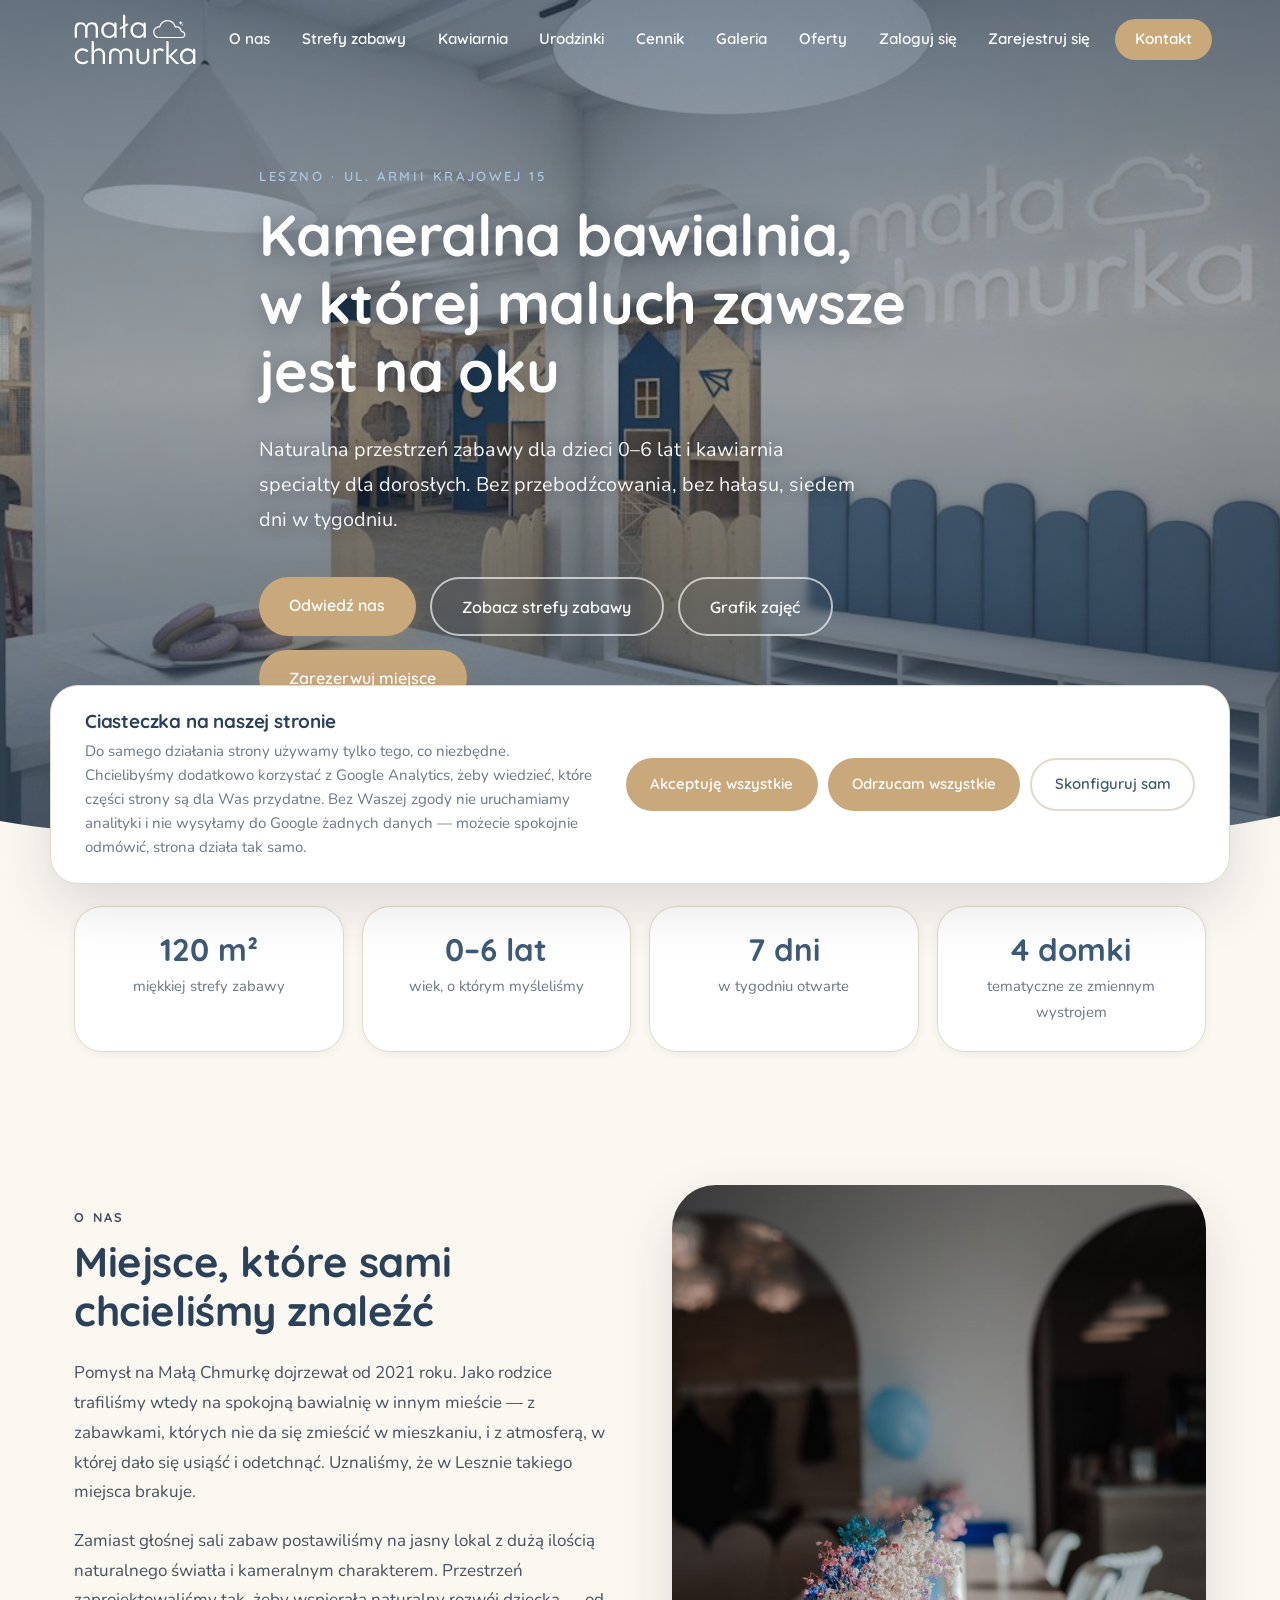
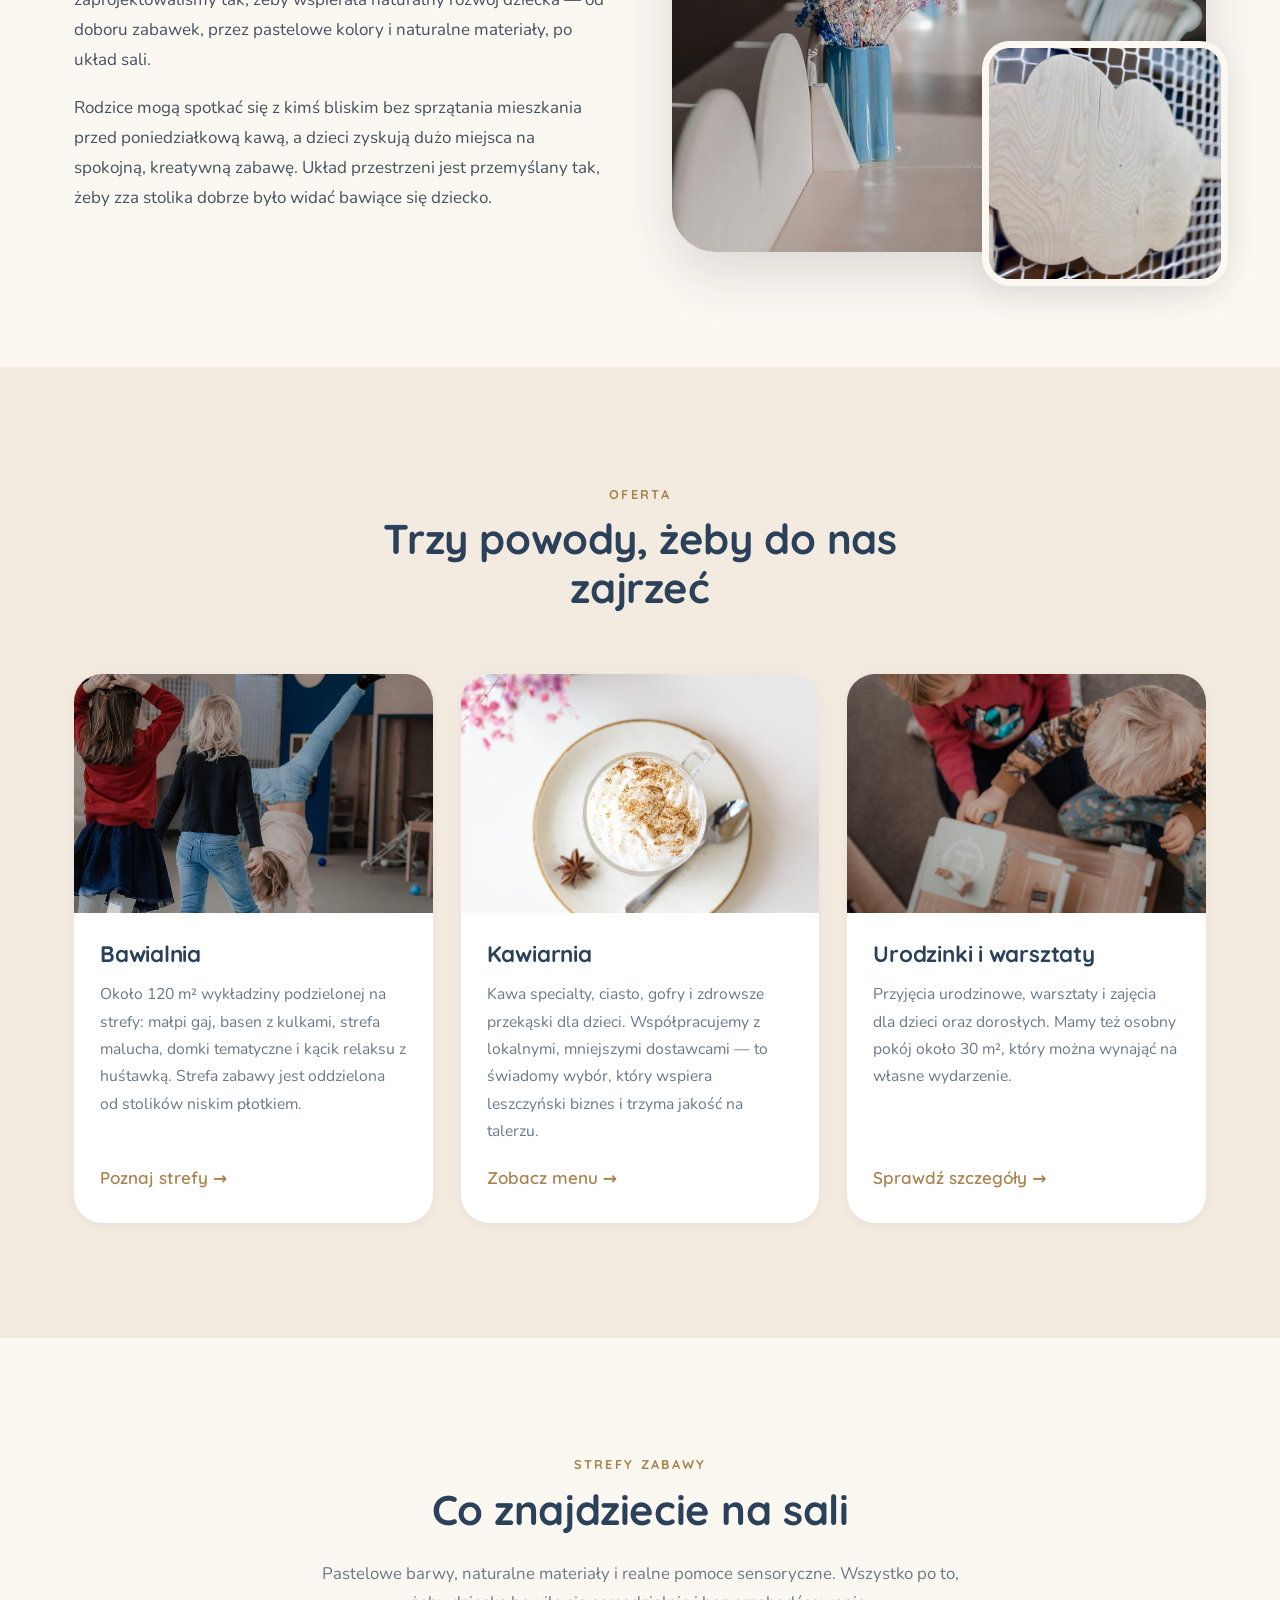
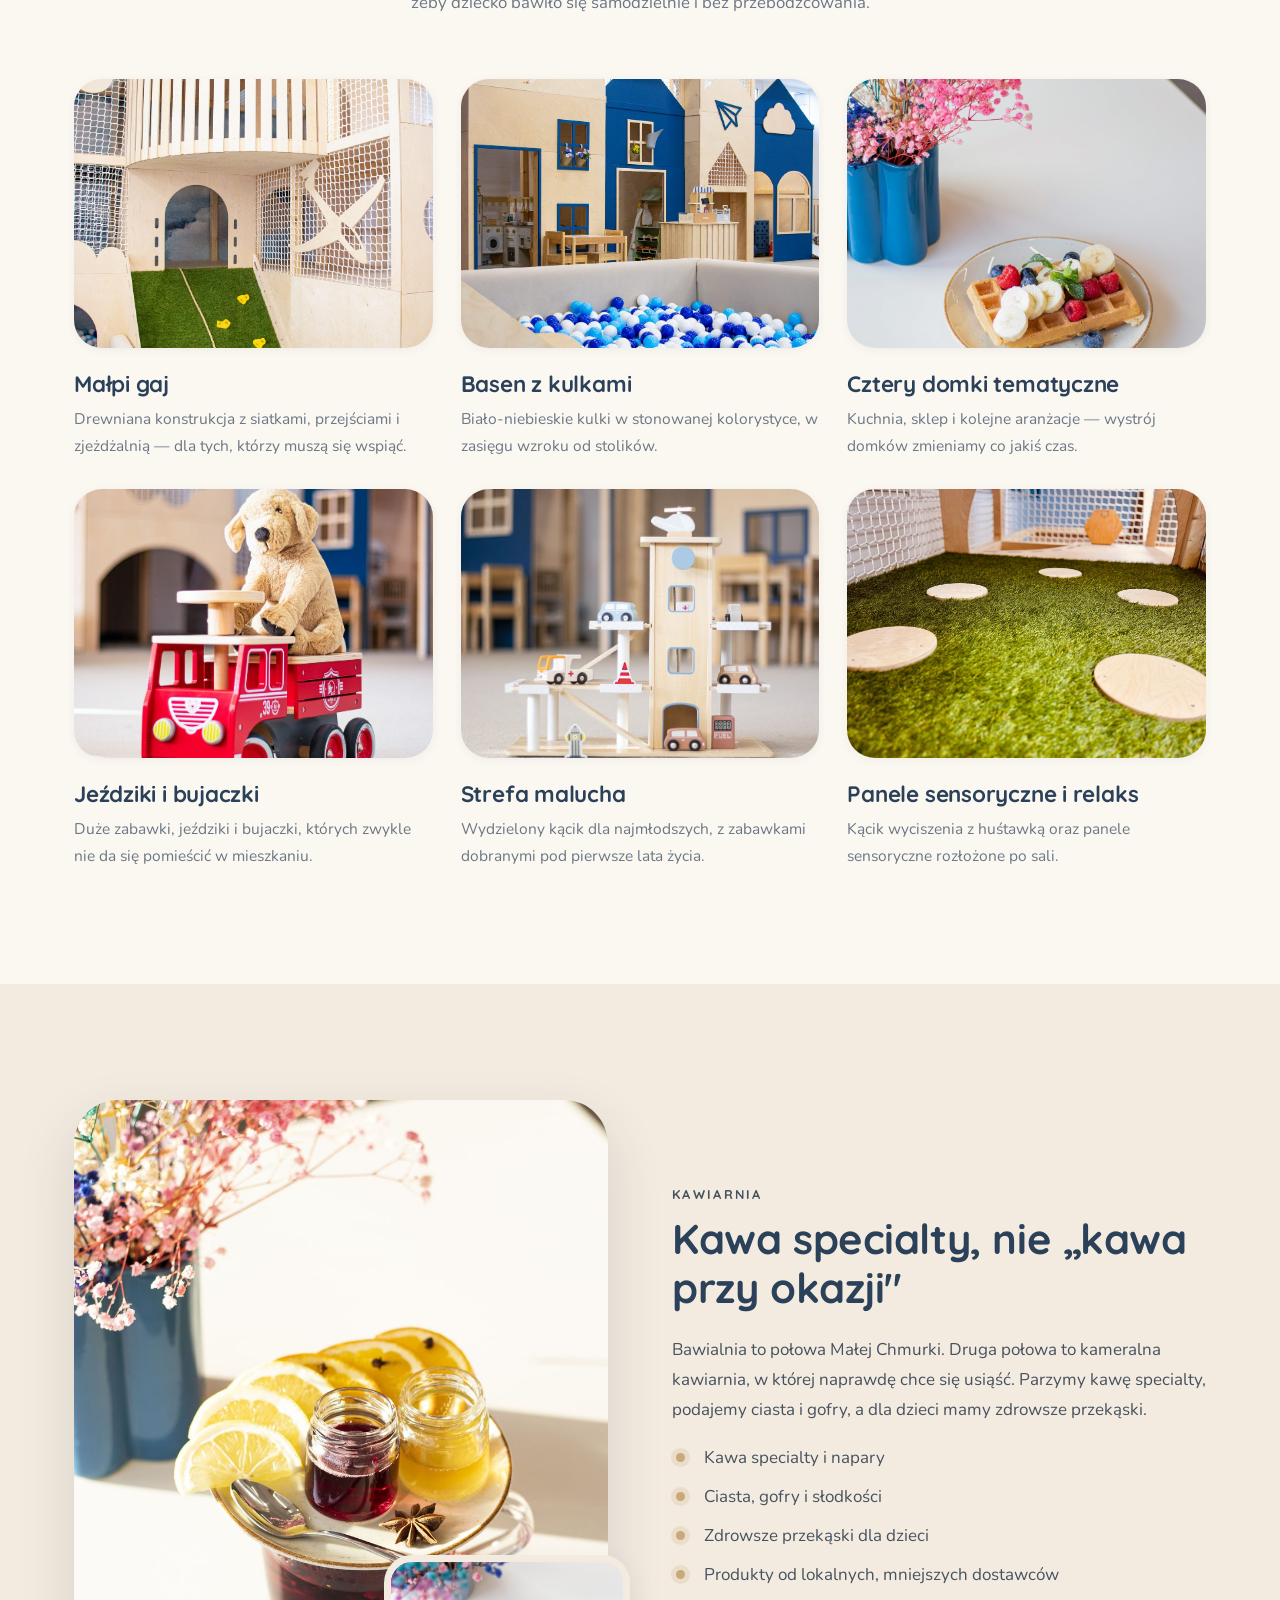
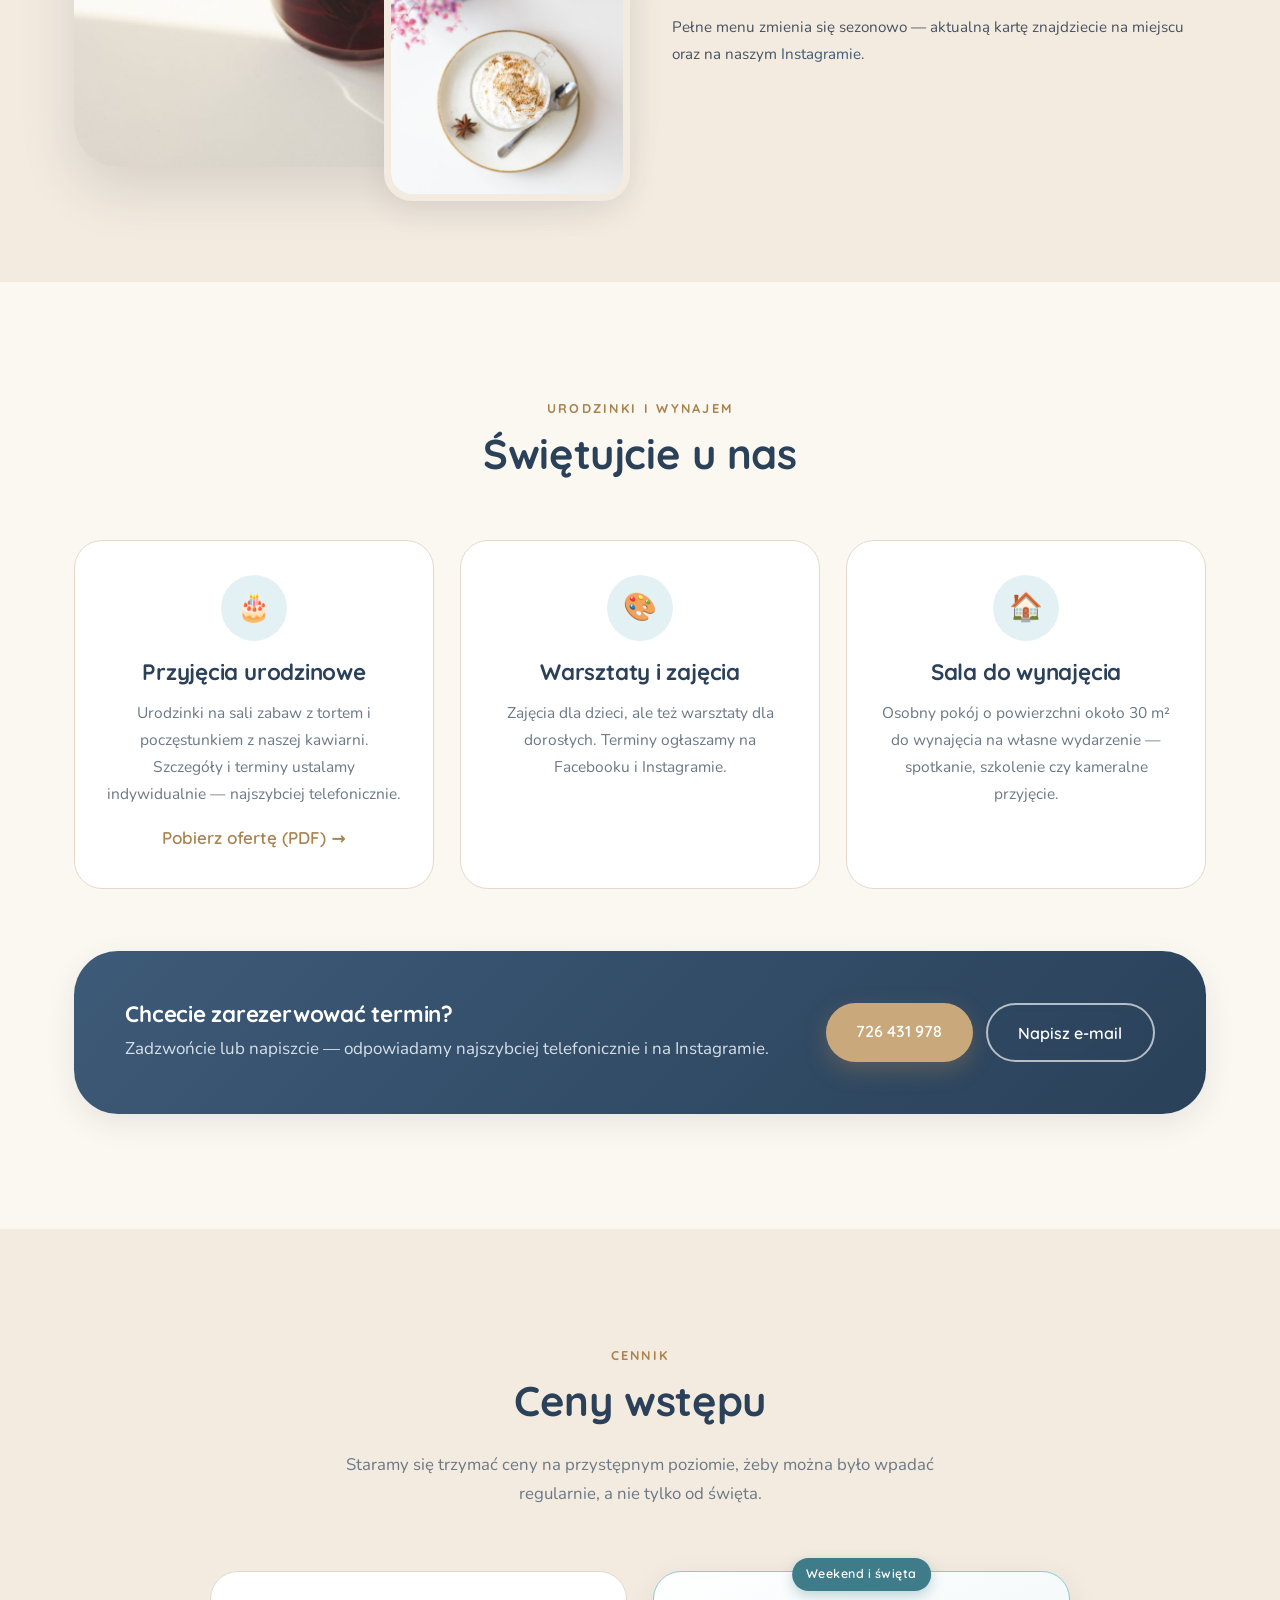
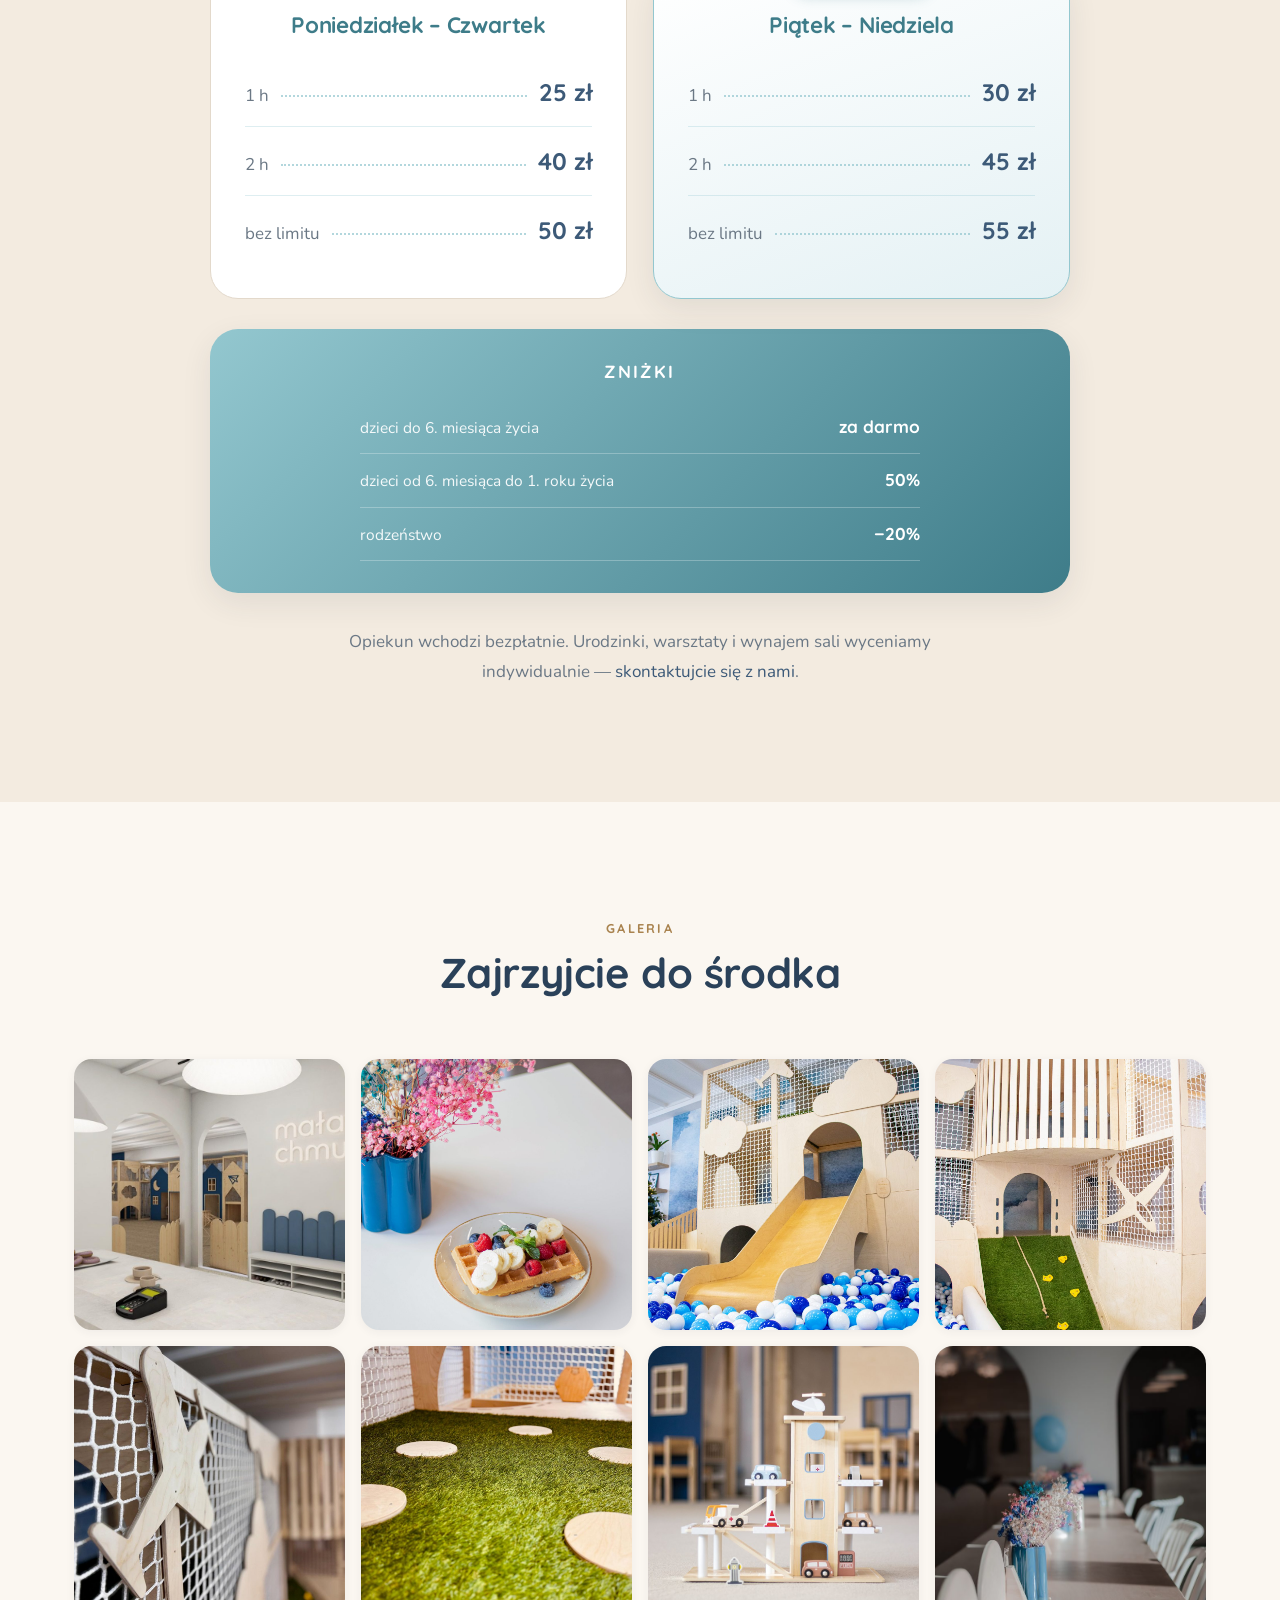
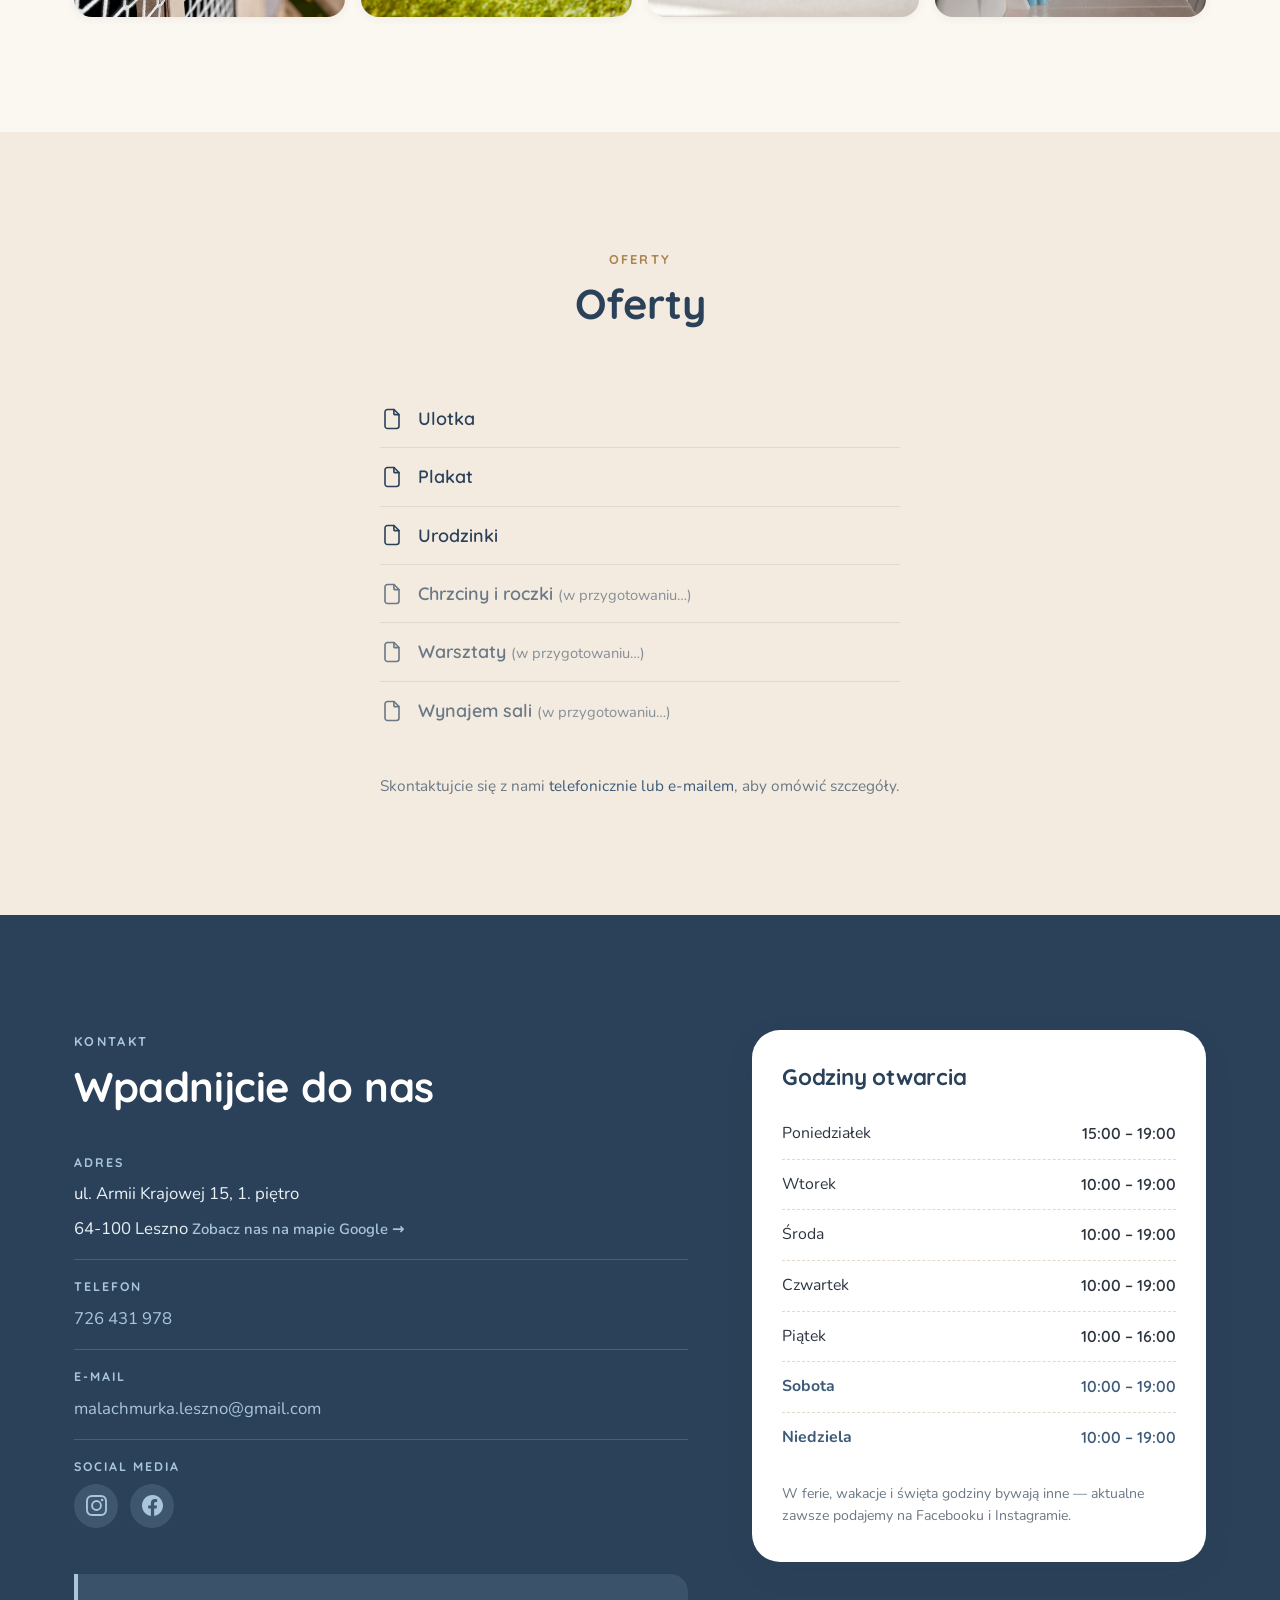
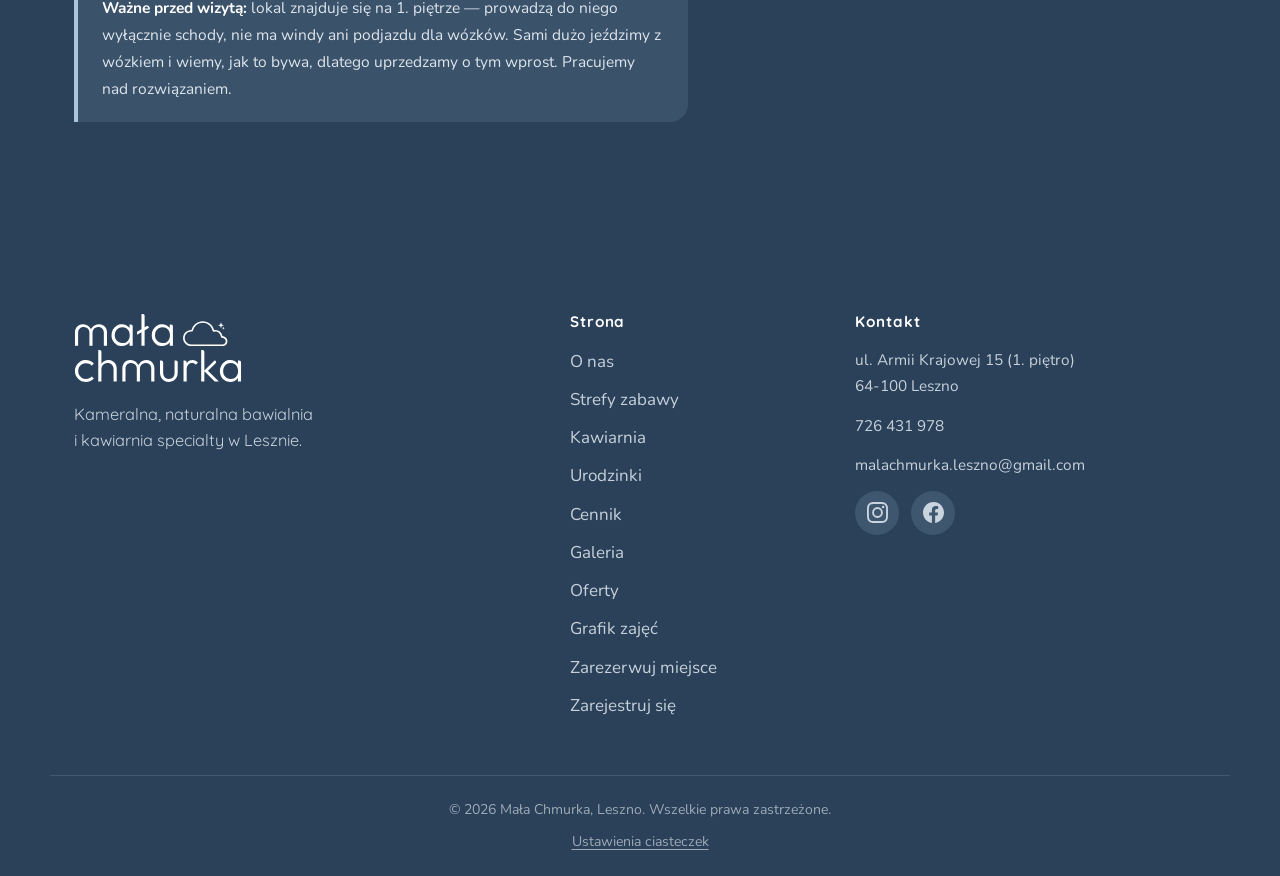
==== index.html @ 6597dcdb "Nowe wejscie: formularz od razu, skrot Ctrl+D, mniej tekstu Kliknięcie "Nowe wejście" w menu stawia " ====
<!DOCTYPE html>
<html lang="pl">
<head>
<meta charset="utf-8">
<meta name="viewport" content="width=device-width, initial-scale=1">
<title>Mała Chmurka — kameralna bawialnia i kawiarnia w Lesznie</title>
<meta name="description" content="Mała Chmurka w Lesznie — kameralna, naturalna bawialnia dla dzieci 0–6 lat połączona z kawiarnią specialty. 120 m² stref zabawy, urodzinki, warsztaty i sala do wynajęcia. ul. Armii Krajowej 15.">
<meta name="theme-color" content="#3D5A78">

<link rel="canonical" href="https://malachmurkaleszno.pl/">
<meta name="robots" content="index, follow, max-image-preview:large, max-snippet:-1, max-video-preview:-1">
<meta name="author" content="Mała Chmurka">
<link rel="alternate" hreflang="pl-PL" href="https://malachmurkaleszno.pl/">
<link rel="alternate" hreflang="x-default" href="https://malachmurkaleszno.pl/">

<!-- og:image musi mieć pełny adres z domeną — przy ścieżce względnej
     Facebook i Messenger nie pokazują miniatury przy udostępnianiu. -->
<meta property="og:type" content="business.business">
<meta property="og:site_name" content="Mała Chmurka Leszno">
<meta property="og:locale" content="pl_PL">
<meta property="og:url" content="https://malachmurkaleszno.pl/">
<meta property="og:title" content="Mała Chmurka — kameralna bawialnia i kawiarnia w Lesznie">
<meta property="og:description" content="Naturalna bawialnia dla dzieci 0–6 lat i kawiarnia specialty w Lesznie. 120 m² stref zabawy, urodzinki, warsztaty. ul. Armii Krajowej 15.">
<meta property="og:image" content="https://malachmurkaleszno.pl/img/wnetrze-bar.jpg">
<meta property="og:image:secure_url" content="https://malachmurkaleszno.pl/img/wnetrze-bar.jpg">
<meta property="og:image:alt" content="Bar kawiarni i logo Mała Chmurka na ścianie">
<meta property="business:contact_data:street_address" content="ul. Armii Krajowej 15">
<meta property="business:contact_data:locality" content="Leszno">
<meta property="business:contact_data:postal_code" content="64-100">
<meta property="business:contact_data:country_name" content="Polska">
<meta property="business:contact_data:phone_number" content="+48726431978">

<meta name="twitter:card" content="summary_large_image">
<meta name="twitter:title" content="Mała Chmurka — kameralna bawialnia i kawiarnia w Lesznie">
<meta name="twitter:description" content="Naturalna bawialnia dla dzieci 0–6 lat i kawiarnia specialty w Lesznie. ul. Armii Krajowej 15.">
<meta name="twitter:image" content="https://malachmurkaleszno.pl/img/wnetrze-bar.jpg">

<!-- ============================================================
     Dane strukturalne — profil firmy lokalnej. Dzięki temu blokowi
     Google może pokazać w wynikach godziny otwarcia, adres, telefon
     i ceny. Po każdej zmianie godzin lub cennika na stronie trzeba
     poprawić je także tutaj — inaczej Google pokaże nieaktualne.
     Sprawdzenie: https://validator.schema.org/
     ============================================================ -->
<script type="application/ld+json">
{
  "@context": "https://schema.org",
  "@graph": [
    {
      "@type": ["EntertainmentBusiness", "CafeOrCoffeeShop"],
      "@id": "https://malachmurkaleszno.pl/#firma",
      "name": "Mała Chmurka — naturalna bawialnia i kawiarnia",
      "alternateName": "Mała Chmurka Leszno",
      "description": "Kameralna, naturalna bawialnia dla dzieci w wieku 0–6 lat połączona z kawiarnią specialty. 120 m² stref zabawy, urodzinki, warsztaty i sala do wynajęcia w centrum Leszna.",
      "url": "https://malachmurkaleszno.pl/",
      "telephone": "+48726431978",
      "email": "malachmurka.leszno@gmail.com",
      "priceRange": "25–55 zł",
      "currenciesAccepted": "PLN",
      "publicAccess": true,
      "isAccessibleForFree": false,
      "smokingAllowed": false,
      "slogan": "Kameralna bawialnia, w której maluch zawsze jest na oku",
      "image": [
        "https://malachmurkaleszno.pl/img/wnetrze-bar.jpg",
        "https://malachmurkaleszno.pl/img/malpi-gaj.jpg",
        "https://malachmurkaleszno.pl/img/domki.jpg",
        "https://malachmurkaleszno.pl/img/kawa.jpg"
      ],
      "logo": "https://malachmurkaleszno.pl/img/logo-full.svg",
      "address": {
        "@type": "PostalAddress",
        "streetAddress": "ul. Armii Krajowej 15, 1. piętro",
        "addressLocality": "Leszno",
        "postalCode": "64-100",
        "addressRegion": "wielkopolskie",
        "addressCountry": "PL"
      },
      "hasMap": "https://www.google.com/maps/search/?api=1&query=Ma%C5%82a%20Chmurka%20-%20naturalna%20bawialnia%2C%20Armii%20Krajowej%2015%2C%2064-100%20Leszno",
      "areaServed": [
        { "@type": "City", "name": "Leszno" },
        { "@type": "AdministrativeArea", "name": "powiat leszczyński" }
      ],
      "sameAs": [
        "https://www.instagram.com/malachmurka.leszno/",
        "https://www.facebook.com/profile.php?id=61573206205142"
      ],
      "openingHoursSpecification": [
        { "@type": "OpeningHoursSpecification", "dayOfWeek": "Monday",    "opens": "15:00", "closes": "19:00" },
        { "@type": "OpeningHoursSpecification", "dayOfWeek": ["Tuesday", "Wednesday", "Thursday"], "opens": "10:00", "closes": "19:00" },
        { "@type": "OpeningHoursSpecification", "dayOfWeek": "Friday",    "opens": "10:00", "closes": "16:00" },
        { "@type": "OpeningHoursSpecification", "dayOfWeek": ["Saturday", "Sunday"], "opens": "10:00", "closes": "19:00" }
      ],
      "amenityFeature": [
        { "@type": "LocationFeatureSpecification", "name": "Małpi gaj", "value": true },
        { "@type": "LocationFeatureSpecification", "name": "Basen z kulkami", "value": true },
        { "@type": "LocationFeatureSpecification", "name": "Strefa malucha", "value": true },
        { "@type": "LocationFeatureSpecification", "name": "Domki tematyczne", "value": true },
        { "@type": "LocationFeatureSpecification", "name": "Panele sensoryczne i kącik relaksu", "value": true },
        { "@type": "LocationFeatureSpecification", "name": "Kawiarnia specialty", "value": true },
        { "@type": "LocationFeatureSpecification", "name": "Sala na wyłączność (ok. 30 m²)", "value": true },
        { "@type": "LocationFeatureSpecification", "name": "Winda / podjazd dla wózków", "value": false }
      ],
      "hasOfferCatalog": {
        "@type": "OfferCatalog",
        "name": "Cennik wstępu",
        "itemListElement": [
          {
            "@type": "Offer",
            "name": "Wstęp 1 h (poniedziałek–czwartek)",
            "price": "25",
            "priceCurrency": "PLN",
            "availability": "https://schema.org/InStock"
          },
          {
            "@type": "Offer",
            "name": "Wstęp 2 h (poniedziałek–czwartek)",
            "price": "40",
            "priceCurrency": "PLN",
            "availability": "https://schema.org/InStock"
          },
          {
            "@type": "Offer",
            "name": "Wstęp bez limitu (poniedziałek–czwartek)",
            "price": "50",
            "priceCurrency": "PLN",
            "availability": "https://schema.org/InStock"
          },
          {
            "@type": "Offer",
            "name": "Wstęp 1 h (piątek–niedziela i święta)",
            "price": "30",
            "priceCurrency": "PLN",
            "availability": "https://schema.org/InStock"
          },
          {
            "@type": "Offer",
            "name": "Wstęp 2 h (piątek–niedziela i święta)",
            "price": "45",
            "priceCurrency": "PLN",
            "availability": "https://schema.org/InStock"
          },
          {
            "@type": "Offer",
            "name": "Wstęp bez limitu (piątek–niedziela i święta)",
            "price": "55",
            "priceCurrency": "PLN",
            "availability": "https://schema.org/InStock"
          },
          {
            "@type": "Offer",
            "name": "Przyjęcie urodzinowe",
            "description": "Urodzinki na sali zabaw z tortem i poczęstunkiem z kawiarni. Wycena indywidualna.",
            "priceCurrency": "PLN",
            "availability": "https://schema.org/InStock"
          },
          {
            "@type": "Offer",
            "name": "Wynajem sali (ok. 30 m²)",
            "description": "Osobny pokój do wynajęcia na spotkanie, szkolenie lub kameralne przyjęcie. Wycena indywidualna.",
            "priceCurrency": "PLN",
            "availability": "https://schema.org/InStock"
          }
        ]
      }
    },
    {
      "@type": "WebSite",
      "@id": "https://malachmurkaleszno.pl/#strona",
      "url": "https://malachmurkaleszno.pl/",
      "name": "Mała Chmurka Leszno",
      "inLanguage": "pl-PL",
      "publisher": { "@id": "https://malachmurkaleszno.pl/#firma" }
    },
    {
      "@type": "WebPage",
      "@id": "https://malachmurkaleszno.pl/#glowna",
      "url": "https://malachmurkaleszno.pl/",
      "name": "Mała Chmurka — kameralna bawialnia i kawiarnia w Lesznie",
      "description": "Naturalna bawialnia dla dzieci 0–6 lat i kawiarnia specialty w Lesznie. 120 m² stref zabawy, urodzinki, warsztaty i sala do wynajęcia.",
      "isPartOf": { "@id": "https://malachmurkaleszno.pl/#strona" },
      "about": { "@id": "https://malachmurkaleszno.pl/#firma" },
      "inLanguage": "pl-PL"
    }
  ]
}
</script>


     
<!-- Do dopisania w bloku "firma" powyżej, zaraz po "address" — dokładne
     współrzędne wejścia do lokalu (Mapy Google → prawy klik → dwie liczby):
       "geo": { "@type": "GeoCoordinates", "latitude": ..., "longitude": ... },
     Celowo puste: zmyślone współrzędne szkodzą bardziej niż ich brak. -->

<link rel="icon" href="img/favicon.svg" type="image/svg+xml">
<link rel="preconnect" href="https://fonts.googleapis.com">
<link rel="preconnect" href="https://fonts.gstatic.com" crossorigin>
<!-- Stamtąd idzie SDK Firebase (stan logowania, licznik dzieci). Uprzedzenie
     przeglądarki skraca oczekiwanie o cały handshake — menu obsługi i licznik
     dostają prawdziwą odpowiedź zauważalnie szybciej. -->
<link rel="preconnect" href="https://www.gstatic.com" crossorigin>
<link href="https://fonts.googleapis.com/css2?family=Quicksand:wght@400;500;600;700&family=Nunito:ital,wght@0,400;0,600;0,700;1,400&display=swap" rel="stylesheet">
<!-- ?v= przy każdym pliku: gdy zmieniamy stronę, przeglądarka pobiera
     arkusz i skrypty na nowo. Bez tego można trafić na stary CSS
     doklejony do nowego HTML-a i rozjechany układ. Podbijamy numer
     przy każdej zmianie w css/ lub js/. -->
<link rel="stylesheet" href="css/style.css?v=22">

<!-- ============================================================
     Zgody — Google Consent Mode v2
     Musi stać przed jakimkolwiek skryptem Google. Domyślnie
     odmawiamy wszystkiego poza tym, co niezbędne do działania
     strony. Samo gtag.js wczytuje js/cookies.js dopiero po
     zgodzie, więc do Google nie idzie wcześniej ani jedno
     zapytanie — także takie bez ciasteczek.
     ============================================================ -->
<script>
  window.dataLayer = window.dataLayer || [];
  function gtag(){ dataLayer.push(arguments); }

  gtag('consent', 'default', {
    ad_storage: 'denied',
    ad_user_data: 'denied',
    ad_personalization: 'denied',
    analytics_storage: 'denied',
    functionality_storage: 'denied',
    personalization_storage: 'denied',
    security_storage: 'granted'
  });
</script>
</head>
<body>

<a class="skip-link" href="#main">Przejdź do treści</a>

<!-- ============ HEADER ============ -->
<header class="site-header" id="top">
  <div class="container header-inner">

    <a class="logo" href="#top" aria-label="Mała Chmurka — strona główna">
      <span class="logo-mark" aria-hidden="true"></span>
    </a>

    <button class="nav-toggle" id="navToggle" aria-expanded="false" aria-controls="navMenu" aria-label="Menu">
      <span></span><span></span><span></span>
    </button>

    <nav class="nav" id="navMenu" aria-label="Menu główne">
      <ul>
        <!-- POZYCJE DLA KLIENTA. Atrybut data-nav-klient znaczy: „to jest menu
             dla odwiedzającego". Obsłudze chowa je updateNavAdmin() — przy
             ladzie liczy się jedno kliknięcie w to, po co się tu sięga,
             a nie przewijanie przez cennik i galerię. -->
        <li data-nav-klient><a href="#o-nas">O nas</a></li>
        <li data-nav-klient><a href="#strefy">Strefy zabawy</a></li>
        <li data-nav-klient><a href="#kawiarnia">Kawiarnia</a></li>
        <li data-nav-klient><a href="#urodzinki">Urodzinki</a></li>
        <li data-nav-klient><a href="#cennik">Cennik</a></li>
        <li data-nav-klient><a href="#galeria">Galeria</a></li>
        <li data-nav-klient><a href="#materialy">Oferty</a></li>

        <!-- POZYCJE KONTA — dwa sloty, każdy w dwóch wersjach.
             Widocznością steruje updateNavAuth() przez atrybut data-nav-auth:
             gość widzi pierwszą pozycję pary, zalogowany drugą.

               slot 1:  Zaloguj się      ->  Historia zamówień
               slot 2:  Zarejestruj się  ->  Wyloguj się

             Oba sloty wyglądają tak samo na telefonie i na komputerze — to
             jedno menu, nie dwa. Dokładnie te same pozycje buduje
             mountChrome() dla podstron, więc menu nigdzie się nie zmienia.

             „Wyloguj się" stoi niżej niż reszta slotu 2 — po pozycjach
             obsługi. Dla klienta wychodzi na to samo (przyciski obsługi są
             wtedy schowane), a obsłudze wylogowanie ląduje tam, gdzie ma być:
             na samym dole menu.

             `next=/` sprawia, że po zalogowaniu wracamy prosto na stronę główną,
             a nie zostajemy na ekranie logowania. Bez tego łatwo pomyśleć, że
             menu się nie przełączyło — bo nikt na nie w tym momencie nie patrzy. -->

        <!-- slot 1 -->
        <li data-nav-auth="guest"><a href="/mala-chmurka-zapisy/logowanie.html?next=/">Zaloguj się</a></li>
        <li data-nav-auth="signed" data-nav-klient hidden><a href="/mala-chmurka-zapisy/historia-zamowien.html">Historia zamówień</a></li>

        <!-- slot 2, część dla gościa -->
        <li data-nav-auth="guest"><a href="/mala-chmurka-zapisy/logowanie.html?tab=register&amp;next=/">Zarejestruj się</a></li>

        <!-- POZYCJE DLA OBSŁUGI — trzy przyciski, żeby dało się je znaleźć
             jednym rzutem oka. Odsłania je updateNavAuth() po sprawdzeniu
             uprawnień (updateNavAdmin() w mc-common.js), więc klient nie
             zobaczy ich nigdy. Ta sama trójka i ta sama kolejność co
             w menu podstron — patrz NAV_ADMIN w mc-common.js. -->
        <li data-nav-admin hidden><a class="nav-cta nav-cta-red" href="/mala-chmurka-zapisy/panel-admina.html?tab=entry&amp;new=1">Nowe wejście</a></li>
        <!-- Prosto na kartę „2 · Rezerwacje wizyt". Panel bez parametru otwiera
             się na kalendarzu zajęć, a z menu sięga się po rezerwacje — to po
             nie dzwonią rodzice i to one mają plakietkę obok nazwy. -->
        <li data-nav-admin hidden><a class="nav-cta" href="/mala-chmurka-zapisy/panel-admina.html?tab=book">Panel admina<span class="tab-badge" data-nav-todo hidden></span></a></li>
        <li data-nav-admin hidden><a class="nav-cta nav-cta-teal" href="/mala-chmurka-zapisy/panel-admina.html?tab=events&amp;new=1">Nowe zajęcia</a></li>

        <!-- slot 2, część dla zalogowanego -->
        <li data-nav-auth="signed" hidden><button type="button" class="nav-btn" data-nav-logout>Wyloguj się</button></li>

        <li data-nav-klient><a href="#kontakt" class="nav-cta">Kontakt</a></li>
      </ul>
    </nav>

    <!-- ============ MENU OD RAZU W DOBREJ WERSJI ============
         Stan logowania przychodzi z Firebase, a ten doładowuje się z gstatic —
         czyli grubo po tym, jak strona się namaluje. Bez tego skryptu obsługa
         widziała najpierw menu dla gościa i dopiero po sekundzie przeskakiwało
         ono na wersję z przyciskami panelu.

         Czytamy więc, czym skończyło się ostatnie sprawdzenie (zapisuje to
         mc-common.js pod kluczem `mc-menu-stan`) i ustawiamy menu od razu,
         jeszcze zanim przeglądarka cokolwiek pokaże. Odpowiedź Firebase i tak
         przyjdzie — i to ona rozstrzyga.

         Zwykły <script>, nie moduł: ma wykonać się TERAZ, w trakcie czytania
         strony. Moduł czeka na koniec parsowania, czyli dokładnie na to,
         czego chcemy uniknąć.

         To samo, tylko dla podstron, robi stosujStanNaStarcie() w mc-common.js.
         Te kilka linijek jest zdublowanych świadomie: tam moduł jest już
         wczytany, tutaj musimy zdążyć przed nim. -->
    <script>
      (function () {
        var stan;
        /* Safari w trybie prywatnym potrafi rzucić samym dostępem do schowka. */
        try { stan = localStorage.getItem('mc-menu-stan'); } catch (e) { return; }
        if (!stan || stan === 'guest') return;      // dla gościa HTML jest już dobry

        document.querySelectorAll('[data-nav-auth]').forEach(function (el) {
          el.hidden = el.getAttribute('data-nav-auth') !== 'signed';
        });
        if (stan !== 'admin') return;

        document.querySelectorAll('[data-nav-admin]').forEach(function (el) { el.hidden = false; });
        document.querySelectorAll('[data-nav-klient]').forEach(function (el) { el.hidden = true; });
        document.body.classList.add('has-admin-nav');
      })();
    </script>

  </div>
</header>

<main id="main">

<!-- ============ HERO ============ -->
<section class="hero" aria-label="Galeria wstępna">
  <div class="hero-slides" id="heroSlides">
    <div class="hero-slide is-active" style="background-image:url('img/wnetrze-bar.jpg')"></div>
    <div class="hero-slide" style="background-image:url('img/domki.jpg')"></div>
    <div class="hero-slide" style="background-image:url('img/basen-kulek.jpg')"></div>
    <div class="hero-slide" style="background-image:url('img/malpi-gaj.jpg')"></div>
  </div>

  <div class="hero-overlay"></div>

  <div class="container hero-content">
    <p class="hero-kicker">Leszno &middot; ul. Armii Krajowej 15</p>
    <h1>Kameralna bawialnia,<br>w której maluch zawsze jest&nbsp;na&nbsp;oku</h1>
    <p class="hero-lead">
      Naturalna przestrzeń zabawy dla dzieci 0–6 lat i kawiarnia specialty dla dorosłych.
      Bez przebodźcowania, bez hałasu, siedem dni w tygodniu.
    </p>
    <div class="hero-actions">
      <a class="btn btn-primary"
         href="https://www.google.com/maps/search/?api=1&amp;query=Ma%C5%82a%20Chmurka%20-%20naturalna%20bawialnia%2C%20Armii%20Krajowej%2015%2C%2064-100%20Leszno"
         target="_blank" rel="noopener">Odwiedź nas</a>
      <a class="btn btn-ghost" href="#strefy">Zobacz strefy zabawy</a>
      <a class="btn btn-ghost" href="/mala-chmurka-zapisy/kalendarz-zajec.html">Grafik zajęć</a>
      <a class="btn btn-primary" href="/mala-chmurka-zapisy/rezerwacja-bawialni.html">Zarezerwuj miejsce</a>
    </div>
  </div>

  <div class="hero-dots" id="heroDots" role="tablist" aria-label="Wybór zdjęcia"></div>

  <div class="hero-wave" aria-hidden="true">
    <svg viewBox="0 0 1440 90" preserveAspectRatio="none"><path d="M0,50 C240,90 480,10 720,35 C960,60 1200,90 1440,45 L1440,90 L0,90 Z"/></svg>
  </div>
</section>

<!-- ============ QUICK FACTS ============ -->
<section class="facts">
  <div class="container facts-grid">
    <div class="fact reveal">
      <span class="fact-num">120 m²</span>
      <span class="fact-label">miękkiej strefy zabawy</span>
    </div>
    <div class="fact reveal">
      <span class="fact-num">0–6 lat</span>
      <span class="fact-label">wiek, o którym myśleliśmy</span>
    </div>
    <div class="fact reveal">
      <span class="fact-num">7 dni</span>
      <span class="fact-label">w tygodniu otwarte</span>
    </div>
    <div class="fact reveal">
      <span class="fact-num">4 domki</span>
      <span class="fact-label">tematyczne ze zmiennym wystrojem</span>
    </div>
  </div>
</section>

<!-- ============ O NAS ============ -->
<section class="section" id="o-nas">
  <div class="container split">
    <div class="split-text reveal">
      <p class="eyebrow">O nas</p>
      <h2>Miejsce, które sami chcieliśmy znaleźć</h2>
      <p>
        Pomysł na Małą Chmurkę dojrzewał od 2021 roku. Jako rodzice trafiliśmy wtedy na spokojną
        bawialnię w innym mieście — z zabawkami, których nie da się zmieścić w mieszkaniu, i z
        atmosferą, w której dało się usiąść i odetchnąć. Uznaliśmy, że w Lesznie takiego miejsca
        brakuje.
      </p>
      <p>
        Zamiast głośnej sali zabaw postawiliśmy na jasny lokal z dużą ilością naturalnego światła
        i kameralnym charakterem. Przestrzeń zaprojektowaliśmy tak, żeby wspierała naturalny rozwój
        dziecka — od doboru zabawek, przez pastelowe kolory i naturalne materiały, po układ sali.
      </p>
      <p>
        Rodzice mogą spotkać się z kimś bliskim bez sprzątania mieszkania przed poniedziałkową kawą,
        a dzieci zyskują dużo miejsca na spokojną, kreatywną zabawę. Układ przestrzeni jest
        przemyślany tak, żeby zza stolika dobrze było widać bawiące się dziecko.
      </p>
    </div>

    <div class="split-media reveal">
      <img src="img/stoliki.jpg" alt="Długi stół z bukietem suszonych kwiatów w kawiarni Małej Chmurki" loading="lazy">
      <img class="split-media-sm" src="img/detal-chmurka.jpg" alt="Drewniana chmurka — element wystroju sali zabaw" loading="lazy">
    </div>
  </div>
</section>

<!-- ============ TRZY KARTY ============ -->
<section class="section section-alt" id="oferta">
  <div class="container">
    <div class="section-head reveal">
      <p class="eyebrow">Oferta</p>
      <h2>Trzy powody, żeby do nas zajrzeć</h2>
    </div>

    <div class="cards">
      <article class="card reveal">
        <div class="card-img"><img src="img/zabawa.jpg" alt="Dzieci bawiące się na sali w Małej Chmurce" loading="lazy"></div>
        <div class="card-body">
          <h3>Bawialnia</h3>
          <p>
            Około 120 m² wykładziny podzielonej na strefy: małpi gaj, basen z kulkami, strefa
            malucha, domki tematyczne i kącik relaksu z huśtawką. Strefa zabawy jest oddzielona
            od stolików niskim płotkiem.
          </p>
          <a class="card-link" href="#strefy">Poznaj strefy →</a>
        </div>
      </article>

      <article class="card reveal">
        <div class="card-img"><img src="img/kawa.jpg" alt="Kawa z bitą śmietaną i cynamonem podana na spodku" loading="lazy"></div>
        <div class="card-body">
          <h3>Kawiarnia</h3>
          <p>
            Kawa specialty, ciasto, gofry i zdrowsze przekąski dla dzieci. Współpracujemy
            z lokalnymi, mniejszymi dostawcami — to świadomy wybór, który wspiera leszczyński
            biznes i trzyma jakość na talerzu.
          </p>
          <a class="card-link" href="#kawiarnia">Zobacz menu →</a>
        </div>
      </article>

      <article class="card reveal">
        <div class="card-img"><img src="img/warsztaty.jpg" alt="Dzieci przy stoliku podczas zajęć plastycznych" loading="lazy"></div>
        <div class="card-body">
          <h3>Urodzinki i warsztaty</h3>
          <p>
            Przyjęcia urodzinowe, warsztaty i zajęcia dla dzieci oraz dorosłych. Mamy też
            osobny pokój około 30 m², który można wynająć na własne wydarzenie.
          </p>
          <a class="card-link" href="#urodzinki">Sprawdź szczegóły →</a>
        </div>
      </article>
    </div>
  </div>
</section>

<!-- ============ STREFY ZABAWY ============ -->
<section class="section" id="strefy">
  <div class="container">
    <div class="section-head reveal">
      <p class="eyebrow">Strefy zabawy</p>
      <h2>Co znajdziecie na sali</h2>
      <p class="section-sub">
        Pastelowe barwy, naturalne materiały i realne pomoce sensoryczne. Wszystko po to,
        żeby dziecko bawiło się samodzielnie i bez przebodźcowania.
      </p>
    </div>

    <div class="zones">
      <div class="zone reveal">
        <div class="zone-img"><img src="img/malpi-gaj.jpg" alt="Drewniana konstrukcja małpiego gaju z siatkami" loading="lazy"></div>
        <h3>Małpi gaj</h3>
        <p>Drewniana konstrukcja z siatkami, przejściami i zjeżdżalnią — dla tych, którzy muszą się wspiąć.</p>
      </div>

      <div class="zone reveal">
        <div class="zone-img"><img src="img/basen-kulek.jpg" alt="Basen z niebieskimi i białymi kulkami" loading="lazy"></div>
        <h3>Basen z kulkami</h3>
        <p>Biało-niebieskie kulki w stonowanej kolorystyce, w zasięgu wzroku od stolików.</p>
      </div>

      <div class="zone reveal">
        <div class="zone-img"><img src="img/domki.jpg" alt="Cztery drewniane domki tematyczne w sali zabaw" loading="lazy"></div>
        <h3>Cztery domki tematyczne</h3>
        <p>Kuchnia, sklep i kolejne aranżacje — wystrój domków zmieniamy co jakiś czas.</p>
      </div>

      <div class="zone reveal">
        <div class="zone-img"><img src="img/jezdzik.jpg" alt="Drewniany czerwony jeździk z pluszowym pieskiem" loading="lazy"></div>
        <h3>Jeździki i bujaczki</h3>
        <p>Duże zabawki, jeździki i bujaczki, których zwykle nie da się pomieścić w mieszkaniu.</p>
      </div>

      <div class="zone reveal">
        <div class="zone-img"><img src="img/zabawki-garaz.jpg" alt="Drewniany garaż z autkami na wykładzinie" loading="lazy"></div>
        <h3>Strefa malucha</h3>
        <p>Wydzielony kącik dla najmłodszych, z zabawkami dobranymi pod pierwsze lata życia.</p>
      </div>

      <div class="zone reveal">
        <div class="zone-img"><img src="img/trawa.jpg" alt="Sztuczna trawa z drewnianymi platformami do przeskakiwania" loading="lazy"></div>
        <h3>Panele sensoryczne i relaks</h3>
        <p>Kącik wyciszenia z huśtawką oraz panele sensoryczne rozłożone po sali.</p>
      </div>
    </div>
  </div>
</section>

<!-- ============ KAWIARNIA ============ -->
<section class="section section-alt" id="kawiarnia">
  <div class="container split split-reverse">
    <div class="split-text reveal">
      <p class="eyebrow">Kawiarnia</p>
      <h2>Kawa specialty, nie „kawa przy okazji"</h2>
      <p>
        Bawialnia to połowa Małej Chmurki. Druga połowa to kameralna kawiarnia, w której
        naprawdę chce się usiąść. Parzymy kawę specialty, podajemy ciasta i gofry, a dla dzieci
        mamy zdrowsze przekąski.
      </p>
      <ul class="check-list">
        <li>Kawa specialty i napary</li>
        <li>Ciasta, gofry i słodkości</li>
        <li>Zdrowsze przekąski dla dzieci</li>
        <li>Produkty od lokalnych, mniejszych dostawców</li>
      </ul>
      <p class="note">
        Pełne menu zmienia się sezonowo — aktualną kartę znajdziecie na miejscu
        oraz na naszym <a href="https://www.instagram.com/malachmurka.leszno/" target="_blank" rel="noopener">Instagramie</a>.
      </p>
    </div>

    <div class="split-media reveal">
      <img src="img/herbata.jpg" alt="Szklany dzbanek z herbatą, cytryną i anyżem" loading="lazy">
      <img class="split-media-sm" src="img/kawa.jpg" alt="Filiżanka kawy z bitą śmietaną" loading="lazy">
    </div>
  </div>
</section>

<!-- ============ URODZINKI ============ -->
<section class="section" id="urodzinki">
  <div class="container">
    <div class="section-head reveal">
      <p class="eyebrow">Urodzinki i wynajem</p>
      <h2>Świętujcie u nas</h2>
    </div>

    <div class="offer-grid">
      <article class="offer reveal">
        <span class="offer-icon" aria-hidden="true">🎂</span>
        <h3>Przyjęcia urodzinowe</h3>
        <p>Urodzinki na sali zabaw z tortem i poczęstunkiem z naszej kawiarni. Szczegóły i terminy ustalamy indywidualnie — najszybciej telefonicznie.</p>
        <a class="card-link offer-link" href="Oferty/Oferta-urodzinowa.pdf" target="_blank" rel="noopener">Pobierz ofertę (PDF) →</a>
      </article>

      <article class="offer reveal">
        <span class="offer-icon" aria-hidden="true">🎨</span>
        <h3>Warsztaty i zajęcia</h3>
        <p>Zajęcia dla dzieci, ale też warsztaty dla dorosłych. Terminy ogłaszamy na Facebooku i Instagramie.</p>
      </article>

      <article class="offer reveal">
        <span class="offer-icon" aria-hidden="true">🏠</span>
        <h3>Sala do wynajęcia</h3>
        <p>Osobny pokój o powierzchni około 30 m² do wynajęcia na własne wydarzenie — spotkanie, szkolenie czy kameralne przyjęcie.</p>
      </article>
    </div>

    <div class="cta-band reveal">
      <div>
        <h3>Chcecie zarezerwować termin?</h3>
        <p>Zadzwońcie lub napiszcie — odpowiadamy najszybciej telefonicznie i na Instagramie.</p>
      </div>
      <div class="cta-band-actions">
        <a class="btn btn-primary" href="tel:+48726431978">726 431 978</a>
        <a class="btn btn-ghost"
           href="mailto:malachmurka.leszno@gmail.com?subject=Zapytanie%20o%20rezerwacj%C4%99%20-%20Ma%C5%82a%20Chmurka">Napisz e-mail</a>
      </div>
    </div>
  </div>
</section>

<!-- ============ CENNIK ============ -->
<section class="section section-alt" id="cennik">
  <div class="container">
    <div class="section-head reveal">
      <p class="eyebrow">Cennik</p>
      <h2>Ceny wstępu</h2>
      <p class="section-sub">
        Staramy się trzymać ceny na przystępnym poziomie, żeby można było wpadać regularnie,
        a nie tylko od święta.
      </p>
    </div>

    <div class="pricing">

      <div class="price-card reveal">
        <h3>Poniedziałek – Czwartek</h3>
        <ul class="price-list">
          <li><span class="price-time">1 h</span><span class="price-dot"></span><span class="price-amount">25 zł</span></li>
          <li><span class="price-time">2 h</span><span class="price-dot"></span><span class="price-amount">40 zł</span></li>
          <li><span class="price-time">bez limitu</span><span class="price-dot"></span><span class="price-amount">50 zł</span></li>
        </ul>
      </div>

      <div class="price-card price-card-featured reveal">
        <span class="price-badge">Weekend i święta</span>
        <h3>Piątek – Niedziela</h3>
        <ul class="price-list">
          <li><span class="price-time">1 h</span><span class="price-dot"></span><span class="price-amount">30 zł</span></li>
          <li><span class="price-time">2 h</span><span class="price-dot"></span><span class="price-amount">45 zł</span></li>
          <li><span class="price-time">bez limitu</span><span class="price-dot"></span><span class="price-amount">55 zł</span></li>
        </ul>
      </div>

    </div>

    <div class="discounts reveal">
      <h3>Zniżki</h3>
      <ul class="discount-list">
        <li><span class="discount-label">dzieci do 6. miesiąca życia</span><span class="discount-value">za darmo</span></li>
        <li><span class="discount-label">dzieci od 6. miesiąca do 1. roku życia</span><span class="discount-value">50%</span></li>
        <li><span class="discount-label">rodzeństwo</span><span class="discount-value">−20%</span></li>
      </ul>
    </div>

    <p class="price-note reveal">
      Opiekun wchodzi bezpłatnie. Urodzinki, warsztaty i wynajem sali wyceniamy
      indywidualnie — <a href="#kontakt">skontaktujcie się z nami</a>.
    </p>
  </div>
</section>

<!-- ============ GALERIA ============ -->
<section class="section" id="galeria">
  <div class="container">
    <div class="section-head reveal">
      <p class="eyebrow">Galeria</p>
      <h2>Zajrzyjcie do środka</h2>
    </div>

    <div class="gallery" id="gallery">
      <button class="gallery-item reveal" data-full="img/wnetrze-bar.jpg"><img src="img/wnetrze-bar.jpg" alt="Bar kawiarni i logo Mała Chmurka na ścianie" loading="lazy"></button>
      <button class="gallery-item reveal" data-full="img/domki.jpg"><img src="img/domki.jpg" alt="Domki tematyczne i basen z kulkami" loading="lazy"></button>
      <button class="gallery-item reveal" data-full="img/zjezdzalnia.jpg"><img src="img/zjezdzalnia.jpg" alt="Zjeżdżalnia prowadząca do basenu z kulkami" loading="lazy"></button>
      <button class="gallery-item reveal" data-full="img/malpi-gaj.jpg"><img src="img/malpi-gaj.jpg" alt="Konstrukcja małpiego gaju" loading="lazy"></button>
      <button class="gallery-item reveal" data-full="img/detal-samolot.jpg"><img src="img/detal-samolot.jpg" alt="Drewniany samolot zawieszony na siatce" loading="lazy"></button>
      <button class="gallery-item reveal" data-full="img/trawa.jpg"><img src="img/trawa.jpg" alt="Sztuczna trawa z drewnianymi platformami" loading="lazy"></button>
      <button class="gallery-item reveal" data-full="img/zabawki-garaz.jpg"><img src="img/zabawki-garaz.jpg" alt="Drewniany garaż z autkami" loading="lazy"></button>
      <button class="gallery-item reveal" data-full="img/stoliki.jpg"><img src="img/stoliki.jpg" alt="Stoliki kawiarniane" loading="lazy"></button>
    </div>
  </div>
</section>

<!-- ============ MATERIAŁY DO POBRANIA ============ -->
<section class="section section-alt" id="materialy">
  <div class="container">
    <div class="section-head reveal">
      <p class="eyebrow">Oferty</p>
      <h2>Oferty</h2>
    </div>

    <ul class="oferty reveal">
      <li>
        <a href="Oferty/mala-chmurka-ulotka.pdf" target="_blank" rel="noopener">
          <svg class="oferta-ikona" viewBox="0 0 24 24" aria-hidden="true" focusable="false">
            <path d="M14 2.5H7.5A2.5 2.5 0 0 0 5 5v14a2.5 2.5 0 0 0 2.5 2.5h9A2.5 2.5 0 0 0 19 19V7.5L14 2.5z"/>
            <path d="M13.9 2.6V7a.6.6 0 0 0 .6.6h4.4"/>
          </svg>
          <span>Ulotka</span>
        </a>
      </li>
      <li>
        <a href="Oferty/mala-chmurka-plakat.pdf" target="_blank" rel="noopener">
          <svg class="oferta-ikona" viewBox="0 0 24 24" aria-hidden="true" focusable="false">
            <path d="M14 2.5H7.5A2.5 2.5 0 0 0 5 5v14a2.5 2.5 0 0 0 2.5 2.5h9A2.5 2.5 0 0 0 19 19V7.5L14 2.5z"/>
            <path d="M13.9 2.6V7a.6.6 0 0 0 .6.6h4.4"/>
          </svg>
          <span>Plakat</span>
        </a>
      </li>
      <li>
        <a href="Oferty/Oferta-urodzinowa.pdf" target="_blank" rel="noopener">
          <svg class="oferta-ikona" viewBox="0 0 24 24" aria-hidden="true" focusable="false">
            <path d="M14 2.5H7.5A2.5 2.5 0 0 0 5 5v14a2.5 2.5 0 0 0 2.5 2.5h9A2.5 2.5 0 0 0 19 19V7.5L14 2.5z"/>
            <path d="M13.9 2.6V7a.6.6 0 0 0 .6.6h4.4"/>
          </svg>
          <span>Urodzinki</span>
        </a>
      </li>
      <li class="oferta-wkrotce">
        <svg class="oferta-ikona" viewBox="0 0 24 24" aria-hidden="true" focusable="false">
          <path d="M14 2.5H7.5A2.5 2.5 0 0 0 5 5v14a2.5 2.5 0 0 0 2.5 2.5h9A2.5 2.5 0 0 0 19 19V7.5L14 2.5z"/>
          <path d="M13.9 2.6V7a.6.6 0 0 0 .6.6h4.4"/>
        </svg>
        <span>Chrzciny i roczki <em>(w przygotowaniu…)</em></span>
      </li>
      <li class="oferta-wkrotce">
        <svg class="oferta-ikona" viewBox="0 0 24 24" aria-hidden="true" focusable="false">
          <path d="M14 2.5H7.5A2.5 2.5 0 0 0 5 5v14a2.5 2.5 0 0 0 2.5 2.5h9A2.5 2.5 0 0 0 19 19V7.5L14 2.5z"/>
          <path d="M13.9 2.6V7a.6.6 0 0 0 .6.6h4.4"/>
        </svg>
        <span>Warsztaty <em>(w przygotowaniu…)</em></span>
      </li>
      <li class="oferta-wkrotce">
        <svg class="oferta-ikona" viewBox="0 0 24 24" aria-hidden="true" focusable="false">
          <path d="M14 2.5H7.5A2.5 2.5 0 0 0 5 5v14a2.5 2.5 0 0 0 2.5 2.5h9A2.5 2.5 0 0 0 19 19V7.5L14 2.5z"/>
          <path d="M13.9 2.6V7a.6.6 0 0 0 .6.6h4.4"/>
        </svg>
        <span>Wynajem sali <em>(w przygotowaniu…)</em></span>
      </li>
    </ul>

    <p class="oferty-stopka reveal">
      Skontaktujcie się z nami <a href="#kontakt">telefonicznie lub e-mailem</a>, aby omówić szczegóły.
    </p>
  </div>
</section>

<!-- ============ KONTAKT ============ -->
<section class="section section-navy" id="kontakt">
  <div class="container contact-grid">

    <div class="contact-col reveal">
      <p class="eyebrow eyebrow-light">Kontakt</p>
      <h2>Wpadnijcie do nas</h2>

      <dl class="contact-list">
        <div>
          <dt>Adres</dt>
          <dd>
            ul. Armii Krajowej 15, 1. piętro<br>
            64-100 Leszno
            <a class="map-link"
               href="https://www.google.com/maps/search/?api=1&amp;query=Ma%C5%82a%20Chmurka%20-%20naturalna%20bawialnia%2C%20Armii%20Krajowej%2015%2C%2064-100%20Leszno"
               target="_blank" rel="noopener">Zobacz nas na mapie Google →</a>
          </dd>
        </div>
        <div>
          <dt>Telefon</dt>
          <dd><a href="tel:+48726431978">726 431 978</a></dd>
        </div>
        <div>
          <dt>E-mail</dt>
          <dd><a href="mailto:malachmurka.leszno@gmail.com">malachmurka.leszno@gmail.com</a></dd>
        </div>
        <div>
          <dt>Social media</dt>
          <dd class="social">
            <a class="social-link" href="https://www.instagram.com/malachmurka.leszno/"
               target="_blank" rel="noopener" title="Instagram" aria-label="Mała Chmurka na Instagramie">
              <svg viewBox="0 0 24 24" aria-hidden="true" focusable="false">
                <path d="M12 2.16c3.2 0 3.58.01 4.85.07 1.17.05 1.8.25 2.23.41.56.22.96.48 1.38.9.42.42.68.82.9 1.38.16.43.36 1.06.41 2.23.06 1.27.07 1.65.07 4.85s-.01 3.58-.07 4.85c-.05 1.17-.25 1.8-.41 2.23-.22.56-.48.96-.9 1.38-.42.42-.82.68-1.38.9-.43.16-1.06.36-2.23.41-1.27.06-1.65.07-4.85.07s-3.58-.01-4.85-.07c-1.17-.05-1.8-.25-2.23-.41a3.8 3.8 0 0 1-1.38-.9 3.8 3.8 0 0 1-.9-1.38c-.16-.43-.36-1.06-.41-2.23C2.17 15.58 2.16 15.2 2.16 12s.01-3.58.07-4.85c.05-1.17.25-1.8.41-2.23.22-.56.48-.96.9-1.38.42-.42.82-.68 1.38-.9.43-.16 1.06-.36 2.23-.41C8.42 2.17 8.8 2.16 12 2.16zM12 0C8.74 0 8.33.01 7.05.07 5.78.13 4.9.33 4.14.63c-.79.3-1.46.72-2.13 1.38C1.35 2.68.94 3.35.63 4.14.33 4.9.13 5.78.07 7.05.01 8.33 0 8.74 0 12s.01 3.67.07 4.95c.06 1.27.26 2.15.56 2.91.31.79.72 1.46 1.38 2.13.67.67 1.34 1.08 2.13 1.38.76.3 1.64.5 2.91.56C8.33 23.99 8.74 24 12 24s3.67-.01 4.95-.07c1.27-.06 2.15-.26 2.91-.56.79-.3 1.46-.71 2.13-1.38.67-.67 1.08-1.34 1.38-2.13.3-.76.5-1.64.56-2.91.06-1.28.07-1.69.07-4.95s-.01-3.67-.07-4.95c-.06-1.27-.26-2.15-.56-2.91-.3-.79-.71-1.46-1.38-2.13C21.32 1.35 20.65.94 19.86.63c-.76-.3-1.64-.5-2.91-.56C15.67.01 15.26 0 12 0zm0 5.84a6.16 6.16 0 1 0 0 12.32 6.16 6.16 0 0 0 0-12.32zM12 16a4 4 0 1 1 0-8 4 4 0 0 1 0 8zm7.85-10.41a1.44 1.44 0 1 1-2.88 0 1.44 1.44 0 0 1 2.88 0z"/>
              </svg>
            </a>
            <a class="social-link" href="https://www.facebook.com/profile.php?id=61573206205142"
               target="_blank" rel="noopener" title="Facebook" aria-label="Mała Chmurka na Facebooku">
              <svg viewBox="0 0 24 24" aria-hidden="true" focusable="false">
                <path d="M24 12.07C24 5.4 18.63 0 12 0S0 5.4 0 12.07c0 6.02 4.39 11.02 10.13 11.93v-8.44H7.08v-3.49h3.05V9.41c0-3.02 1.79-4.7 4.53-4.7 1.31 0 2.68.24 2.68.24v2.97h-1.51c-1.49 0-1.96.93-1.96 1.89v2.26h3.33l-.53 3.49h-2.8V24C19.61 23.09 24 18.09 24 12.07z"/>
              </svg>
            </a>
          </dd>
        </div>
      </dl>

      <div class="access-note">
        <strong>Ważne przed wizytą:</strong> lokal znajduje się na 1. piętrze — prowadzą do niego
        wyłącznie schody, nie ma windy ani podjazdu dla wózków. Sami dużo jeździmy z wózkiem
        i wiemy, jak to bywa, dlatego uprzedzamy o tym wprost. Pracujemy nad rozwiązaniem.
      </div>
    </div>

    <div class="contact-col reveal">
      <!-- UWAGA: godziny przepisane z grafiki na ferie — zweryfikuj przed publikacją -->
      <div class="hours-card">
        <h3>Godziny otwarcia</h3>
        <ul class="hours">
          <li><span>Poniedziałek</span><span>15:00 – 19:00</span></li>
          <li><span>Wtorek</span><span>10:00 – 19:00</span></li>
          <li><span>Środa</span><span>10:00 – 19:00</span></li>
          <li><span>Czwartek</span><span>10:00 – 19:00</span></li>
          <li><span>Piątek</span><span>10:00 – 16:00</span></li>
          <li class="is-weekend"><span>Sobota</span><span>10:00 – 19:00</span></li>
          <li class="is-weekend"><span>Niedziela</span><span>10:00 – 19:00</span></li>
        </ul>
        <p class="hours-note">
          W ferie, wakacje i święta godziny bywają inne — aktualne zawsze podajemy
          na Facebooku i Instagramie.
        </p>
      </div>
    </div>

  </div>
</section>

</main>

<!-- ============ FOOTER ============ -->
<footer class="site-footer">
  <div class="container footer-inner">

    <div class="footer-brand">
      <span class="logo-mark footer-logo" aria-hidden="true"></span>
      <p class="footer-tagline">Kameralna, naturalna bawialnia<br>i kawiarnia specialty w Lesznie.</p>
    </div>

    <nav class="footer-nav" aria-label="Menu w stopce">
      <h4>Strona</h4>
      <ul>
        <li><a href="#o-nas">O nas</a></li>
        <li><a href="#strefy">Strefy zabawy</a></li>
        <li><a href="#kawiarnia">Kawiarnia</a></li>
        <li><a href="#urodzinki">Urodzinki</a></li>
        <li><a href="#cennik">Cennik</a></li>
        <li><a href="#galeria">Galeria</a></li>
        <li><a href="#materialy">Oferty</a></li>
        <li><a href="/mala-chmurka-zapisy/kalendarz-zajec.html">Grafik zajęć</a></li>
        <li><a href="/mala-chmurka-zapisy/rezerwacja-bawialni.html">Zarezerwuj miejsce</a></li>
        <!-- Ta sama zasada co w menu na górze: gość widzi "Zarejestruj się",
             zalogowany - "Historia zamówień". Stan ustawia watchNavAuth(). -->
        <li data-nav-auth="signed" hidden><a href="/mala-chmurka-zapisy/historia-zamowien.html">Historia zamówień</a></li>
        <li data-nav-auth="guest"><a href="/mala-chmurka-zapisy/logowanie.html?tab=register">Zarejestruj się</a></li>
      </ul>
    </nav>

    <div class="footer-contact">
      <h4>Kontakt</h4>
      <p>ul. Armii Krajowej 15 (1. piętro)<br>64-100 Leszno</p>
      <p><a href="tel:+48726431978">726 431 978</a></p>
      <p><a href="mailto:malachmurka.leszno@gmail.com">malachmurka.leszno@gmail.com</a></p>
      <p class="footer-social">
        <a class="social-link" href="https://www.instagram.com/malachmurka.leszno/"
           target="_blank" rel="noopener" title="Instagram" aria-label="Mała Chmurka na Instagramie">
          <svg viewBox="0 0 24 24" aria-hidden="true" focusable="false">
            <path d="M12 2.16c3.2 0 3.58.01 4.85.07 1.17.05 1.8.25 2.23.41.56.22.96.48 1.38.9.42.42.68.82.9 1.38.16.43.36 1.06.41 2.23.06 1.27.07 1.65.07 4.85s-.01 3.58-.07 4.85c-.05 1.17-.25 1.8-.41 2.23-.22.56-.48.96-.9 1.38-.42.42-.82.68-1.38.9-.43.16-1.06.36-2.23.41-1.27.06-1.65.07-4.85.07s-3.58-.01-4.85-.07c-1.17-.05-1.8-.25-2.23-.41a3.8 3.8 0 0 1-1.38-.9 3.8 3.8 0 0 1-.9-1.38c-.16-.43-.36-1.06-.41-2.23C2.17 15.58 2.16 15.2 2.16 12s.01-3.58.07-4.85c.05-1.17.25-1.8.41-2.23.22-.56.48-.96.9-1.38.42-.42.82-.68 1.38-.9.43-.16 1.06-.36 2.23-.41C8.42 2.17 8.8 2.16 12 2.16zM12 0C8.74 0 8.33.01 7.05.07 5.78.13 4.9.33 4.14.63c-.79.3-1.46.72-2.13 1.38C1.35 2.68.94 3.35.63 4.14.33 4.9.13 5.78.07 7.05.01 8.33 0 8.74 0 12s.01 3.67.07 4.95c.06 1.27.26 2.15.56 2.91.31.79.72 1.46 1.38 2.13.67.67 1.34 1.08 2.13 1.38.76.3 1.64.5 2.91.56C8.33 23.99 8.74 24 12 24s3.67-.01 4.95-.07c1.27-.06 2.15-.26 2.91-.56.79-.3 1.46-.71 2.13-1.38.67-.67 1.08-1.34 1.38-2.13.3-.76.5-1.64.56-2.91.06-1.28.07-1.69.07-4.95s-.01-3.67-.07-4.95c-.06-1.27-.26-2.15-.56-2.91-.3-.79-.71-1.46-1.38-2.13C21.32 1.35 20.65.94 19.86.63c-.76-.3-1.64-.5-2.91-.56C15.67.01 15.26 0 12 0zm0 5.84a6.16 6.16 0 1 0 0 12.32 6.16 6.16 0 0 0 0-12.32zM12 16a4 4 0 1 1 0-8 4 4 0 0 1 0 8zm7.85-10.41a1.44 1.44 0 1 1-2.88 0 1.44 1.44 0 0 1 2.88 0z"/>
          </svg>
        </a>
        <a class="social-link" href="https://www.facebook.com/profile.php?id=61573206205142"
           target="_blank" rel="noopener" title="Facebook" aria-label="Mała Chmurka na Facebooku">
          <svg viewBox="0 0 24 24" aria-hidden="true" focusable="false">
            <path d="M24 12.07C24 5.4 18.63 0 12 0S0 5.4 0 12.07c0 6.02 4.39 11.02 10.13 11.93v-8.44H7.08v-3.49h3.05V9.41c0-3.02 1.79-4.7 4.53-4.7 1.31 0 2.68.24 2.68.24v2.97h-1.51c-1.49 0-1.96.93-1.96 1.89v2.26h3.33l-.53 3.49h-2.8V24C19.61 23.09 24 18.09 24 12.07z"/>
          </svg>
        </a>
      </p>
    </div>

  </div>

  <div class="container footer-bottom">
    <p>&copy; <span id="year">2026</span> Mała Chmurka, Leszno. Wszelkie prawa zastrzeżone.</p>
    <p class="footer-legal">
      <button type="button" class="link-button" id="cookieSettingsLink">Ustawienia ciasteczek</button>
    </p>
  </div>
</footer>

<button class="to-top" id="toTop" aria-label="Wróć na górę">
  <svg class="to-top-cloud" viewBox="0 0 64 44" aria-hidden="true" focusable="false">
    <path class="to-top-fill"  d="M17 37 H47 A10 10 0 1 0 45.69 17.09 A14 14 0 0 0 18.31 17.09 A10 10 0 1 0 17 37 Z"/>
    <path class="to-top-track" d="M17 37 H47 A10 10 0 1 0 45.69 17.09 A14 14 0 0 0 18.31 17.09 A10 10 0 1 0 17 37 Z"/>
    <path class="to-top-bar" id="toTopBar" d="M17 37 H47 A10 10 0 1 0 45.69 17.09 A14 14 0 0 0 18.31 17.09 A10 10 0 1 0 17 37 Z"/>
    <path class="to-top-arrow" d="M32 33 V20 M26 26 L32 20 L38 26"/>
  </svg>
</button>

<!-- Lightbox -->
<div class="lightbox" id="lightbox" role="dialog" aria-modal="true" aria-label="Podgląd zdjęcia" hidden>
  <button class="lightbox-close" id="lightboxClose" aria-label="Zamknij">×</button>
  <button class="lightbox-nav lightbox-prev" id="lightboxPrev" aria-label="Poprzednie zdjęcie">‹</button>
  <img id="lightboxImg" src="" alt="">
  <button class="lightbox-nav lightbox-next" id="lightboxNext" aria-label="Następne zdjęcie">›</button>
</div>

<!-- ============ BANER ZGÓD ============ -->
<div class="cookie-banner" id="cookieBanner" role="dialog"
     aria-labelledby="cookieBannerTitle" aria-describedby="cookieBannerText" hidden>
  <div class="cookie-banner-box">
    <div class="cookie-banner-text">
      <h2 id="cookieBannerTitle">Ciasteczka na naszej stronie</h2>
      <p id="cookieBannerText">
        Do samego działania strony używamy tylko tego, co niezbędne. Chcielibyśmy dodatkowo
        korzystać z Google Analytics, żeby wiedzieć, które części strony są dla Was przydatne.
        Bez Waszej zgody nie uruchamiamy analityki i nie wysyłamy do Google żadnych danych —
        możecie spokojnie odmówić, strona działa tak samo.
      </p>
    </div>

    <div class="cookie-banner-actions">
      <button type="button" class="cookie-btn cookie-btn-main" id="cookieAcceptAll">Akceptuję wszystkie</button>
      <button type="button" class="cookie-btn cookie-btn-main" id="cookieRejectAll">Odrzucam wszystkie</button>
      <button type="button" class="cookie-btn cookie-btn-ghost" id="cookieCustomize">Skonfiguruj sam</button>
    </div>
  </div>
</div>

<!-- ============ USTAWIENIA ZGÓD ============ -->
<div class="cookie-panel" id="cookiePanel" role="dialog" aria-modal="true"
     aria-labelledby="cookiePanelTitle" hidden>
  <div class="cookie-panel-box">

    <div class="cookie-panel-head">
      <button type="button" class="cookie-panel-close" id="cookiePanelClose" aria-label="Zamknij ustawienia">&times;</button>
      <h2 id="cookiePanelTitle">Ustawienia ciasteczek</h2>
      <p class="cookie-panel-lead">
        Zdecydujcie sami, na co się zgadzacie. Wybór możecie zmienić w każdej chwili —
        odnośnik „Ustawienia ciasteczek" jest na dole strony.
      </p>
    </div>

    <div class="cookie-panel-scroll">

    <div class="cookie-cat">
      <div class="cookie-cat-head">
        <h3>Niezbędne</h3>
        <span class="cookie-always">Zawsze aktywne</span>
      </div>
      <p>
        Zapamiętują wyłącznie Waszą decyzję z tego okna. Bez nich pytalibyśmy o zgodę
        przy każdym wejściu na stronę. Nic nie trafia do nikogo poza Waszą przeglądarką.
      </p>
      <dl class="cookie-details">
        <div><dt>mch-zgody</dt><dd>zapis Waszego wyboru &middot; pamięć lokalna przeglądarki &middot; 12 miesięcy</dd></div>
      </dl>
    </div>

    <div class="cookie-cat">
      <div class="cookie-cat-head">
        <h3>Analityczne</h3>
        <label class="cookie-switch">
          <input type="checkbox" id="zgodaAnalityka">
          <span class="cookie-switch-track" aria-hidden="true"></span>
          <span class="sr-only">Zgoda na ciasteczka analityczne</span>
        </label>
      </div>
      <p>
        Google Analytics 4 — zbiorcza statystyka odwiedzin: które podstrony są otwierane,
        z jakich urządzeń i jak długo trwa wizyta. Nie używamy tych danych do reklam ani nie
        łączymy ich z Waszymi danymi osobowymi. Odbiorcą danych jest Google Ireland Limited.
      </p>
      <dl class="cookie-details">
        <div><dt>_ga</dt><dd>odróżnia użytkowników &middot; 2 lata</dd></div>
        <div><dt>_ga_G-75Y10VJ9KE</dt><dd>utrzymuje stan sesji &middot; 2 lata</dd></div>
      </dl>
    </div>

    </div><!-- /.cookie-panel-scroll -->

    <div class="cookie-panel-actions">
      <button type="button" class="cookie-btn cookie-btn-main" id="cookieSave">Zapisz wybór</button>
      <button type="button" class="cookie-btn cookie-btn-ghost" id="cookieAcceptAllPanel">Akceptuję wszystkie</button>
      <button type="button" class="cookie-btn cookie-btn-ghost" id="cookieRejectAllPanel">Odrzucam wszystkie</button>
    </div>
  </div>
</div>

<script src="js/main.js?v=14"></script>
<script src="js/cookies.js?v=14"></script>
<script type="module">
  // Import the functions you need from the SDKs you need
  import { initializeApp } from "https://www.gstatic.com/firebasejs/12.18.0/firebase-app.js";
  import { getAnalytics } from "https://www.gstatic.com/firebasejs/12.18.0/firebase-analytics.js";
  // TODO: Add SDKs for Firebase products that you want to use
  // https://firebase.google.com/docs/web/setup#available-libraries

  // Your web app's Firebase configuration
  // For Firebase JS SDK v7.20.0 and later, measurementId is optional
  const firebaseConfig = {
    apiKey: "AIzaSyA0BTvvpqOOXResnbgwsNCcYet_8hCK3l8",
    authDomain: "mala-chmurka-leszno.firebaseapp.com",
    projectId: "mala-chmurka-leszno",
    storageBucket: "mala-chmurka-leszno.firebasestorage.app",
    messagingSenderId: "348022877433",
    appId: "1:348022877433:web:d975259d2d6dd246850628",
    measurementId: "G-C5KJS0D4KB"
  };

  // Initialize Firebase
  const app = initializeApp(firebaseConfig);
  const analytics = getAnalytics(app);
</script>

<!-- Licznik dzieci w bawialni + licznik odwiedzin (system zapisów).
     Skrypt sam wstawia się nad sekcję „120 m² / 0–6 lat / 7 dni / 4 domki". -->
<script type="module" src="/mala-chmurka-zapisy/assets/mc-licznik.js"></script>
<script type="module">
  /* Menu główne: „Zaloguj się" dla gościa, „Historia zamówień" po zalogowaniu,
     a dla obsługi — przyciski panelu. Stanem steruje watchNavAuth().

     Błąd wypisujemy do konsoli, zamiast go połykać. Cichy `catch` znaczył
     tyle, że przy nieudanym pobraniu modułu menu zostawało w wersji dla
     gościa i nie było po czym poznać dlaczego — a na telefonie nie ma jak
     tego podejrzeć bez podłączenia go do komputera. */
  import('/mala-chmurka-zapisy/assets/mc-common.js')
    .then(m => m.watchNavAuth())
    .catch(err => console.warn('Menu: nie udało się wczytać mc-common.js.', err));
</script>

</body>
</html>
---- css/style.css ----
/* ==========================================================================
   Mała Chmurka — arkusz stylów
   Paleta zaczerpnięta z wnętrza lokalu: kremowe ściany, stonowany granat,
   naturalne drewno i błękit.
   ========================================================================== */

/* ---------- Zmienne ---------- */
:root {
  --cream:       #FBF7F1;
  --cream-deep:  #F3EBE0;
  --sand:        #E8DCCB;
  --wood:        #C9A87C;
  --wood-dark:   #A9834F;

  /* Kolor marki z oficjalnej księgi znaku */
  --brand:       #93C7CF;
  --brand-deep:  #3E7C89;  /* przyciemniony — kontrast AA z białym tekstem */
  --brand-pale:  #E4F1F4;

  --navy:        #3D5A78;
  --navy-deep:   #2A4159;
  --navy-soft:   #566F8A;
  --sky:         #A9C6DD;
  --sky-pale:    #DCEAF4;

  --ink:         #2C3540;
  --muted:       #6B7885;
  --line:        #E3D9CB;
  --white:       #FFFFFF;

  /* Ceglasty — przycisk „Nowe wejście" dla obsługi. Ten sam odcień co --bad
     w mc-common.css, żeby ta sama pozycja menu wyglądała tak samo na stronie
     głównej i na podstronach. Ceglasty, nie sygnalizacyjny: obok stoi drugi
     przycisk i dwa krzyczące kolory zaczęłyby ze sobą walczyć. */
  --brick:       #B5443C;
  --brick-dark:  #9C3A33;

  /* Kolor przycisku „Nowe zajęcia" — ten sam odcień, co w mc-common.css,
     żeby ta sama pozycja menu wyglądała tak samo na każdej stronie. */
  --teal:        #3E7C89;
  --teal-dark:   #33636D;

  --font-head: 'Quicksand', 'Trebuchet MS', system-ui, sans-serif;
  --font-body: 'Nunito', 'Segoe UI', system-ui, sans-serif;

  --radius:    18px;
  --radius-lg: 28px;
  --radius-xl: 44px;

  --shadow-sm: 0 2px 10px rgba(44, 53, 64, .06);
  --shadow:    0 10px 30px rgba(44, 53, 64, .09);
  --shadow-lg: 0 22px 55px rgba(44, 53, 64, .14);

  --wrap: 1180px;
  --ease: cubic-bezier(.22, .61, .36, 1);
}

/* ---------- Reset ---------- */
*, *::before, *::after { box-sizing: border-box; }

html { scroll-behavior: smooth; scroll-padding-top: 92px; }

body {
  margin: 0;
  font-family: var(--font-body);
  font-size: 17px;
  line-height: 1.75;
  color: var(--ink);
  background: var(--cream);
  -webkit-font-smoothing: antialiased;
}

img { max-width: 100%; display: block; }

h1, h2, h3, h4 {
  font-family: var(--font-head);
  font-weight: 700;
  line-height: 1.18;
  color: var(--navy-deep);
  margin: 0 0 .6em;
  letter-spacing: -.01em;
}

h1 { font-size: clamp(2.1rem, 5.2vw, 3.6rem); }
h2 { font-size: clamp(1.7rem, 3.6vw, 2.6rem); }
h3 { font-size: clamp(1.15rem, 2vw, 1.4rem); }
h4 { font-size: 1.05rem; }

p { margin: 0 0 1.1em; }

a { color: var(--navy); text-decoration: none; transition: color .2s var(--ease); }
a:hover { color: var(--wood-dark); }

ul { margin: 0; padding: 0; list-style: none; }

button { font: inherit; cursor: pointer; border: 0; background: none; color: inherit; }

:focus-visible {
  outline: 3px solid var(--wood);
  outline-offset: 3px;
  border-radius: 6px;
}

.skip-link {
  position: absolute; left: -9999px; top: 0; z-index: 999;
  background: var(--navy); color: #fff; padding: .7rem 1.2rem; border-radius: 0 0 12px 0;
}
.skip-link:focus { left: 0; color: #fff; }

/* Widoczne dla czytników ekranu, niewidoczne na ekranie */
.sr-only {
  position: absolute;
  width: 1px; height: 1px;
  margin: -1px; padding: 0;
  overflow: hidden;
  clip: rect(0 0 0 0);
  white-space: nowrap;
  border: 0;
}

.link-button {
  font: inherit;
  padding: 0;
  color: inherit;
  text-decoration: underline;
  text-underline-offset: 3px;
}

/* ---------- Układ ---------- */
.container {
  width: 100%;
  max-width: var(--wrap);
  margin-inline: auto;
  padding-inline: 24px;
}

.section { padding: clamp(64px, 9vw, 118px) 0; }
.section-alt { background: var(--cream-deep); }
.section-navy { background: var(--navy-deep); color: #E9F0F6; }
.section-navy h2, .section-navy h3 { color: #fff; }
.section-navy a { color: var(--sky); }
.section-navy a:hover { color: #fff; }

.section-head { max-width: 640px; margin: 0 auto clamp(38px, 5vw, 62px); text-align: center; }
.section-sub { color: var(--muted); font-size: 1.05rem; margin: 0; }

.eyebrow {
  font-family: var(--font-head);
  font-size: .8rem;
  font-weight: 700;
  letter-spacing: .18em;
  text-transform: uppercase;
  color: var(--wood-dark);
  margin: 0 0 .7em;
}
.eyebrow-light { color: var(--sky); }

/* ---------- Przyciski ---------- */
.btn {
  display: inline-block;
  font-family: var(--font-head);
  font-weight: 600;
  font-size: 1rem;
  padding: .85em 1.9em;
  border-radius: 999px;
  transition: transform .22s var(--ease), box-shadow .22s var(--ease),
              background-color .22s var(--ease), color .22s var(--ease);
  will-change: transform;
}
.btn-primary {
  background: var(--wood);
  color: #fff;
  box-shadow: 0 8px 22px rgba(169, 131, 79, .34);
}
.btn-primary:hover {
  background: var(--wood-dark);
  color: #fff;
  transform: translateY(-2px);
  box-shadow: 0 12px 28px rgba(169, 131, 79, .42);
}
.btn-ghost {
  border: 2px solid rgba(255, 255, 255, .65);
  color: #fff;
  backdrop-filter: blur(4px);
}
.btn-ghost:hover { background: rgba(255, 255, 255, .16); color: #fff; transform: translateY(-2px); }

/* ==========================================================================
   HEADER
   ========================================================================== */
.site-header {
  position: fixed;
  inset: 0 0 auto 0;
  z-index: 100;
  transition: background-color .3s var(--ease), box-shadow .3s var(--ease), padding .3s var(--ease);
  padding: 14px 0;
}
.site-header.is-scrolled {
  background: rgba(251, 247, 241, .95);
  backdrop-filter: blur(10px);
  box-shadow: var(--shadow-sm);
  padding: 6px 0;
}

.header-inner { display: flex; align-items: center; justify-content: space-between; gap: 20px; }

/* Logo — oficjalny znak wczytany jako maska, dzięki czemu jego kolorem
   steruje background-color (znak zmienia barwę po przewinięciu strony). */
.logo { display: flex; align-items: center; }
.logo-mark {
  display: block;
  width: 122px;
  aspect-ratio: 2.401;   /* proporcje z pliku logo-full.svg */
  flex: none;
  background-color: #fff;
  transition: background-color .3s var(--ease), width .3s var(--ease);

  -webkit-mask: url('../img/logo-full.svg') center / contain no-repeat;
          mask: url('../img/logo-full.svg') center / contain no-repeat;
}
.site-header.is-scrolled .logo-mark { background-color: var(--brand-deep); width: 108px; }

/* Nawigacja */
/* Menu klienta zostaje w jednym rzędzie — tak jak było. Przy `nowrap` pozycje
   ściskają się i mieszczą; gdyby zawijały się zawsze, każdy klient dostałby
   dwupiętrowy nagłówek za darmo.
   Dopiero trzy przyciski obsługi rozpychają menu ponad szerokość strony
   (na 1440 px chciałoby 1754 px), więc zawijanie włączamy wyłącznie wtedy, gdy
   te przyciski są widoczne. Klasę ustawia updateNavAdmin() w mc-common.js. */
.nav ul { display: flex; align-items: center; gap: 6px; }
body.has-admin-nav .nav ul { flex-wrap: wrap; justify-content: flex-end; row-gap: 6px; }
.nav a,
.nav .nav-btn {
  display: block;
  font-family: var(--font-head);
  font-weight: 600;
  font-size: .95rem;
  color: #fff;
  padding: .5em .85em;
  border-radius: 999px;
  white-space: nowrap;
  transition: background-color .2s var(--ease), color .2s var(--ease);
}

/* Między hamburgerem a pełnym desktopem menu jest ciasne — zbijamy
   odstępy, żeby pozycje zostały w jednej linii. */
@media (min-width: 861px) and (max-width: 1080px) {
  .nav ul { gap: 0; }
  .nav a,
  .nav .nav-btn { font-size: .9rem; padding: .5em .58em; }
  .nav .nav-cta { margin-left: 6px; padding-inline: .95em; }
}
.nav a:hover, .nav a.is-current,
.nav .nav-btn:hover { background: rgba(255, 255, 255, .18); color: #fff; }
.site-header.is-scrolled .nav a,
.site-header.is-scrolled .nav .nav-btn { color: var(--navy-deep); }
.site-header.is-scrolled .nav a:hover,
.site-header.is-scrolled .nav a.is-current { background: var(--sky-pale); color: var(--navy-deep); }

.nav .nav-cta {
  background: var(--wood);
  color: #fff;
  margin-left: 8px;
  padding-inline: 1.3em;
}
.nav .nav-cta:hover,
.site-header.is-scrolled .nav .nav-cta { background: var(--wood); color: #fff; }
.site-header.is-scrolled .nav .nav-cta:hover { background: var(--wood-dark); }

/* „Nowe wejście" — ten sam przycisk co „Zarezerwuj miejsce", tylko czerwony.
   Ceglasty, nie sygnalizacyjny: oba stoją obok siebie w tym samym pasku
   i dwa krzyczące kolory zaczęłyby ze sobą walczyć. Reguły powtarzają się dla
   stanu `is-scrolled`, bo tam nagłówek przemalowuje pozycje menu na granat —
   przycisk musi zostać czerwony w obu stanach. */
.nav .nav-cta-red,
.nav .nav-cta-red:hover,
.site-header.is-scrolled .nav .nav-cta-red { background: var(--brick); color: #fff; }
.nav .nav-cta-red:hover,
.site-header.is-scrolled .nav .nav-cta-red:hover { background: var(--brick-dark); color: #fff; }

/* „Nowe zajęcia" — morski. Każdy z trzech przycisków obsługi ma własny kolor,
   bo w pasku pełnym pozycji sam napis to za mało, żeby trafić w ten właściwy
   bez czytania. Reguły powtórzone dla `is-scrolled` z tego samego powodu,
   co przy czerwonym: nagłówek po przewinięciu przemalowuje pozycje na granat. */
.nav .nav-cta-teal,
.site-header.is-scrolled .nav .nav-cta-teal { background: var(--teal); color: #fff; }
.nav .nav-cta-teal:hover,
.site-header.is-scrolled .nav .nav-cta-teal:hover { background: var(--teal-dark); color: #fff; }

/* Plakietka z liczbą spraw czekających w panelu, przy pozycji „Panel admina".
   Ta sama co przy zakładkach w panelu — ale strona główna nie ładuje
   mc-common.css, więc regułę trzeba powtórzyć tutaj. Bez tego `var()` z nieznaną
   zmienną po cichu wychodzi na przezroczyste i plakietki po prostu nie widać. */
.nav .tab-badge {
  display: inline-grid;
  place-items: center;
  min-width: 20px;
  height: 20px;
  padding: 0 6px;
  margin-left: 6px;
  border-radius: 999px;
  background: var(--brick);
  color: #fff;
  font-family: var(--font-head);
  font-size: .75rem;
  font-weight: 700;
  line-height: 1;
  vertical-align: middle;
}

/* Na kolorowym przycisku czerwone kółko na brązowym tle się gubi — odwracamy
   je: biały krążek z ceglastym napisem. Ta sama sztuczka co w mc-common.css. */
.nav .nav-cta .tab-badge { background: #fff; color: var(--brick); }
/* `display:inline-grid` wyżej to reguła autorska z klasą — wygrywa
   z domyślnym [hidden]{display:none} przeglądarki, więc bez tego zastrzeżenia
   plakietka świeciłaby „0", kiedy nie ma żadnych spraw. Ta sama pułapka
   co przy .lightbox i .cookie-panel niżej w pliku (mc-common.css ma na to
   globalne [hidden]{display:none!important}, style.css — nie). */
.nav .tab-badge[hidden] { display: none; }

/* Przyciski obsługi stoją obok siebie — bez własnego odstępu skleiłyby się
   w jeden pasek. */
.nav .nav-cta + .nav-cta,
.nav li + li > .nav-cta { margin-left: 6px; }

/* Hamburger */
.nav-toggle {
  display: none;
  width: 46px; height: 40px;
  padding: 9px 8px;
  flex-direction: column; justify-content: space-between;
}
.nav-toggle span {
  display: block; height: 3px; width: 100%;
  background: #fff; border-radius: 3px;
  transition: transform .3s var(--ease), opacity .25s var(--ease), background-color .3s var(--ease);
}
.site-header.is-scrolled .nav-toggle span { background: var(--navy-deep); }
.nav-toggle[aria-expanded="true"] span { background: var(--navy-deep); }
.nav-toggle[aria-expanded="true"] span:nth-child(1) { transform: translateY(8.5px) rotate(45deg); }
.nav-toggle[aria-expanded="true"] span:nth-child(2) { opacity: 0; }
.nav-toggle[aria-expanded="true"] span:nth-child(3) { transform: translateY(-8.5px) rotate(-45deg); }

/* ==========================================================================
   HERO
   ========================================================================== */
.hero {
  position: relative;
  min-height: min(96vh, 860px);
  display: flex; align-items: center;
  overflow: hidden;
  isolation: isolate;
}

.hero-slides { position: absolute; inset: 0; z-index: -2; }
.hero-slide {
  position: absolute; inset: 0;
  background-size: cover; background-position: center;
  opacity: 0;
  transform: scale(1.06);
  transition: opacity 1.5s var(--ease), transform 7s linear;
}
.hero-slide.is-active { opacity: 1; transform: scale(1); }

.hero-overlay {
  position: absolute; inset: 0; z-index: -1;
  background:
    linear-gradient(180deg, rgba(42, 65, 89, .62) 0%, rgba(42, 65, 89, .34) 45%, rgba(42, 65, 89, .74) 100%);
}

.hero-content { position: relative; padding-block: 130px 120px; max-width: 810px; }
.hero-kicker {
  font-family: var(--font-head);
  font-weight: 600;
  letter-spacing: .2em;
  text-transform: uppercase;
  font-size: .82rem;
  color: var(--sky);
  margin-bottom: 1em;
}
.hero h1 { color: #fff; text-shadow: 0 3px 26px rgba(20, 32, 46, .4); margin-bottom: .5em; }
.hero-lead {
  color: rgba(255, 255, 255, .95);
  font-size: clamp(1.02rem, 1.7vw, 1.24rem);
  max-width: 610px;
  margin-bottom: 2em;
  text-shadow: 0 2px 16px rgba(20, 32, 46, .35);
}
.hero-actions { display: flex; flex-wrap: wrap; gap: 14px; }

.hero-dots {
  position: absolute; bottom: 78px; left: 50%; transform: translateX(-50%);
  display: flex; gap: 10px; z-index: 2;
}
.hero-dots button {
  width: 11px; height: 11px; padding: 0;
  border-radius: 50%;
  background: rgba(255, 255, 255, .45);
  transition: background-color .25s var(--ease), transform .25s var(--ease);
}
.hero-dots button.is-active { background: #fff; transform: scale(1.35); }

.hero-wave { position: absolute; bottom: -1px; left: 0; width: 100%; line-height: 0; z-index: 1; }
.hero-wave svg { width: 100%; height: 90px; display: block; }
.hero-wave path { fill: var(--cream); }

/* ==========================================================================
   FAKTY
   ========================================================================== */
.facts { background: var(--cream); padding: clamp(30px, 4vw, 46px) 0 clamp(10px, 2vw, 18px); }
.facts-grid {
  display: grid;
  grid-template-columns: repeat(auto-fit, minmax(180px, 1fr));
  gap: 18px;
}
.fact {
  text-align: center;
  padding: 26px 18px;
  background: var(--white);
  border: 1px solid var(--line);
  border-radius: var(--radius-lg);
  box-shadow: var(--shadow-sm);
}
.fact-num {
  display: block;
  font-family: var(--font-head);
  font-size: clamp(1.5rem, 2.6vw, 1.95rem);
  font-weight: 700;
  color: var(--navy);
  line-height: 1.1;
}
.fact-label { display: block; font-size: .93rem; color: var(--muted); margin-top: .35em; }

/* ==========================================================================
   SEKCJE DWUKOLUMNOWE
   ========================================================================== */
.split {
  display: grid;
  grid-template-columns: 1fr 1fr;
  gap: clamp(34px, 5vw, 76px);
  align-items: center;
}
.split-reverse .split-text { order: 2; }
.split-reverse .split-media { order: 1; }

.split-text h2 { margin-bottom: .55em; }
.split-text p { color: #46525F; }

.signature {
  font-family: var(--font-head);
  font-weight: 600;
  font-size: 1.15rem;
  color: var(--wood-dark);
  margin-top: 1.6em;
}

.split-media { position: relative; }
.split-media > img:first-child {
  width: 100%;
  border-radius: var(--radius-xl);
  box-shadow: var(--shadow-lg);
  aspect-ratio: 4 / 5;
  object-fit: cover;
}
.split-media-sm {
  position: absolute;
  right: -22px; bottom: -34px;
  width: 46%;
  border-radius: var(--radius-lg);
  border: 7px solid var(--cream);
  box-shadow: var(--shadow);
  aspect-ratio: 1 / 1;
  object-fit: cover;
}
.section-alt .split-media-sm { border-color: var(--cream-deep); }

.check-list { margin: 0 0 1.4em; }
.check-list li {
  position: relative;
  padding-left: 32px;
  margin-bottom: .55em;
  color: #46525F;
}
.check-list li::before {
  content: "";
  position: absolute; left: 4px; top: .58em;
  width: 9px; height: 9px;
  border-radius: 50%;
  background: var(--wood);
  box-shadow: 0 0 0 5px rgba(201, 168, 124, .22);
}

.note { font-size: .95rem; color: var(--muted); }

/* ==========================================================================
   KARTY
   ========================================================================== */
.cards {
  display: grid;
  grid-template-columns: repeat(auto-fit, minmax(290px, 1fr));
  gap: 28px;
}
.card {
  background: var(--white);
  border-radius: var(--radius-lg);
  overflow: hidden;
  box-shadow: var(--shadow-sm);
  display: flex; flex-direction: column;
  transition: transform .3s var(--ease), box-shadow .3s var(--ease);
}
.card:hover { transform: translateY(-7px); box-shadow: var(--shadow-lg); }
.card-img { aspect-ratio: 3 / 2; overflow: hidden; }
.card-img img { width: 100%; height: 100%; object-fit: cover; transition: transform .6s var(--ease); }
.card:hover .card-img img { transform: scale(1.06); }
.card-body { padding: 28px 26px 30px; display: flex; flex-direction: column; flex: 1; }
.card-body p { color: var(--muted); font-size: .98rem; flex: 1; }
.card-link { font-family: var(--font-head); font-weight: 600; color: var(--wood-dark); }
.card-link:hover { color: var(--navy); }

/* ==========================================================================
   STREFY
   ========================================================================== */
.zones {
  display: grid;
  grid-template-columns: repeat(auto-fit, minmax(280px, 1fr));
  gap: 30px 28px;
}
.zone h3 { margin: 1em 0 .35em; }
.zone p { color: var(--muted); font-size: .97rem; margin: 0; }
.zone-img {
  aspect-ratio: 4 / 3;
  border-radius: var(--radius-lg);
  overflow: hidden;
  box-shadow: var(--shadow-sm);
}
.zone-img img { width: 100%; height: 100%; object-fit: cover; transition: transform .6s var(--ease); }
.zone:hover .zone-img img { transform: scale(1.05); }

/* ==========================================================================
   OFERTA / URODZINKI
   ========================================================================== */
.offer-grid {
  display: grid;
  grid-template-columns: repeat(auto-fit, minmax(270px, 1fr));
  gap: 26px;
  margin-bottom: clamp(40px, 5vw, 62px);
}
.offer {
  background: var(--white);
  border: 1px solid var(--line);
  border-radius: var(--radius-lg);
  padding: 34px 28px;
  text-align: center;
  transition: transform .3s var(--ease), box-shadow .3s var(--ease);
}
.offer:hover { transform: translateY(-6px); box-shadow: var(--shadow); }
.offer-icon {
  display: grid; place-items: center;
  width: 66px; height: 66px;
  margin: 0 auto 18px;
  font-size: 1.7rem;
  border-radius: 50%;
  background: var(--brand-pale);
}
.offer p { color: var(--muted); font-size: .97rem; margin: 0; }
.offer-link { display: inline-block; margin-top: 16px; }

.cta-band {
  display: flex; flex-wrap: wrap; align-items: center; justify-content: space-between;
  gap: 26px;
  background: linear-gradient(135deg, var(--navy) 0%, var(--navy-deep) 100%);
  border-radius: var(--radius-xl);
  padding: clamp(32px, 4vw, 50px) clamp(28px, 4vw, 58px);
  box-shadow: var(--shadow);
}
.cta-band h3 { color: #fff; margin-bottom: .3em; }
.cta-band p { color: rgba(233, 240, 246, .9); margin: 0; }
.cta-band-actions { display: flex; flex-wrap: wrap; gap: 13px; }

/* ==========================================================================
   CENNIK
   ========================================================================== */
.pricing {
  display: grid;
  grid-template-columns: repeat(auto-fit, minmax(300px, 1fr));
  gap: 26px;
  max-width: 860px;
  margin-inline: auto;
  align-items: stretch;
}
.price-card {
  position: relative;
  background: var(--white);
  border: 1px solid var(--line);
  border-radius: var(--radius-lg);
  padding: 40px 34px 34px;
  text-align: center;
  transition: transform .3s var(--ease), box-shadow .3s var(--ease);
}
.price-card:hover { transform: translateY(-6px); box-shadow: var(--shadow); }
.price-card h3 { color: var(--brand-deep); margin-bottom: .9em; }
.price-card-featured {
  background: linear-gradient(160deg, #fff 0%, var(--brand-pale) 100%);
  border-color: var(--brand);
  box-shadow: var(--shadow);
}
.price-badge {
  position: absolute; top: -14px; left: 50%; transform: translateX(-50%);
  white-space: nowrap;
  background: var(--brand-deep); color: #fff;
  font-family: var(--font-head); font-weight: 600; font-size: .78rem;
  letter-spacing: .04em;
  padding: .45em 1.15em; border-radius: 999px;
  box-shadow: 0 5px 14px rgba(62, 124, 137, .32);
}

/* Wiersz ceny: nazwa — kropkowana linia — kwota */
.price-list li {
  display: flex; align-items: baseline; gap: 12px;
  padding: 13px 0;
  font-size: 1.06rem;
}
.price-list li + li { border-top: 1px solid rgba(147, 199, 207, .3); }
.price-time { color: var(--muted); white-space: nowrap; }
.price-dot {
  flex: 1;
  border-bottom: 2px dotted rgba(147, 199, 207, .7);
  transform: translateY(-4px);
}
.price-amount {
  font-family: var(--font-head);
  font-weight: 700;
  font-size: 1.5rem;
  color: var(--navy);
  white-space: nowrap;
}

/* Pasek zniżek */
.discounts {
  max-width: 860px;
  margin: 30px auto 0;
  background: linear-gradient(135deg, var(--brand) 0%, var(--brand-deep) 100%);
  border-radius: var(--radius-lg);
  padding: 32px clamp(24px, 4vw, 44px);
  color: #fff;
  box-shadow: var(--shadow);
}
.discounts h3 {
  color: #fff;
  text-align: center;
  font-size: 1.1rem;
  letter-spacing: .14em;
  text-transform: uppercase;
  margin-bottom: 1.1em;
}
.discount-list {
  max-width: 560px;
  margin-inline: auto;
}
.discount-list li {
  display: flex; align-items: baseline; justify-content: space-between; gap: 14px;
  padding: 11px 0;
  border-bottom: 1px solid rgba(255, 255, 255, .26);
}
.discount-label { font-size: .97rem; color: rgba(255, 255, 255, .92); }
.discount-value {
  font-family: var(--font-head);
  font-weight: 700;
  font-size: 1.08rem;
  white-space: nowrap;
}

.price-note { text-align: center; margin: 34px auto 0; max-width: 640px; color: var(--muted); }

/* ==========================================================================
   OFERTY
   Prosta lista tytułów, bez kafelków. Gotowe pozycje są odnośnikami,
   przygotowywane zostają zwykłym tekstem — nie ma czego kliknąć.
   ========================================================================== */
.oferty {
  max-width: 520px;
  margin-inline: auto;
}
.oferty li {
  display: flex; align-items: center; gap: 14px;
  padding: 13px 0;
}
.oferty li + li { border-top: 1px solid var(--line); }

.oferty a,
.oferta-wkrotce {
  display: flex; align-items: center; gap: 14px;
  font-family: var(--font-head);
  font-size: 1.12rem;
  font-weight: 600;
}
.oferty a { color: var(--navy-deep); }
.oferty a:hover { color: var(--wood-dark); }

.oferta-ikona {
  flex: none;
  width: 24px; height: 24px;
  fill: none;
  stroke: currentColor;
  stroke-width: 1.6;
  stroke-linecap: round;
  stroke-linejoin: round;
}

.oferta-wkrotce { color: var(--muted); }
.oferta-wkrotce em {
  font-family: var(--font-body);
  font-style: normal;
  font-weight: 400;
  font-size: .92rem;
  color: var(--muted);
  opacity: .8;
}

.oferty-stopka {
  text-align: center;
  margin: 34px auto 0;
  max-width: 640px;
  color: var(--muted);
  font-size: .96rem;
}

/* ==========================================================================
   GALERIA
   ========================================================================== */
.gallery {
  display: grid;
  grid-template-columns: repeat(auto-fit, minmax(220px, 1fr));
  gap: 16px;
}
.gallery-item {
  padding: 0;
  aspect-ratio: 1 / 1;
  border-radius: var(--radius);
  overflow: hidden;
  box-shadow: var(--shadow-sm);
  position: relative;
}
.gallery-item img { width: 100%; height: 100%; object-fit: cover; transition: transform .55s var(--ease); }
.gallery-item::after {
  content: "";
  position: absolute; inset: 0;
  background: rgba(42, 65, 89, 0);
  transition: background-color .3s var(--ease);
}
.gallery-item:hover img { transform: scale(1.08); }
.gallery-item:hover::after { background: rgba(42, 65, 89, .22); }

/* Lightbox */
.lightbox {
  position: fixed; inset: 0; z-index: 200;
  display: flex; align-items: center; justify-content: center;
  background: rgba(24, 34, 46, .93);
  padding: 5vh 6vw;
  opacity: 0;
  transition: opacity .28s var(--ease);
}
/* KLUCZOWE: display:flex powyzej nadpisuje domyslne [hidden]{display:none},
   przez co zamknieta nakladka wisiala nad strona i przechwytywala klikniecia. */
.lightbox[hidden] { display: none; }

.lightbox.is-open { opacity: 1; }
.lightbox img {
  max-width: 100%; max-height: 90vh;
  border-radius: var(--radius);
  box-shadow: var(--shadow-lg);
}
.lightbox-close, .lightbox-nav {
  position: absolute;
  color: #fff;
  display: grid; place-items: center;
  border-radius: 50%;
  background: rgba(255, 255, 255, .12);
  transition: background-color .2s var(--ease);
}
.lightbox-close:hover, .lightbox-nav:hover { background: rgba(255, 255, 255, .28); }
.lightbox-close { top: 22px; right: 24px; width: 46px; height: 46px; font-size: 1.9rem; line-height: 1; }
.lightbox-nav { top: 50%; transform: translateY(-50%); width: 52px; height: 52px; font-size: 2.4rem; line-height: 1; }
.lightbox-prev { left: 18px; }
.lightbox-next { right: 18px; }

/* ==========================================================================
   KONTAKT
   ========================================================================== */
.contact-grid {
  display: grid;
  grid-template-columns: 1.15fr .85fr;
  gap: clamp(34px, 5vw, 70px);
  align-items: start;
}

.contact-list { margin: 0 0 30px; }
.contact-list > div { padding: 16px 0; border-bottom: 1px solid rgba(169, 198, 221, .22); }
.contact-list > div:last-child { border-bottom: 0; }
.contact-list dt {
  font-family: var(--font-head);
  font-weight: 700;
  font-size: .78rem;
  letter-spacing: .16em;
  text-transform: uppercase;
  color: var(--sky);
  margin-bottom: .45em;
}
.contact-list dd { margin: 0; font-size: 1.05rem; }
.map-link { display: inline-block; margin-top: .5em; font-size: .93rem; font-weight: 600; }
.social { display: flex; gap: 12px; }

/* ---------- Ikony social media ----------
   Te same okrągłe przyciski w sekcji kontaktu i w stopce. */
.social-link {
  display: grid; place-items: center;
  width: 44px; height: 44px;
  border-radius: 50%;
  background: rgba(169, 198, 221, .16);
  color: var(--sky);
  transition: background-color .2s var(--ease), color .2s var(--ease), transform .2s var(--ease);
}
.social-link svg { width: 21px; height: 21px; fill: currentColor; display: block; }
.social-link:hover,
.social-link:focus-visible {
  background: var(--sky);
  color: var(--navy-deep);
  transform: translateY(-2px);
}

.access-note {
  background: rgba(169, 198, 221, .13);
  border-left: 4px solid var(--sky);
  border-radius: 0 var(--radius) var(--radius) 0;
  padding: 20px 24px;
  font-size: .97rem;
  color: rgba(233, 240, 246, .93);
}
.access-note strong { color: #fff; }

.hours-card {
  background: var(--white);
  border-radius: var(--radius-lg);
  padding: 34px 30px;
  box-shadow: var(--shadow);
}
.hours-card h3 { color: var(--navy-deep); margin-bottom: .8em; }
.hours li {
  display: flex; justify-content: space-between; gap: 16px;
  padding: 11px 0;
  border-bottom: 1px dashed var(--line);
  color: var(--ink);
  font-size: .99rem;
}
.hours li:last-child { border-bottom: 0; }
.hours li.is-weekend { font-weight: 700; color: var(--navy); }
.hours li span:last-child { font-family: var(--font-head); font-weight: 600; white-space: nowrap; }
.hours-note { margin: 20px 0 0; font-size: .88rem; color: var(--muted); line-height: 1.6; }

/* ==========================================================================
   STOPKA
   ========================================================================== */
.site-footer { background: var(--navy-deep); color: rgba(233, 240, 246, .82); padding: clamp(52px, 6vw, 76px) 0 0; }
.site-footer h4 { color: #fff; margin-bottom: 1em; font-size: .95rem; letter-spacing: .06em; }
.site-footer a { color: rgba(233, 240, 246, .82); }
.site-footer a:hover { color: var(--sky); }

.footer-inner {
  display: grid;
  grid-template-columns: 1.3fr .7fr 1fr;
  gap: 40px;
  padding-bottom: 46px;
}
.footer-brand .footer-logo { width: 168px; background-color: #fff; margin-bottom: 18px; }
.footer-tagline { font-family: var(--font-head); font-size: 1.02rem; line-height: 1.6; margin: 0; }
.footer-nav li { margin-bottom: .5em; }
.footer-contact p { margin-bottom: .8em; font-size: .96rem; }
.footer-social { display: flex; gap: 12px; margin-top: 4px; }
.site-footer .social-link { color: rgba(233, 240, 246, .82); }
.site-footer .social-link:hover,
.site-footer .social-link:focus-visible { color: var(--navy-deep); }

.footer-bottom {
  border-top: 1px solid rgba(255, 255, 255, .12);
  padding-block: 22px;
}
.footer-bottom p { margin: 0; font-size: .88rem; color: rgba(233, 240, 246, .6); text-align: center; }
.footer-legal { margin-top: .5em !important; }
.footer-legal .link-button { color: rgba(233, 240, 246, .6); }
.footer-legal .link-button:hover { color: var(--sky); }

/* ==========================================================================
   ZGODY NA CIASTECZKA
   ========================================================================== */
.cookie-banner {
  position: fixed;
  inset: auto 0 0 0;
  z-index: 200;
  padding: 16px;
  animation: cookie-wjazd .35s var(--ease) both;
}
/* Na wszelki wypadek, gdyby kiedyś ta reguła dostała własne display —
   patrz wyjaśnienie przy .cookie-panel[hidden] wyżej w pliku. */
.cookie-banner[hidden] { display: none; }
@keyframes cookie-wjazd {
  from { opacity: 0; transform: translateY(16px); }
  to   { opacity: 1; transform: translateY(0); }
}

.cookie-banner-box {
  width: 100%;
  max-width: var(--wrap);
  margin-inline: auto;
  display: flex; flex-wrap: wrap; align-items: center;
  gap: 20px 34px;
  background: var(--white);
  border: 1px solid var(--line);
  border-radius: var(--radius-lg);
  padding: 24px clamp(20px, 3vw, 34px);
  box-shadow: var(--shadow-lg);
  /* na bardzo niskich ekranach baner przewija się sam, zamiast
     wychodzić poza górną krawędź */
  max-height: calc(100vh - 32px);
  max-height: calc(100dvh - 32px);
  overflow-y: auto;
}
.cookie-banner-text { flex: 1 1 380px; }
.cookie-banner-text h2 { font-size: 1.18rem; color: var(--navy-deep); margin-bottom: .35em; }
.cookie-banner-text p { margin: 0; font-size: .94rem; line-height: 1.6; color: var(--muted); }

.cookie-banner-actions {
  flex: 0 1 auto;
  display: flex; flex-wrap: wrap; gap: 10px;
}

/* Przyciski „akceptuję" i „odrzucam" muszą wyglądać tak samo — odmowa
   nie może być trudniejsza od zgody. */
.cookie-btn {
  font-family: var(--font-head);
  font-weight: 600;
  font-size: .93rem;
  padding: .75em 1.5em;
  border: 2px solid transparent;   /* żeby wszystkie warianty miały tę samą wysokość */
  border-radius: 999px;
  white-space: nowrap;
  transition: background-color .2s var(--ease), color .2s var(--ease), border-color .2s var(--ease);
}
.cookie-btn-main {
  background: var(--wood);
  color: #fff;
}
.cookie-btn-main:hover { background: var(--wood-dark); color: #fff; }

.cookie-btn-ghost {
  background: transparent;
  color: var(--navy);
  border-color: var(--line);
}
.cookie-btn-ghost:hover { border-color: var(--navy); color: var(--navy-deep); }

/* ---------- Okno ustawień ---------- */
.cookie-panel {
  position: fixed; inset: 0; z-index: 210;
  display: grid; place-items: center;
  padding: 20px;
  background: rgba(42, 65, 89, .58);
  overflow-y: auto;
}
/* Bez tego atrybut hidden nic nie daje: powyższe display:grid jest
   regułą autorską i wygrywa z domyślnym [hidden]{display:none}
   przeglądarki, więc okno zostawałoby na ekranie na stałe.
   Ten sam mechanizm psuł kiedyś .lightbox — patrz niżej w pliku. */
.cookie-panel[hidden] { display: none; }

body.cookie-open { overflow: hidden; }

/* Okno jest kolumną: nagłówek i przyciski stoją w miejscu, przewija się
   tylko środek. Inaczej na niższych ekranach przyciski lądują poniżej
   krawędzi i nie da się do nich dojść. */
.cookie-panel-box {
  position: relative;
  width: 100%;
  max-width: 620px;
  max-height: calc(100vh - 40px);
  max-height: calc(100dvh - 40px);
  display: flex;
  flex-direction: column;
  overflow: hidden;
  background: var(--cream);
  border-radius: var(--radius-lg);
  box-shadow: var(--shadow-lg);
}

.cookie-panel-head {
  flex: none;
  padding: clamp(26px, 4vw, 38px) clamp(22px, 4vw, 38px) 0;
}
.cookie-panel-scroll {
  flex: 1 1 auto;
  min-height: 0;          /* bez tego element flex nie kurczy się poniżej
                             swojej treści i wypycha przyciski poza okno */
  overflow-y: auto;
  padding: 0 clamp(22px, 4vw, 38px);
  -webkit-overflow-scrolling: touch;
}

.cookie-panel-box h2 { font-size: 1.4rem; color: var(--navy-deep); margin-bottom: .4em; padding-right: 40px; }
.cookie-panel-lead { font-size: .95rem; color: var(--muted); margin-bottom: 1.4em; }

.cookie-panel-close {
  position: absolute; top: 16px; right: 18px;
  z-index: 1;
  width: 38px; height: 38px;
  display: grid; place-items: center;
  font-size: 1.7rem; line-height: 1;
  border-radius: 50%;
  color: var(--navy);
  transition: background-color .2s var(--ease);
}
.cookie-panel-close:hover { background: var(--sand); }

.cookie-cat {
  background: var(--white);
  border: 1px solid var(--line);
  border-radius: var(--radius);
  padding: 20px 22px;
  margin-bottom: 16px;
}
.cookie-cat-head {
  display: flex; align-items: center; justify-content: space-between;
  gap: 16px;
  margin-bottom: .5em;
}
.cookie-cat-head h3 { font-size: 1.05rem; color: var(--navy-deep); margin: 0; }
.cookie-cat p { font-size: .92rem; line-height: 1.6; color: var(--muted); margin: 0; }

.cookie-always {
  font-family: var(--font-head);
  font-size: .76rem;
  font-weight: 700;
  letter-spacing: .08em;
  text-transform: uppercase;
  color: var(--brand-deep);
  background: var(--brand-pale);
  padding: .35em .9em;
  border-radius: 999px;
  white-space: nowrap;
}

.cookie-details { margin: 1em 0 0; font-size: .84rem; }
.cookie-details > div {
  display: flex; flex-wrap: wrap; gap: 4px 10px;
  padding: 7px 0;
  border-top: 1px dashed var(--line);
}
.cookie-details dt { font-family: var(--font-head); font-weight: 700; color: var(--navy); }
.cookie-details dd { margin: 0; color: var(--muted); }

/* ---------- Przełącznik ---------- */
.cookie-switch {
  position: relative;
  flex: none;
  display: inline-flex; align-items: center;
  cursor: pointer;
}
.cookie-switch input {
  position: absolute; inset: 0;
  width: 100%; height: 100%;
  margin: 0; opacity: 0;
  cursor: pointer;
}
.cookie-switch-track {
  width: 52px; height: 30px;
  border-radius: 999px;
  background: #CFC7BC;
  transition: background-color .22s var(--ease);
}
.cookie-switch-track::after {
  content: "";
  display: block;
  width: 24px; height: 24px;
  margin: 3px;
  border-radius: 50%;
  background: #fff;
  box-shadow: var(--shadow-sm);
  transition: transform .22s var(--ease);
}
.cookie-switch input:checked ~ .cookie-switch-track { background: var(--brand-deep); }
.cookie-switch input:checked ~ .cookie-switch-track::after { transform: translateX(22px); }
.cookie-switch input:focus-visible ~ .cookie-switch-track {
  outline: 3px solid var(--wood);
  outline-offset: 3px;
}

/* Przyciski przypięte do dołu okna — zawsze widoczne, niezależnie
   od tego, ile treści jest wyżej. */
.cookie-panel-actions {
  flex: none;
  display: flex; flex-wrap: wrap; gap: 10px;
  padding: 18px clamp(22px, 4vw, 38px) clamp(22px, 4vw, 30px);
  border-top: 1px solid var(--line);
  background: var(--cream);
}

@media (max-width: 560px) {
  .cookie-banner { padding: 10px; }
  .cookie-banner-box { padding: 20px; }
  .cookie-banner-actions { width: 100%; }
  .cookie-banner-actions .cookie-btn,
  .cookie-panel-actions .cookie-btn { flex: 1 1 100%; text-align: center; }
}

/* ---------- Powrót na górę ----------
   Przycisk ma kształt chmurki z logo. Po jej konturze biegnie
   linia pokazująca, ile strony zostało już przewinięte. */
.to-top {
  /* chmurka nie wypełnia całego pola przycisku, więc odsuwamy go
     od rogu odrobinę mniej — optycznie wychodzi na te same 22 px */
  position: fixed; right: 16px; bottom: 16px; z-index: 90;
  width: 66px; height: 46px;
  padding: 0;
  display: grid; place-items: center;
  opacity: 0; visibility: hidden; transform: translateY(14px);
  transition: opacity .3s var(--ease), transform .3s var(--ease), visibility .3s;
}
.to-top.is-visible { opacity: 1; visibility: visible; transform: translateY(0); }

.to-top-cloud {
  width: 100%; height: 100%;
  overflow: visible;
  filter: drop-shadow(0 7px 16px rgba(44, 53, 64, .26));
}

.to-top-fill { fill: var(--wood); transition: fill .2s var(--ease); }
.to-top:hover .to-top-fill { fill: var(--wood-dark); }

.to-top-track, .to-top-bar { fill: none; stroke-width: 2.6; }
.to-top-track { stroke: rgba(255, 255, 255, .32); }
.to-top-bar {
  stroke: #fff;
  stroke-linecap: round;
  /* długość konturu chmurki liczy JS przez getTotalLength();
     wartości poniżej to tylko stan wyjściowy, zanim skrypt ruszy */
  stroke-dasharray: 140;
  stroke-dashoffset: 140;
}

.to-top-arrow {
  fill: none;
  stroke: #fff;
  stroke-width: 3;
  stroke-linecap: round;
  stroke-linejoin: round;
  transition: transform .25s var(--ease);
}
.to-top:hover .to-top-arrow { transform: translateY(-2px); }

/* ---------- Animacja pojawiania ----------
   Stan ukryty obowiązuje tylko wtedy, gdy JavaScript wystartował
   (klasa .js na <html>). Bez JS treść jest po prostu widoczna. */
.js .reveal {
  opacity: 0;
  transform: translateY(26px);
  transition: opacity .7s var(--ease), transform .7s var(--ease);
}
.js .reveal.is-visible { opacity: 1; transform: none; }

/* ==========================================================================
   RESPONSYWNOŚĆ
   ========================================================================== */
@media (max-width: 980px) {
  .contact-grid { grid-template-columns: 1fr; }
  .footer-inner { grid-template-columns: 1fr 1fr; }
  .footer-brand { grid-column: 1 / -1; }
}

@media (max-width: 860px) {
  html { scroll-padding-top: 78px; }

  /* Przycisk musi zostać NAD rozwiniętym menu — inaczej menu zasłania własny
     krzyżyk i nie ma czym go zamknąć. */
  .nav-toggle { display: flex; position: relative; z-index: 3; }

  .nav {
    position: fixed;
    inset: 0 0 auto 0;
    z-index: 2;
    background: var(--cream);
    box-shadow: var(--shadow-lg);
    padding: 88px 24px 32px;
    transform: translateY(-104%);
    transition: transform .38s var(--ease);
    /* `dvh`, nie `vh`: `100vh` liczy się razem z paskiem adresu przeglądarki,
       więc menu było wyższe niż to, co faktycznie widać — dolne pozycje
       lądowały pod krawędzią ekranu i nie dało się do nich dojechać.
       Przy `dvh` menu kończy się tam, gdzie kończy się widok, a nadmiar
       treści zaczyna się normalnie przewijać. */
    max-height: 100dvh;
    overflow-y: auto;
    -webkit-overflow-scrolling: touch;
    /* Bez tego przewijanie wewnątrz menu „przelewa się" na stronę pod spodem
       i po dojechaniu do końca listy widok odbija w górę. */
    overscroll-behavior: contain;
    border-radius: 0 0 var(--radius-lg) var(--radius-lg);
  }
  .nav.is-open { transform: translateY(0); }
  .nav ul { flex-direction: column; align-items: stretch; gap: 2px; }

  .nav a,
  .nav .nav-btn { color: var(--navy-deep); padding: .85em 1em; font-size: 1.08rem; border-radius: var(--radius); }
  /* Przycisk („Wyloguj się") domyślnie centruje tekst i zwęża się do napisu —
     sąsiednie pozycje są do lewej i na całą szerokość, więc dorównujemy,
     żeby dało się trafić w całą pozycję, a nie w sam napis. */
  .nav .nav-btn { width: 100%; text-align: left; }
  .nav a:hover, .nav a.is-current,
  .nav .nav-btn:hover { background: var(--sky-pale); }
  .nav .nav-cta { margin: 10px 0 0; text-align: center; }

  /* Przyciemnienie pod menu — widać, że wystarczy dotknąć obok, żeby zamknąć. */
  .nav-backdrop {
    position: fixed; inset: 0; z-index: 250;
    background: rgba(42, 65, 89, .38); backdrop-filter: blur(2px);
    opacity: 0; transition: opacity .3s var(--ease);
  }
  body.nav-open .nav-backdrop { opacity: 1; }

  /* Rozwinięte menu przechodzi nad wszystko, także nad baner ciasteczek
     (z-index 200), który dotąd zasłaniał jego dolną połowę. */
  body.nav-open .site-header { z-index: 300; }

  /* NAJWAŻNIEJSZE W TYM BLOKU.
     Nagłówek po przewinięciu dostaje `backdrop-filter`, a każdy filtr tworzy
     BLOK ZAWIERAJĄCY dla potomków `position:fixed`. Menu jest dzieckiem
     nagłówka, więc od tego momentu przestawało być przypięte do okna,
     a zaczynało do paska nagłówka — i otwarte w połowie strony potrafiło
     wylądować poza ekranem. Na czas otwarcia zdejmujemy filtr: menu wraca
     do okna i zachowuje się tak samo niezależnie od tego, jak daleko
     użytkownik przewinął. Rozmycia i tak nie widać, bo menu przykrywa
     nagłówek prawie nieprzezroczystym tłem. */
  body.nav-open .site-header { backdrop-filter: none; -webkit-backdrop-filter: none; }

  /* Krzyżyk dostaje na czas otwarcia własne tło w kolorze menu. Tła nagłówka
     użyć się nie da: menu jest jego dzieckiem, więc maluje się NAD nim —
     bez tej podkładki przewijane pozycje przejeżdżałyby tuż przy przycisku. */
  body.nav-open .nav-toggle {
    background: var(--cream);
    border-radius: 12px;
    box-shadow: 0 0 0 8px var(--cream);
  }

  /* Blokadę przewijania robi JavaScript (unieruchomienie <body> z zapamiętaną
     pozycją) — `overflow:hidden` na <html> bywało na telefonach nieskuteczne
     i przesuwało menu poza ekran. Tu zostaje tylko wyciszenie „gumowego"
     odbicia na krawędziach. */
  html.nav-open, body.nav-open { overscroll-behavior: none; }

  .split { grid-template-columns: 1fr; }
  .split-reverse .split-text,
  .split-reverse .split-media { order: 0; }
  .split-media { max-width: 460px; margin-inline: auto; }
  .split-media-sm { right: -10px; bottom: -22px; }

  .hero { min-height: auto; }
  .hero-content { padding-block: 118px 132px; }
  .hero-dots { bottom: 92px; }

  .cta-band { text-align: center; justify-content: center; }
  .cta-band-actions { justify-content: center; width: 100%; }
}

@media (max-width: 560px) {
  body { font-size: 16px; }
  .container { padding-inline: 18px; }

  .facts-grid { grid-template-columns: 1fr 1fr; gap: 12px; }
  .fact { padding: 20px 12px; border-radius: var(--radius); }

  .gallery { grid-template-columns: 1fr 1fr; gap: 10px; }

  /* Oba przyciski obok siebie ściskały tekst do połowy szerokości
     ekranu i łamały go na kilka linijek. Zamiast tego stawiamy je
     jeden pod drugim, każdy naturalnej szerokości i wyśrodkowany. */
  .hero-actions { flex-direction: column; align-items: center; }
  .hero-actions .btn { text-align: center; }

  .lightbox { padding: 3vh 3vw; }
  .lightbox-nav { width: 42px; height: 42px; font-size: 1.9rem; }
  .lightbox-prev { left: 6px; }
  .lightbox-next { right: 6px; }

  .split-media-sm { display: none; }
  .footer-inner { grid-template-columns: 1fr; gap: 30px; }
}

/* ---------- Dostępność: ograniczony ruch ---------- */
@media (prefers-reduced-motion: reduce) {
  html { scroll-behavior: auto; }
  *, *::before, *::after {
    animation-duration: .01ms !important;
    transition-duration: .01ms !important;
  }
  .reveal { opacity: 1; transform: none; }
  .hero-slide { transition: opacity .3s linear; transform: none; }
}

/* ---------- Druk ---------- */
@media print {
  .site-header, .hero-dots, .to-top, .nav-toggle, .lightbox { display: none !important; }
  body { background: #fff; }
  .reveal { opacity: 1; transform: none; }
}
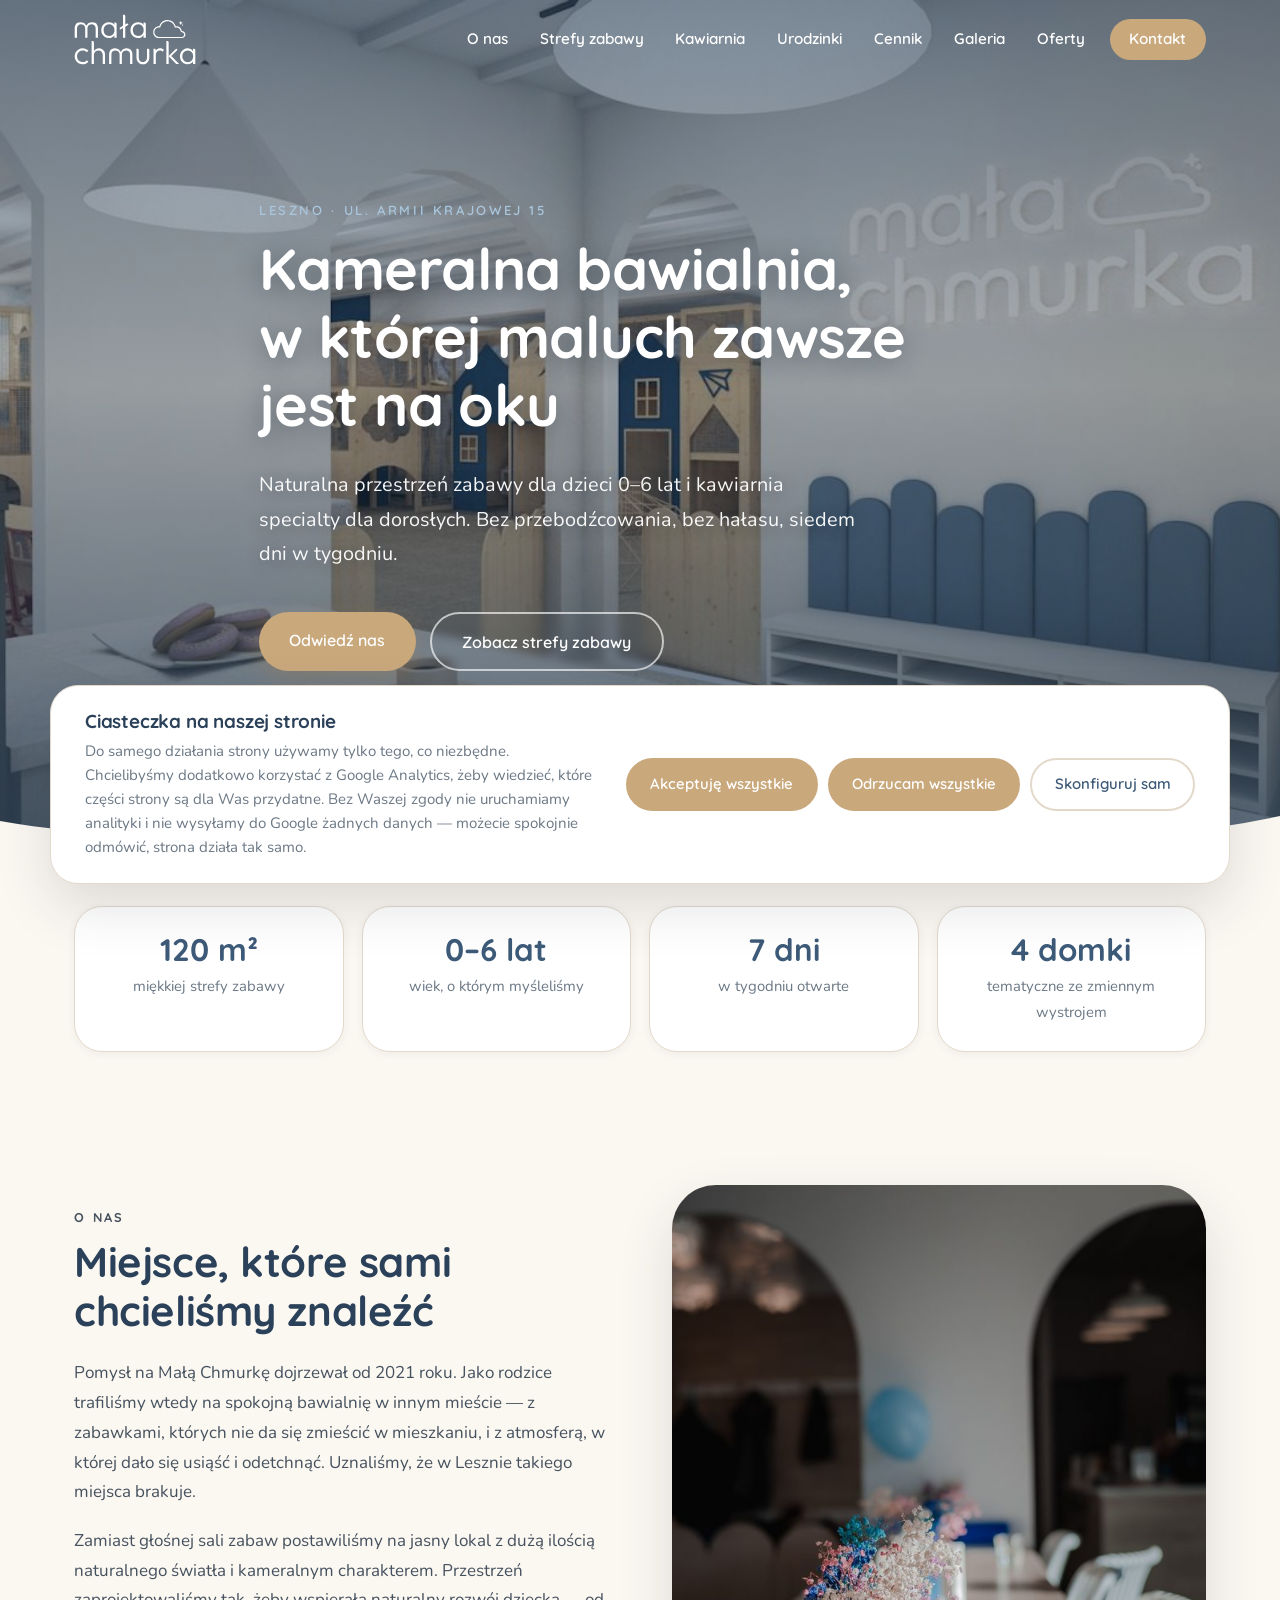
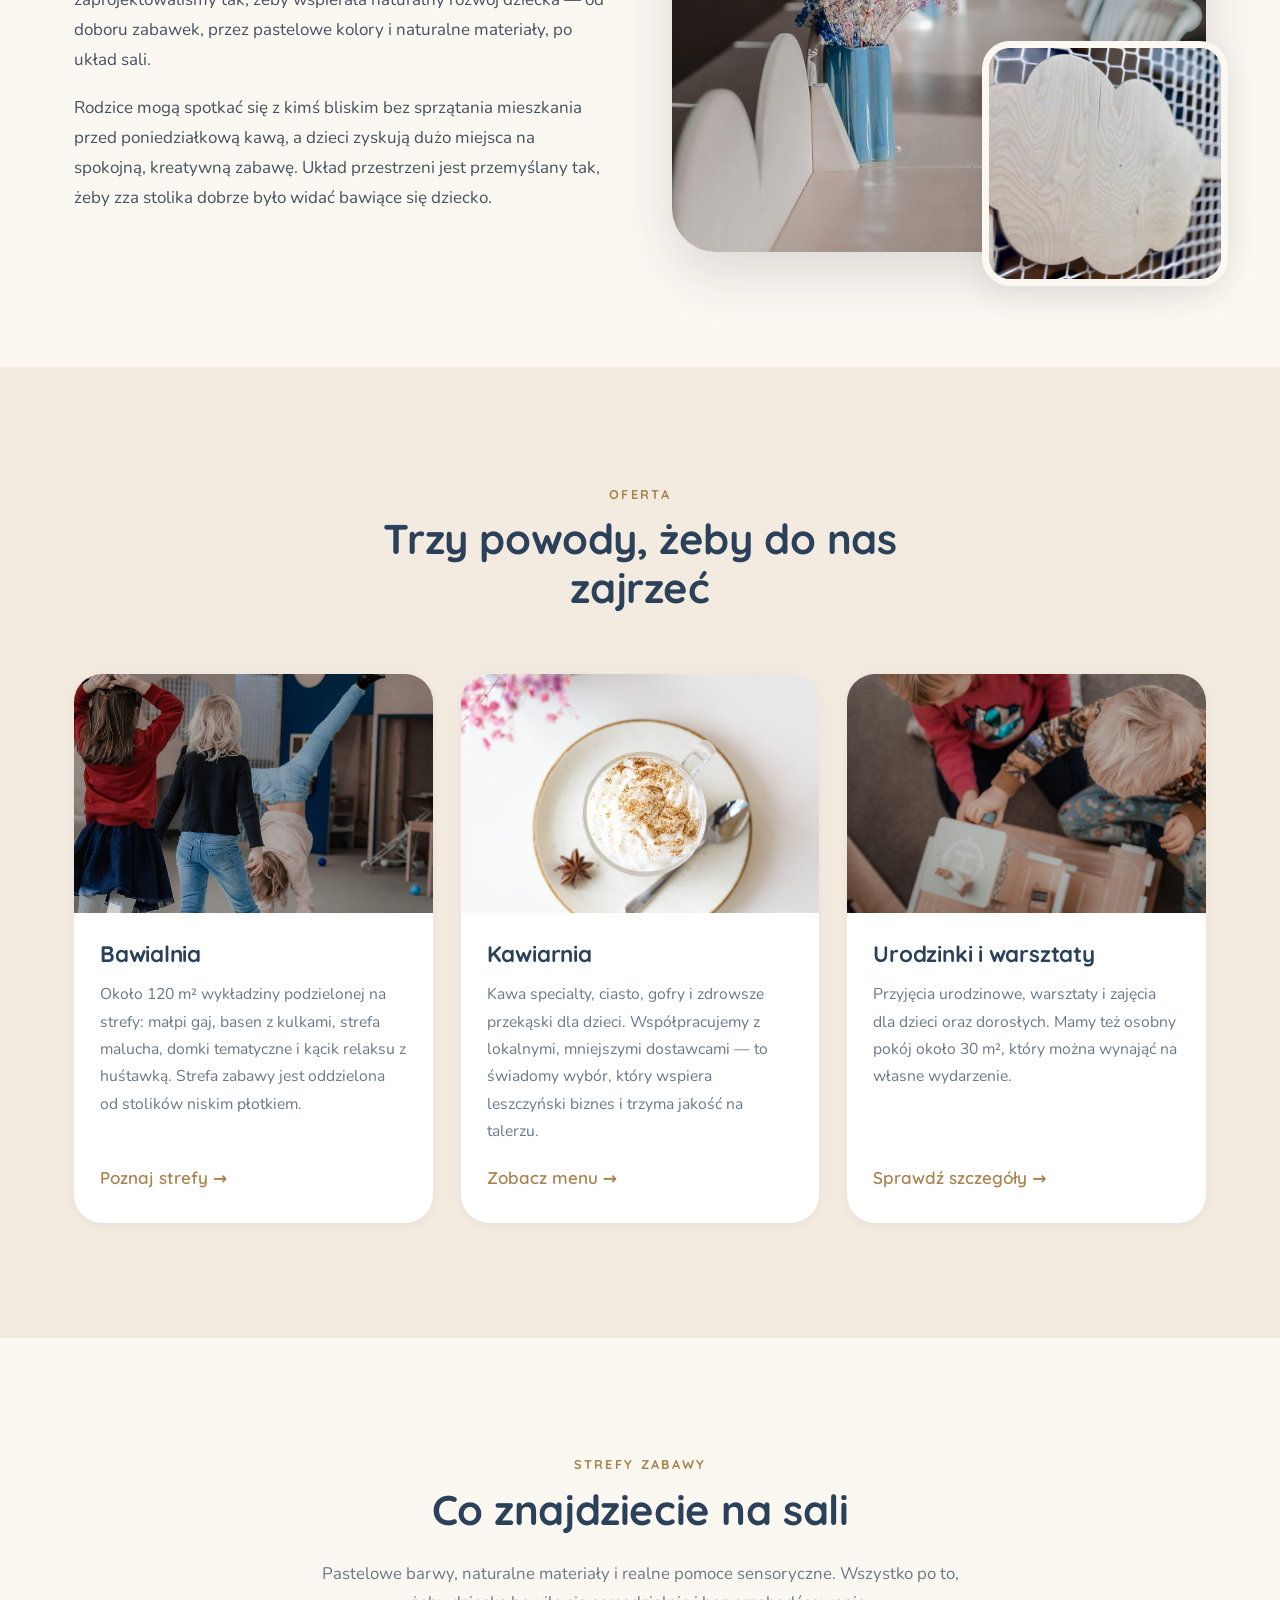
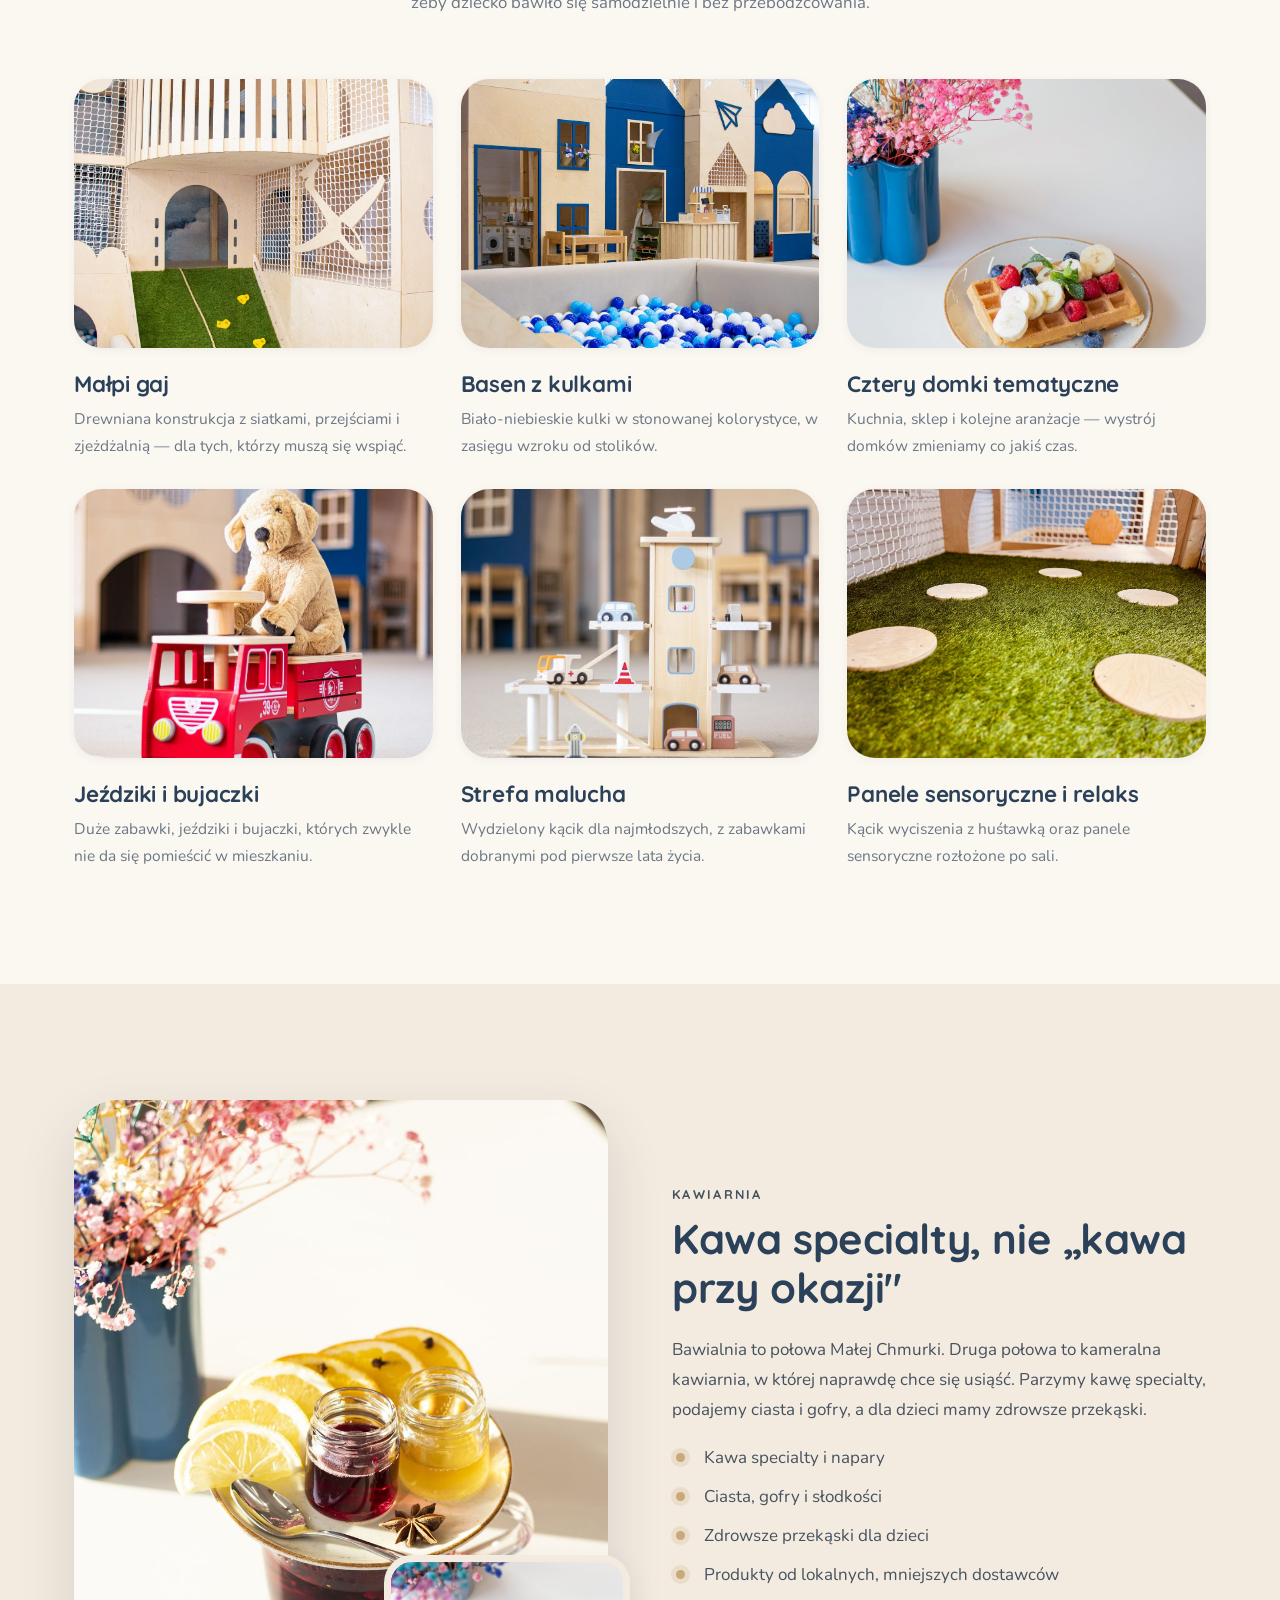
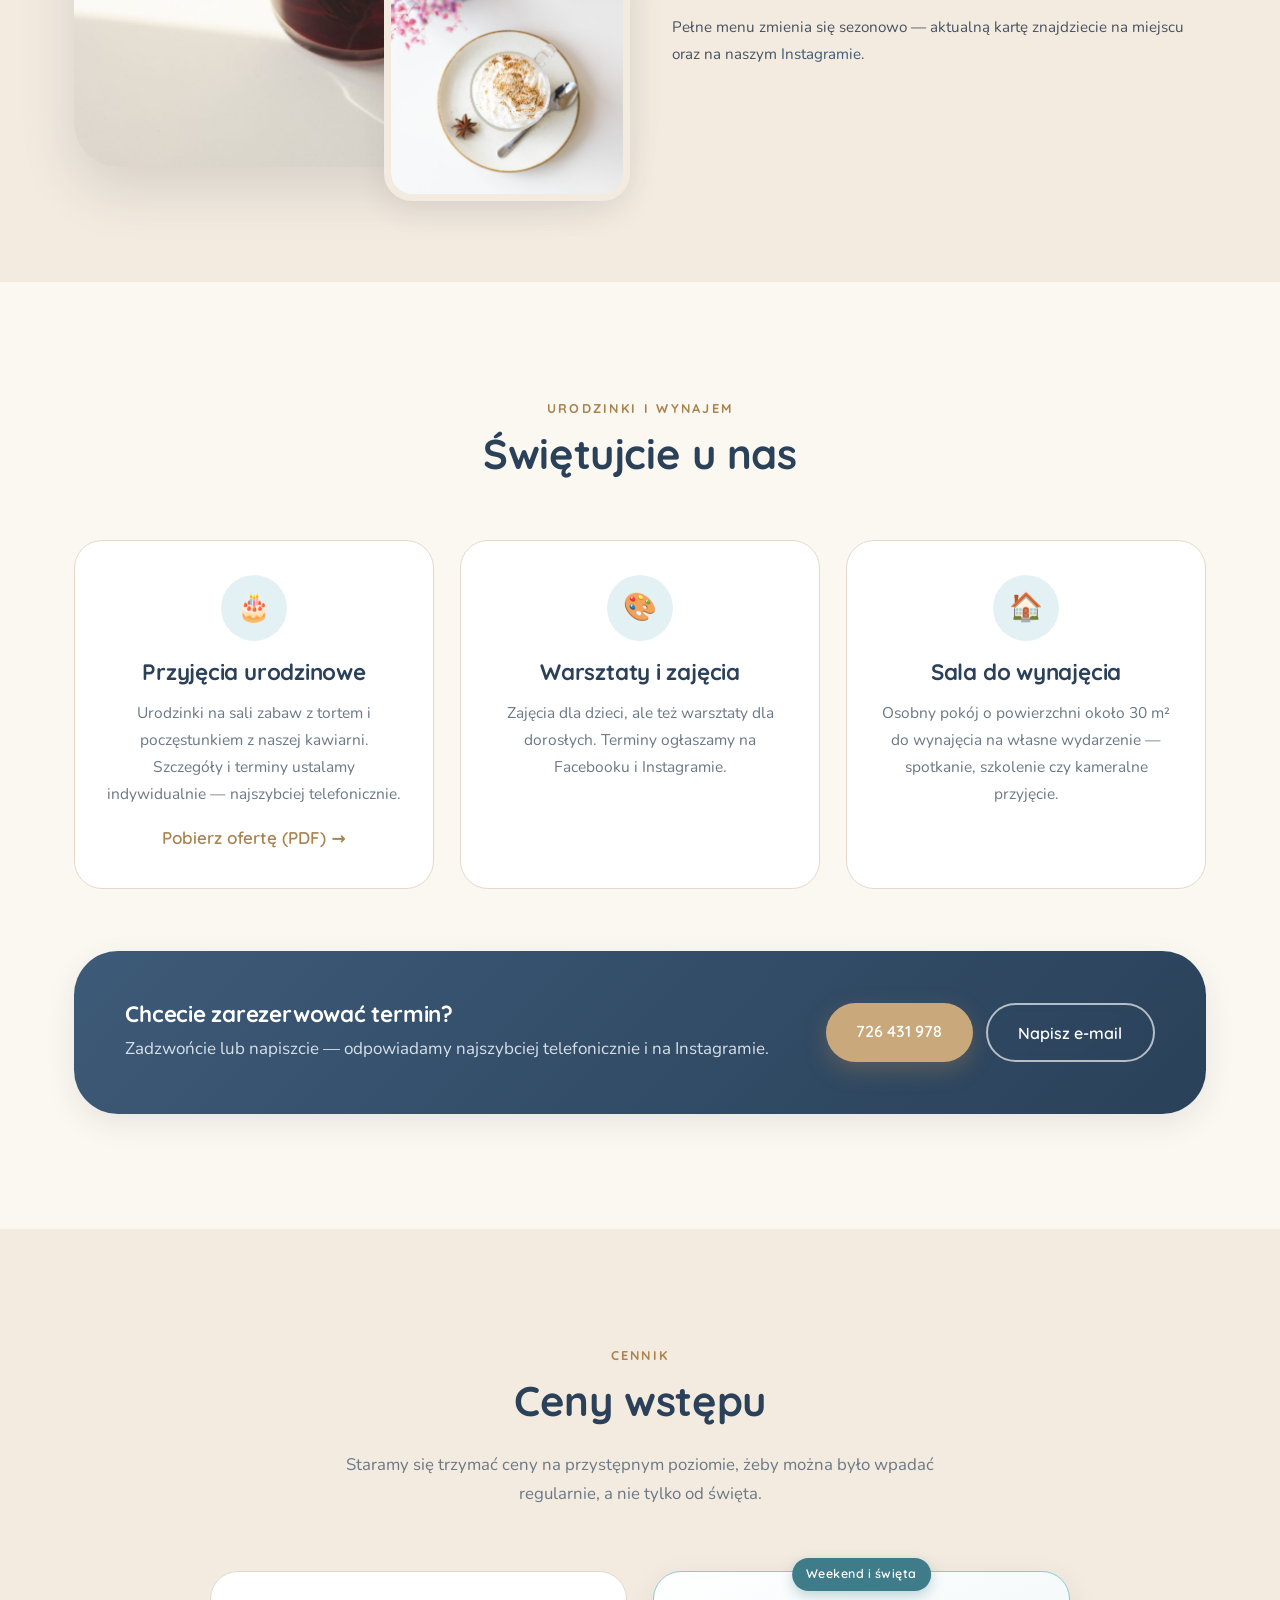
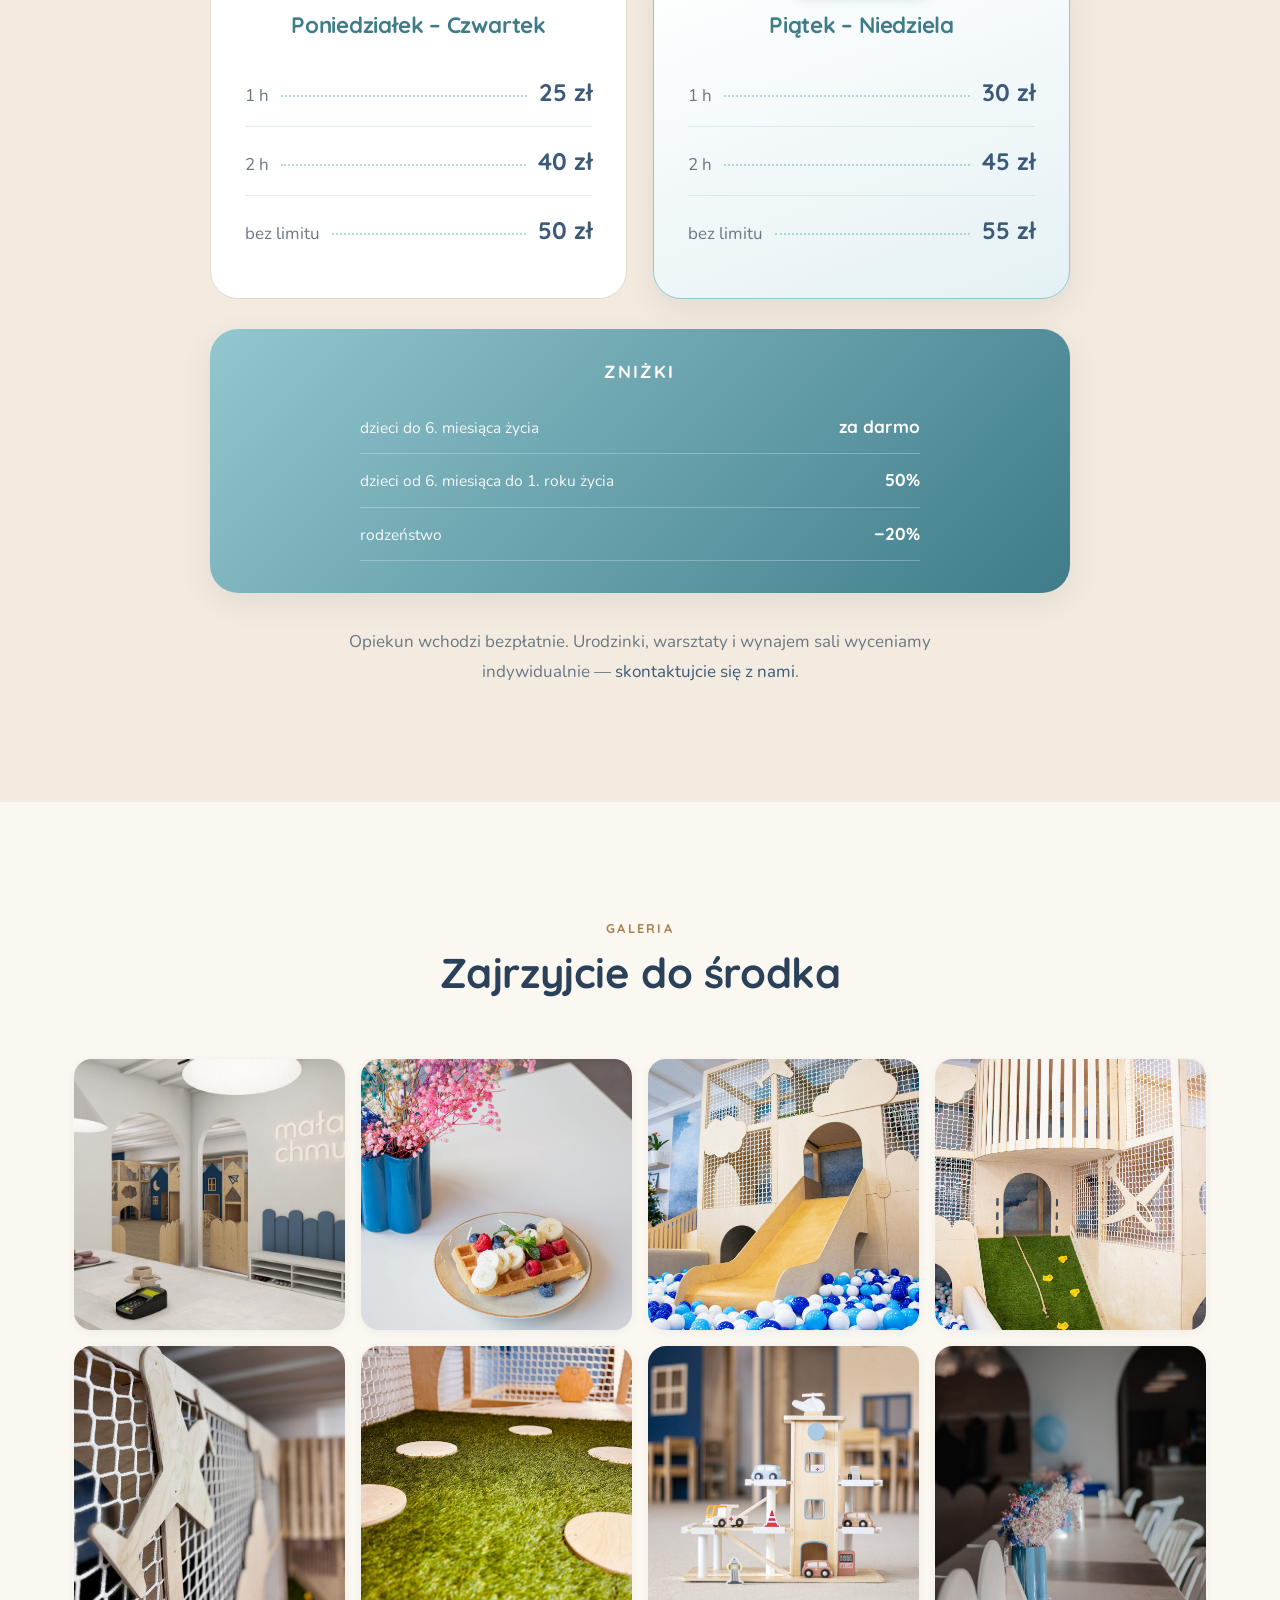
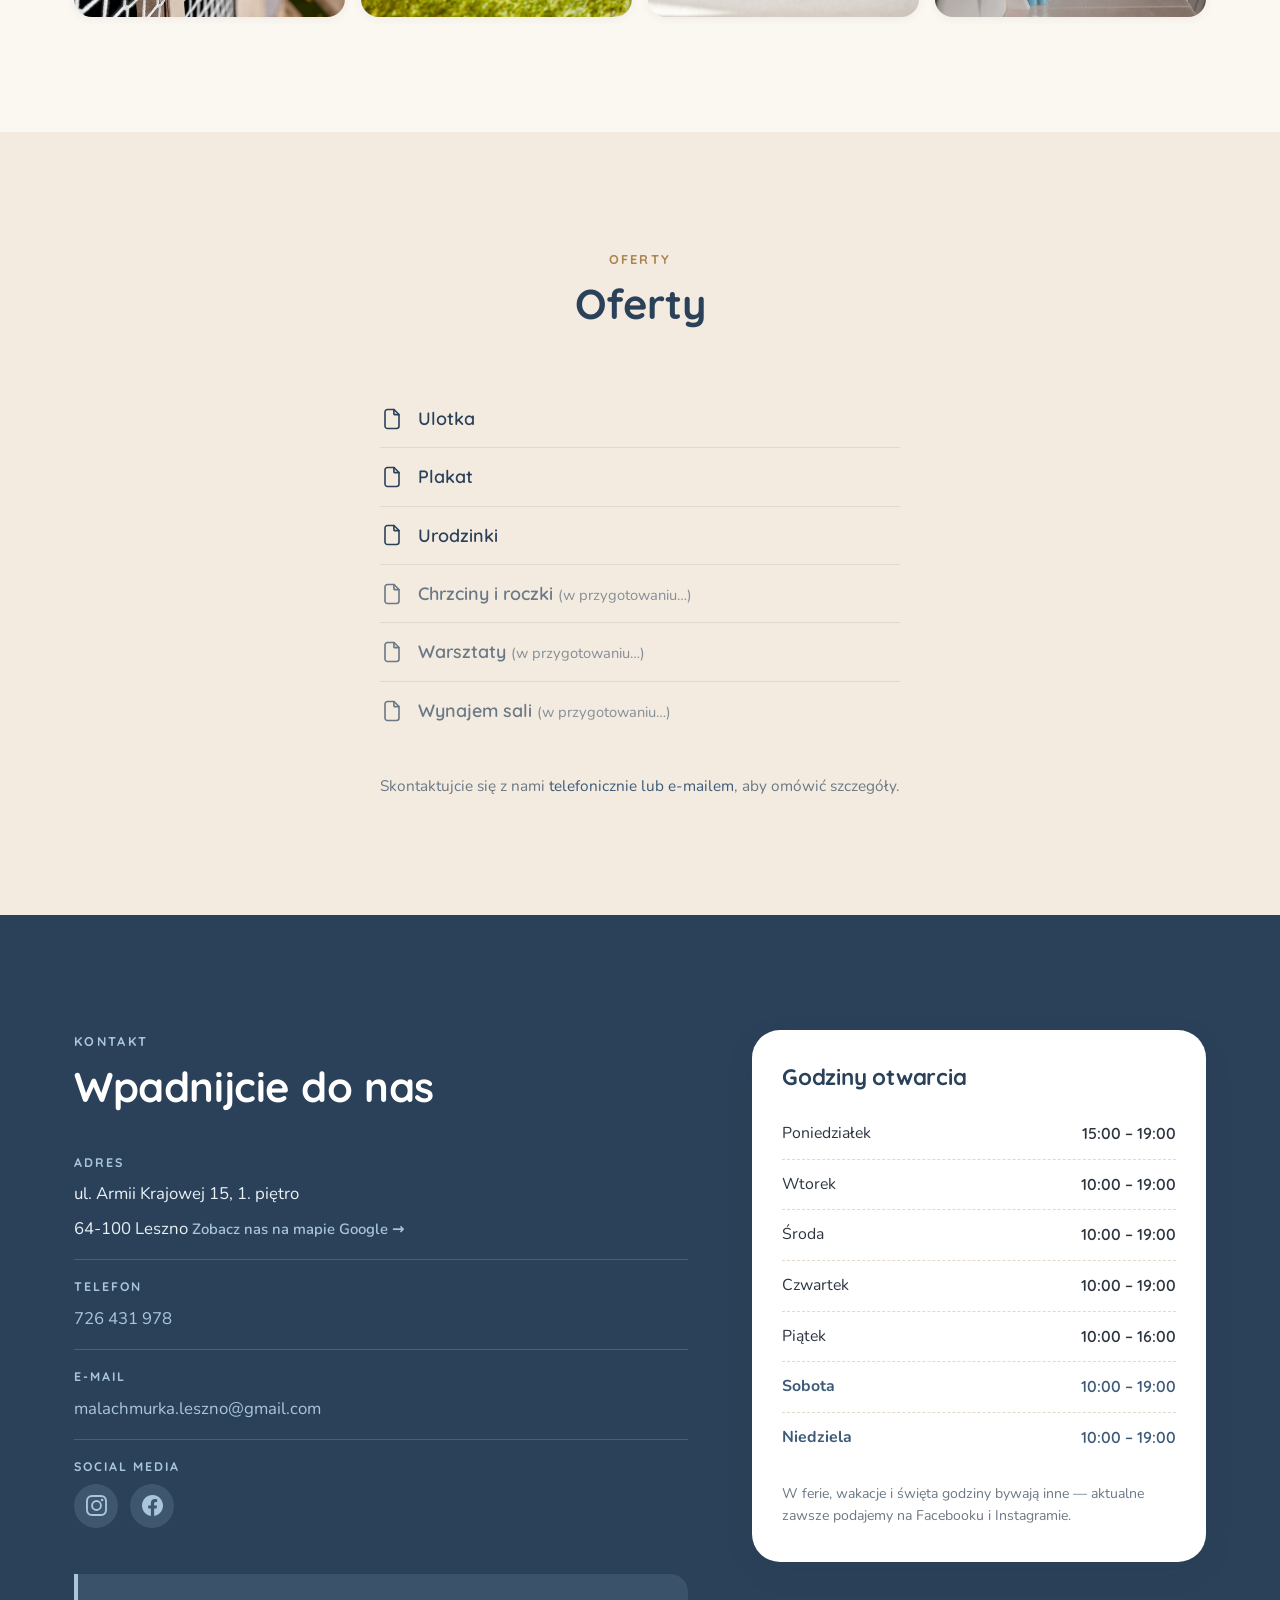
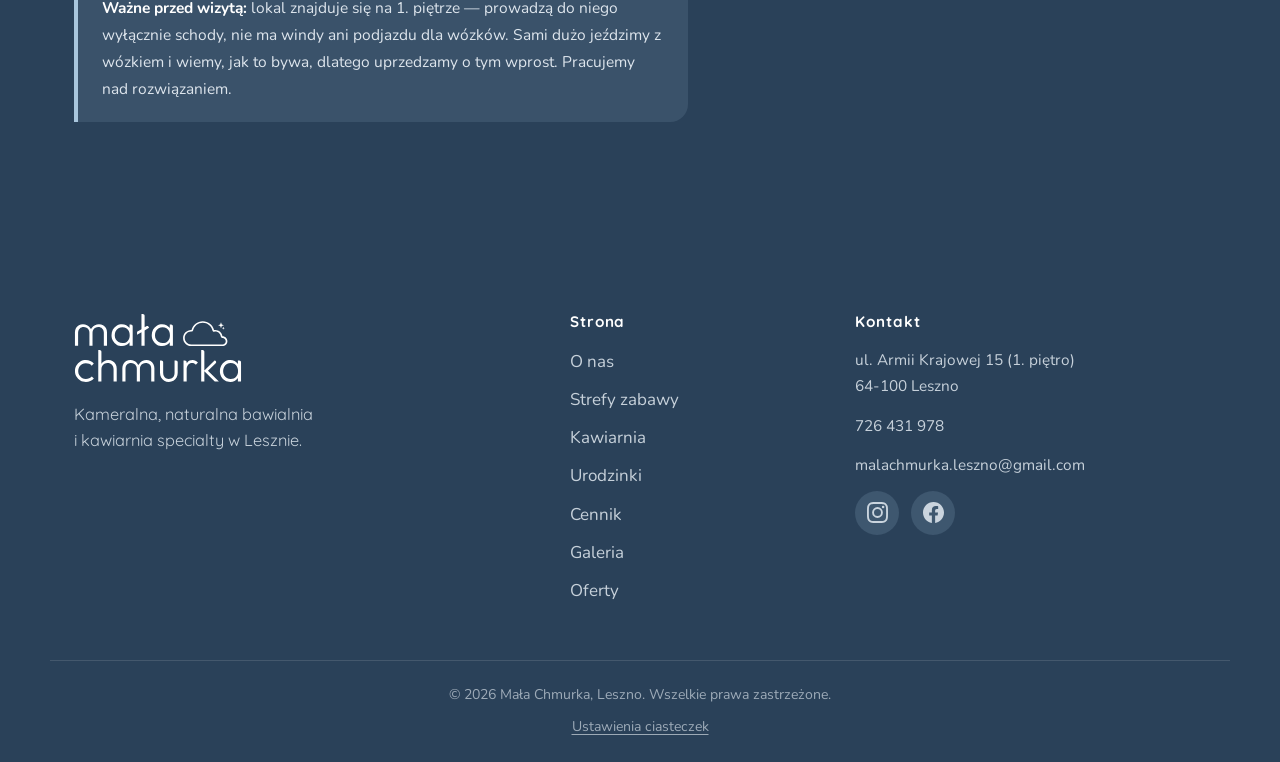
==== commit 20b5ff71: "Zakomentuj wejscia do systemu zapisow na stronie glownej Wszystkie linki i przyciski prowadzace do s" ====
--- a/index.html
+++ b/index.html
@@ -281,11 +281,11 @@
              menu się nie przełączyło — bo nikt na nie w tym momencie nie patrzy. -->
 
         <!-- slot 1 -->
-        <li data-nav-auth="guest"><a href="/mala-chmurka-zapisy/logowanie.html?next=/">Zaloguj się</a></li>
+        <!-- TYMCZASOWO WYŁĄCZONE: <li data-nav-auth="guest"><a href="/mala-chmurka-zapisy/logowanie.html?next=/">Zaloguj się</a></li> -->
         <li data-nav-auth="signed" data-nav-klient hidden><a href="/mala-chmurka-zapisy/historia-zamowien.html">Historia zamówień</a></li>
 
         <!-- slot 2, część dla gościa -->
-        <li data-nav-auth="guest"><a href="/mala-chmurka-zapisy/logowanie.html?tab=register&amp;next=/">Zarejestruj się</a></li>
+        <!-- TYMCZASOWO WYŁĄCZONE: <li data-nav-auth="guest"><a href="/mala-chmurka-zapisy/logowanie.html?tab=register&amp;next=/">Zarejestruj się</a></li> -->
 
         <!-- POZYCJE DLA OBSŁUGI — trzy przyciski, żeby dało się je znaleźć
              jednym rzutem oka. Odsłania je updateNavAuth() po sprawdzeniu
@@ -370,8 +370,10 @@
          href="https://www.google.com/maps/search/?api=1&amp;query=Ma%C5%82a%20Chmurka%20-%20naturalna%20bawialnia%2C%20Armii%20Krajowej%2015%2C%2064-100%20Leszno"
          target="_blank" rel="noopener">Odwiedź nas</a>
       <a class="btn btn-ghost" href="#strefy">Zobacz strefy zabawy</a>
+      <!-- TYMCZASOWO WYŁĄCZONE — wejścia do systemu zapisów
       <a class="btn btn-ghost" href="/mala-chmurka-zapisy/kalendarz-zajec.html">Grafik zajęć</a>
       <a class="btn btn-primary" href="/mala-chmurka-zapisy/rezerwacja-bawialni.html">Zarezerwuj miejsce</a>
+      -->
     </div>
   </div>
 
@@ -844,12 +846,14 @@
         <li><a href="#cennik">Cennik</a></li>
         <li><a href="#galeria">Galeria</a></li>
         <li><a href="#materialy">Oferty</a></li>
+        <!-- TYMCZASOWO WYŁĄCZONE — wejścia do systemu zapisów
         <li><a href="/mala-chmurka-zapisy/kalendarz-zajec.html">Grafik zajęć</a></li>
         <li><a href="/mala-chmurka-zapisy/rezerwacja-bawialni.html">Zarezerwuj miejsce</a></li>
+        -->
         <!-- Ta sama zasada co w menu na górze: gość widzi "Zarejestruj się",
              zalogowany - "Historia zamówień". Stan ustawia watchNavAuth(). -->
         <li data-nav-auth="signed" hidden><a href="/mala-chmurka-zapisy/historia-zamowien.html">Historia zamówień</a></li>
-        <li data-nav-auth="guest"><a href="/mala-chmurka-zapisy/logowanie.html?tab=register">Zarejestruj się</a></li>
+        <!-- TYMCZASOWO WYŁĄCZONE: <li data-nav-auth="guest"><a href="/mala-chmurka-zapisy/logowanie.html?tab=register">Zarejestruj się</a></li> -->
       </ul>
     </nav>
 
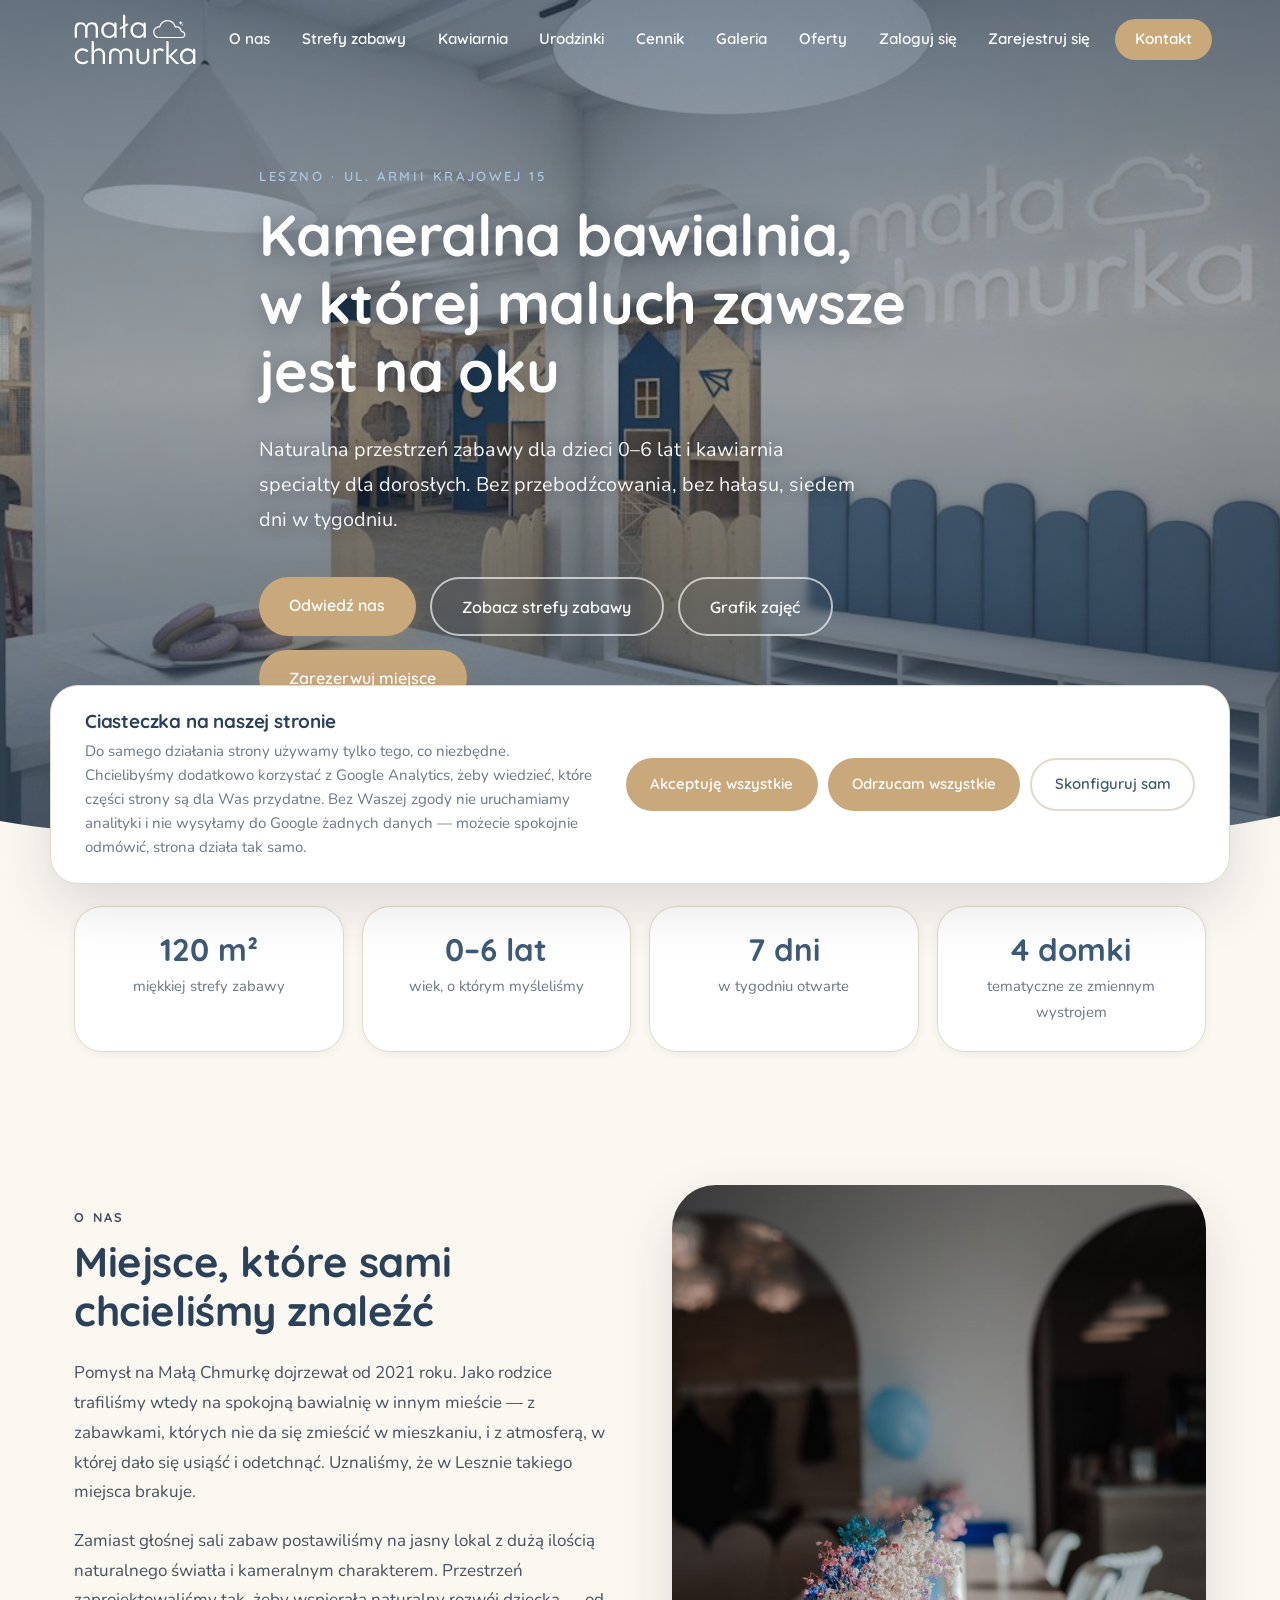
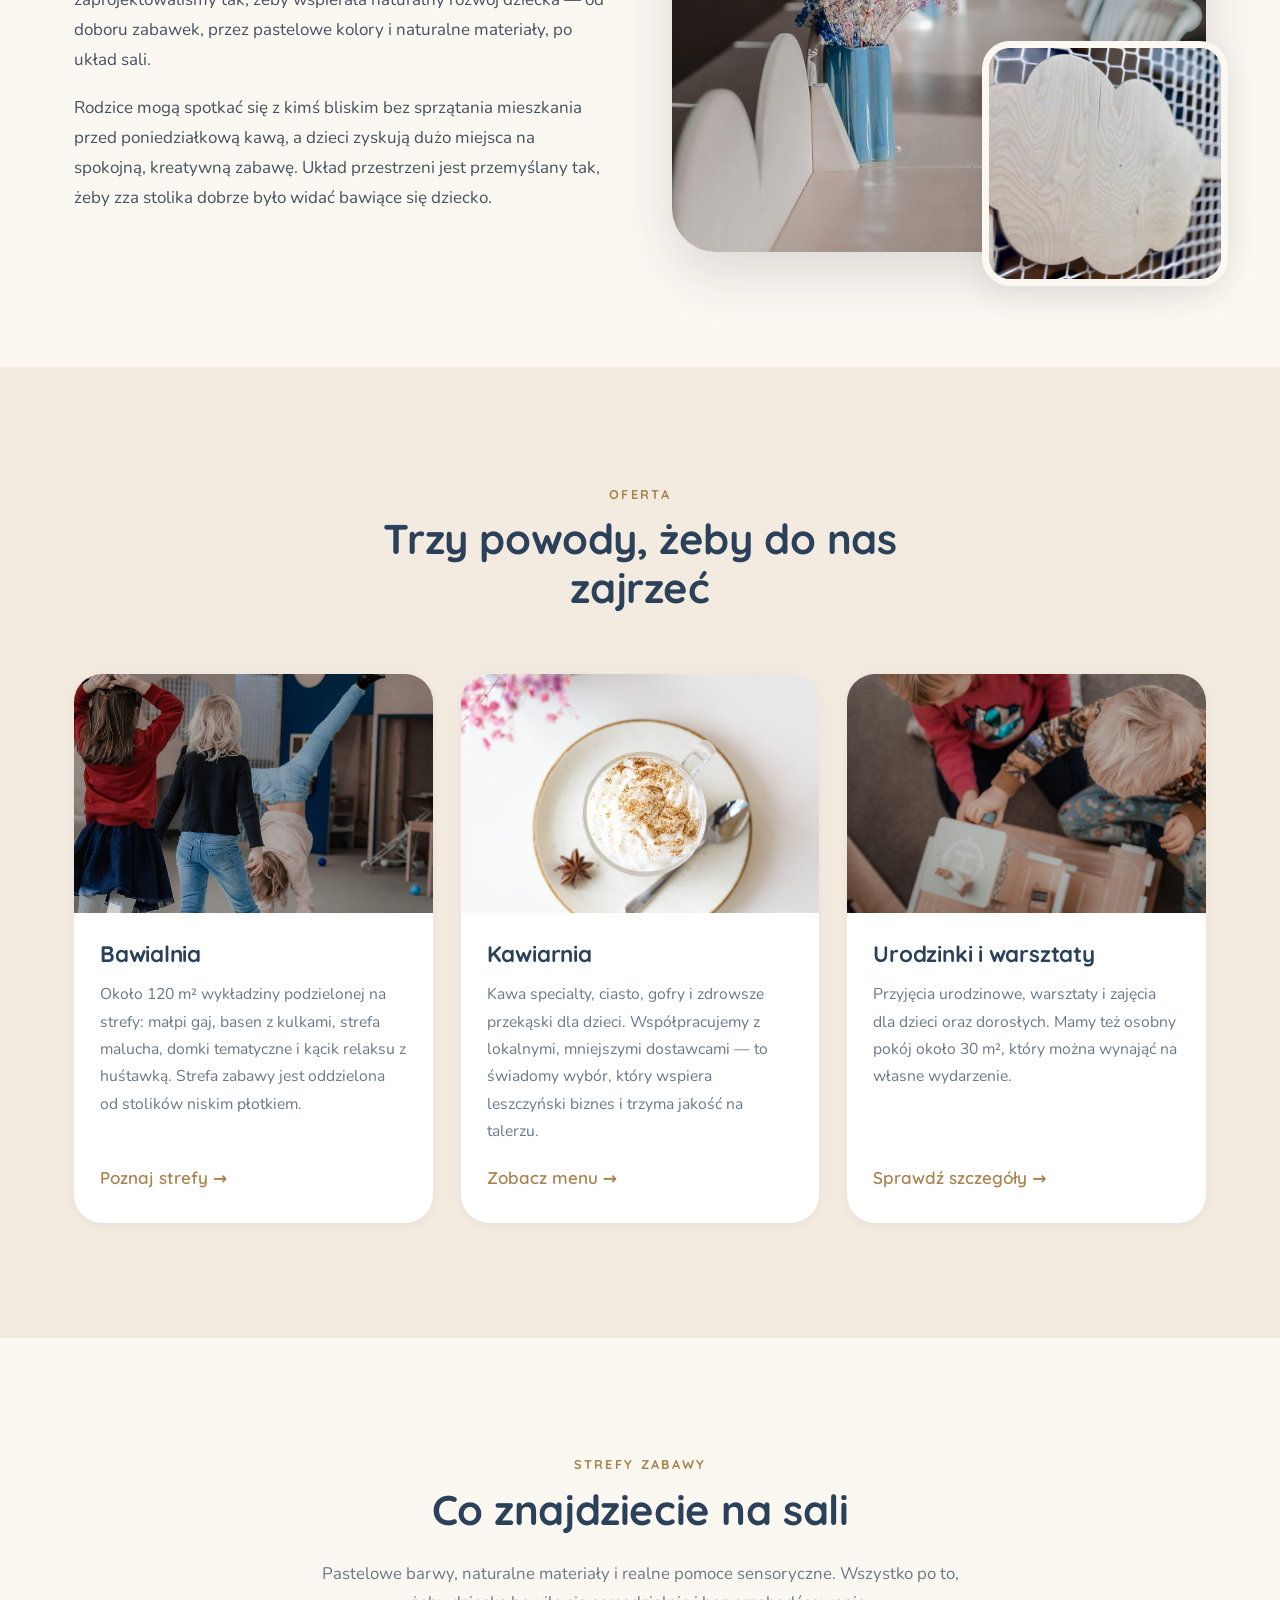
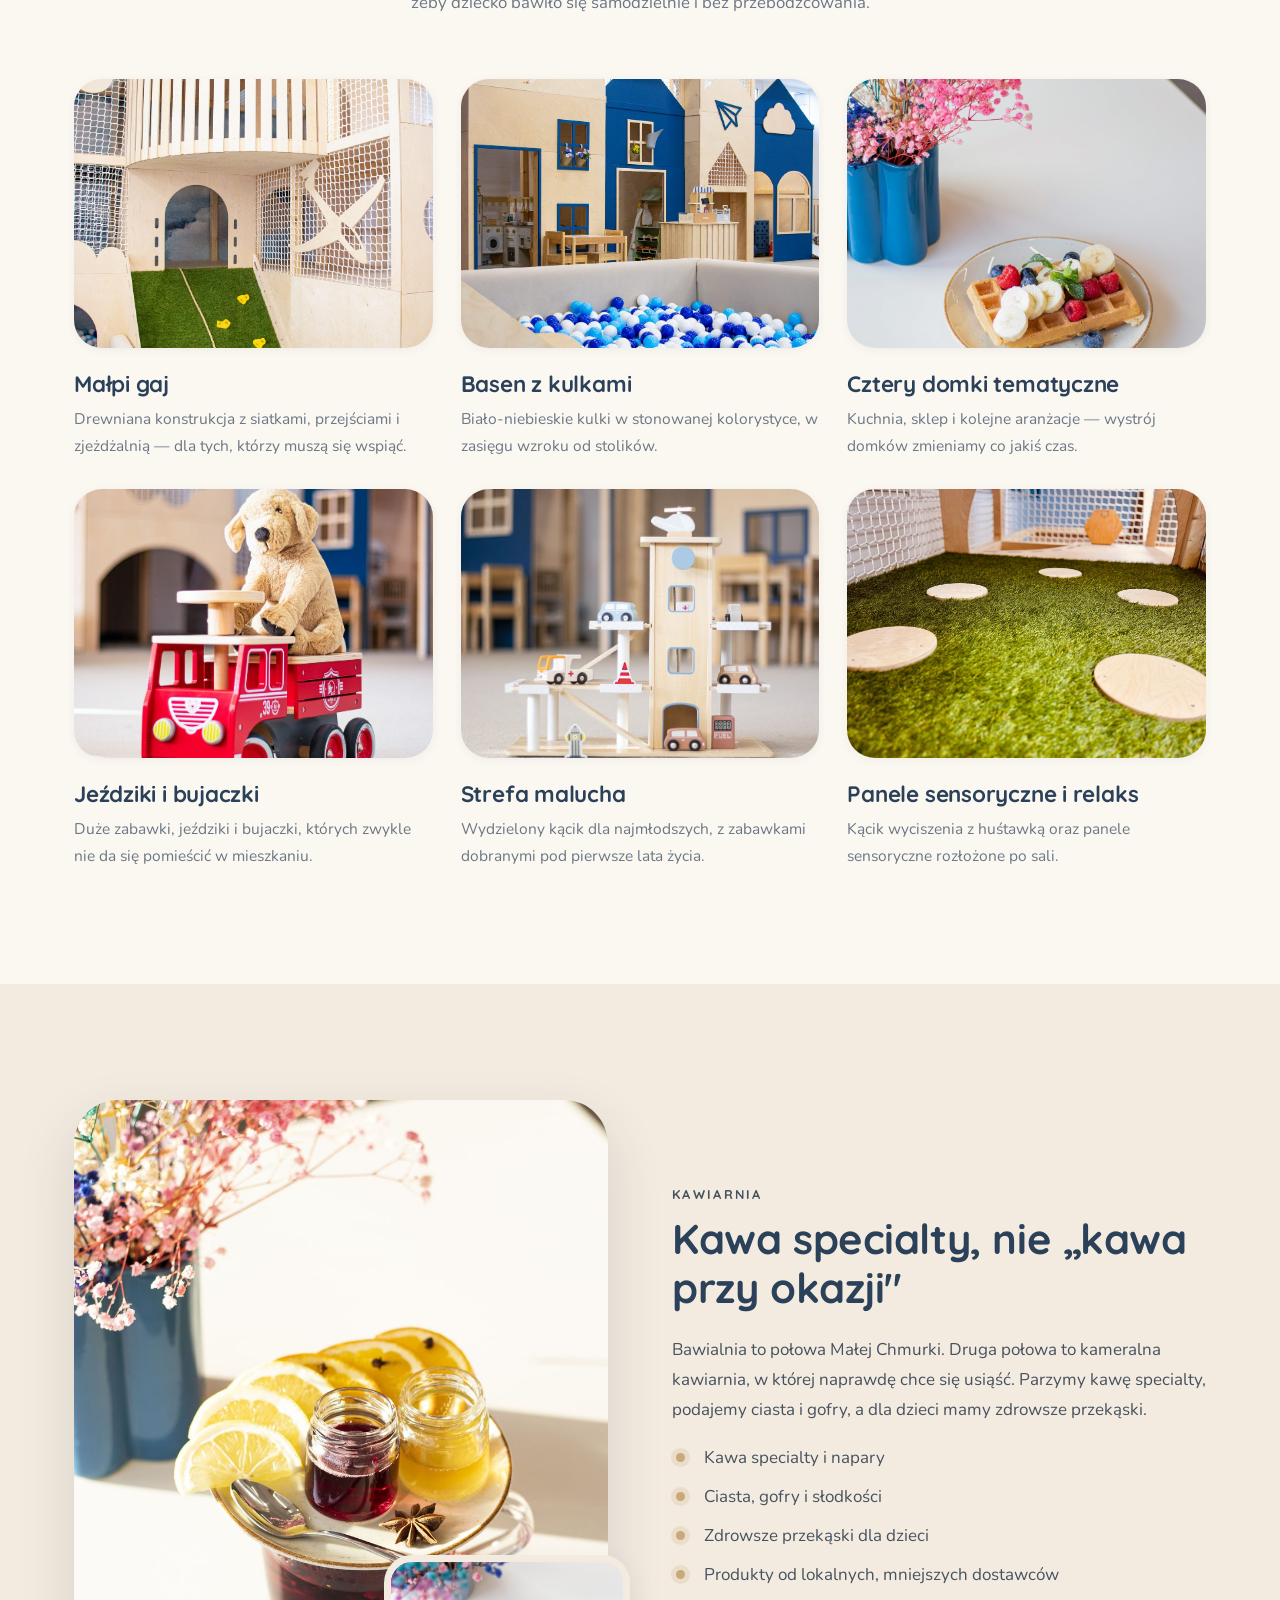
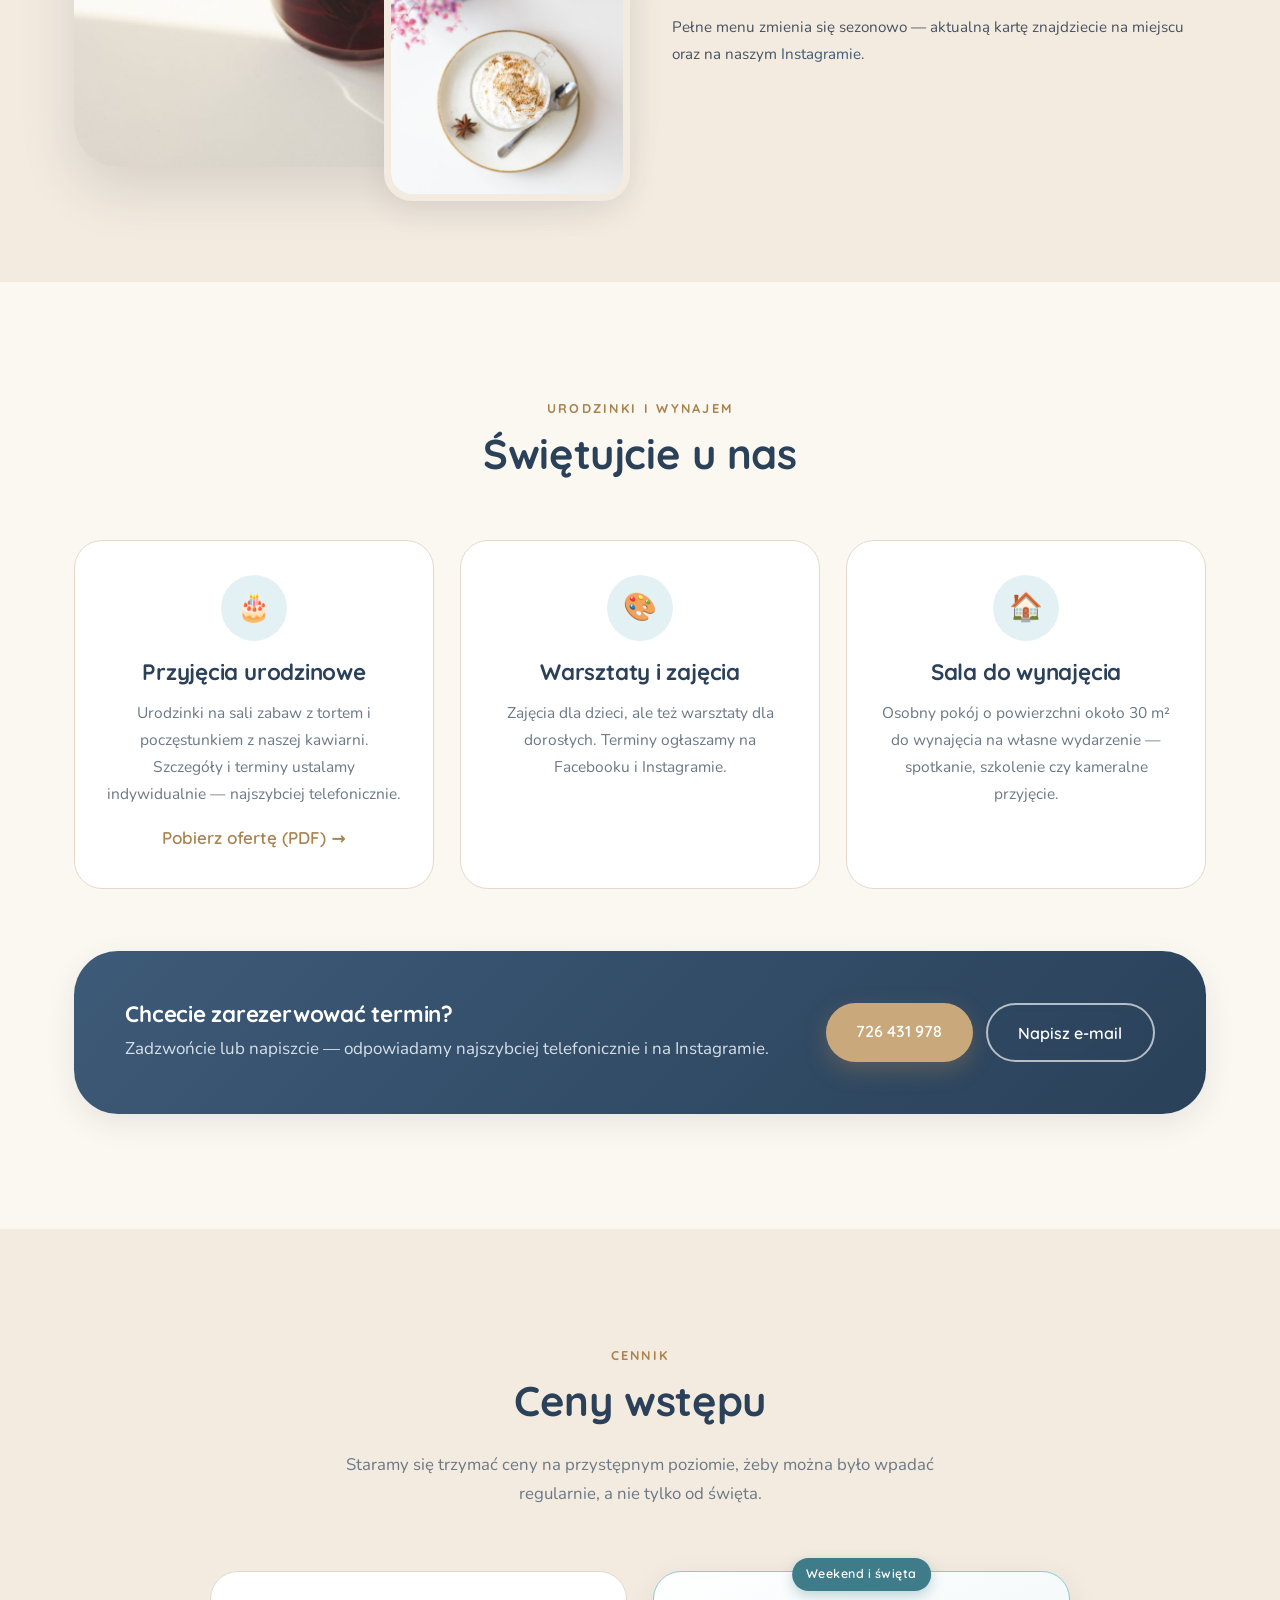
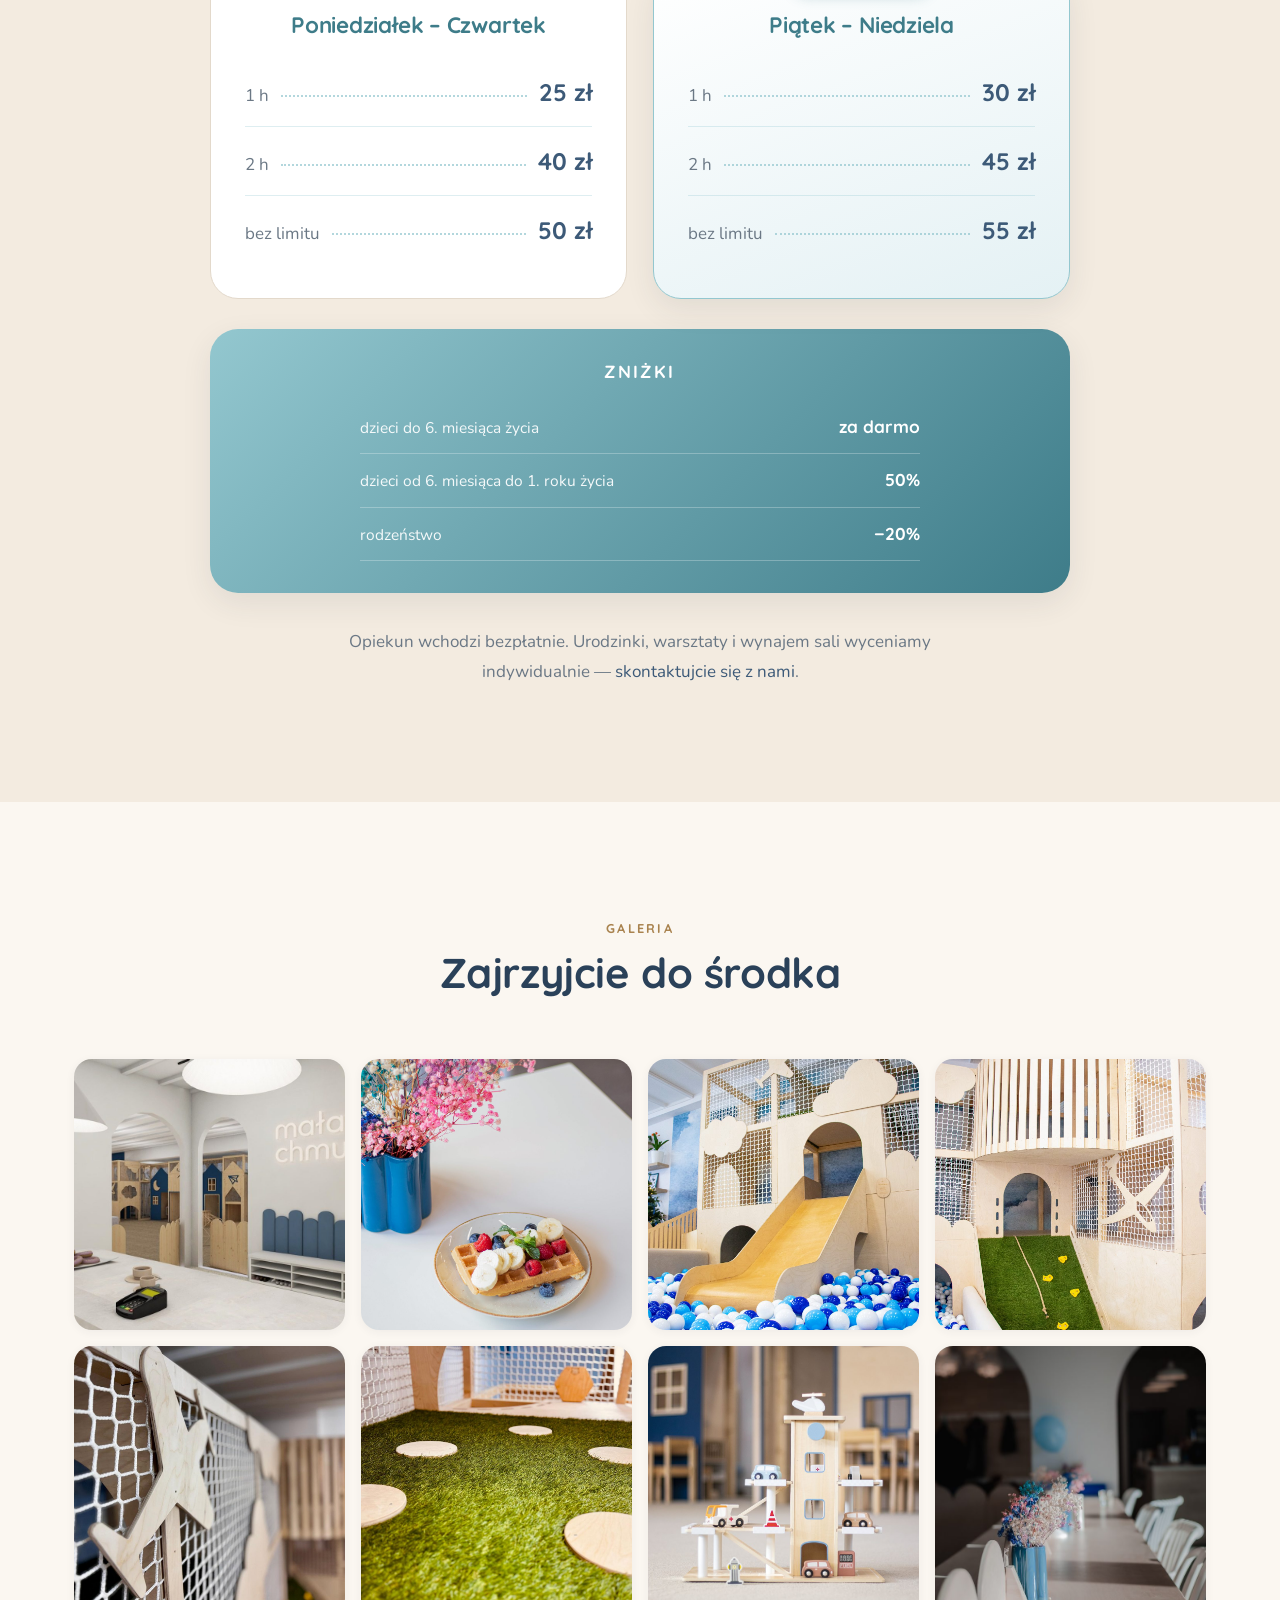
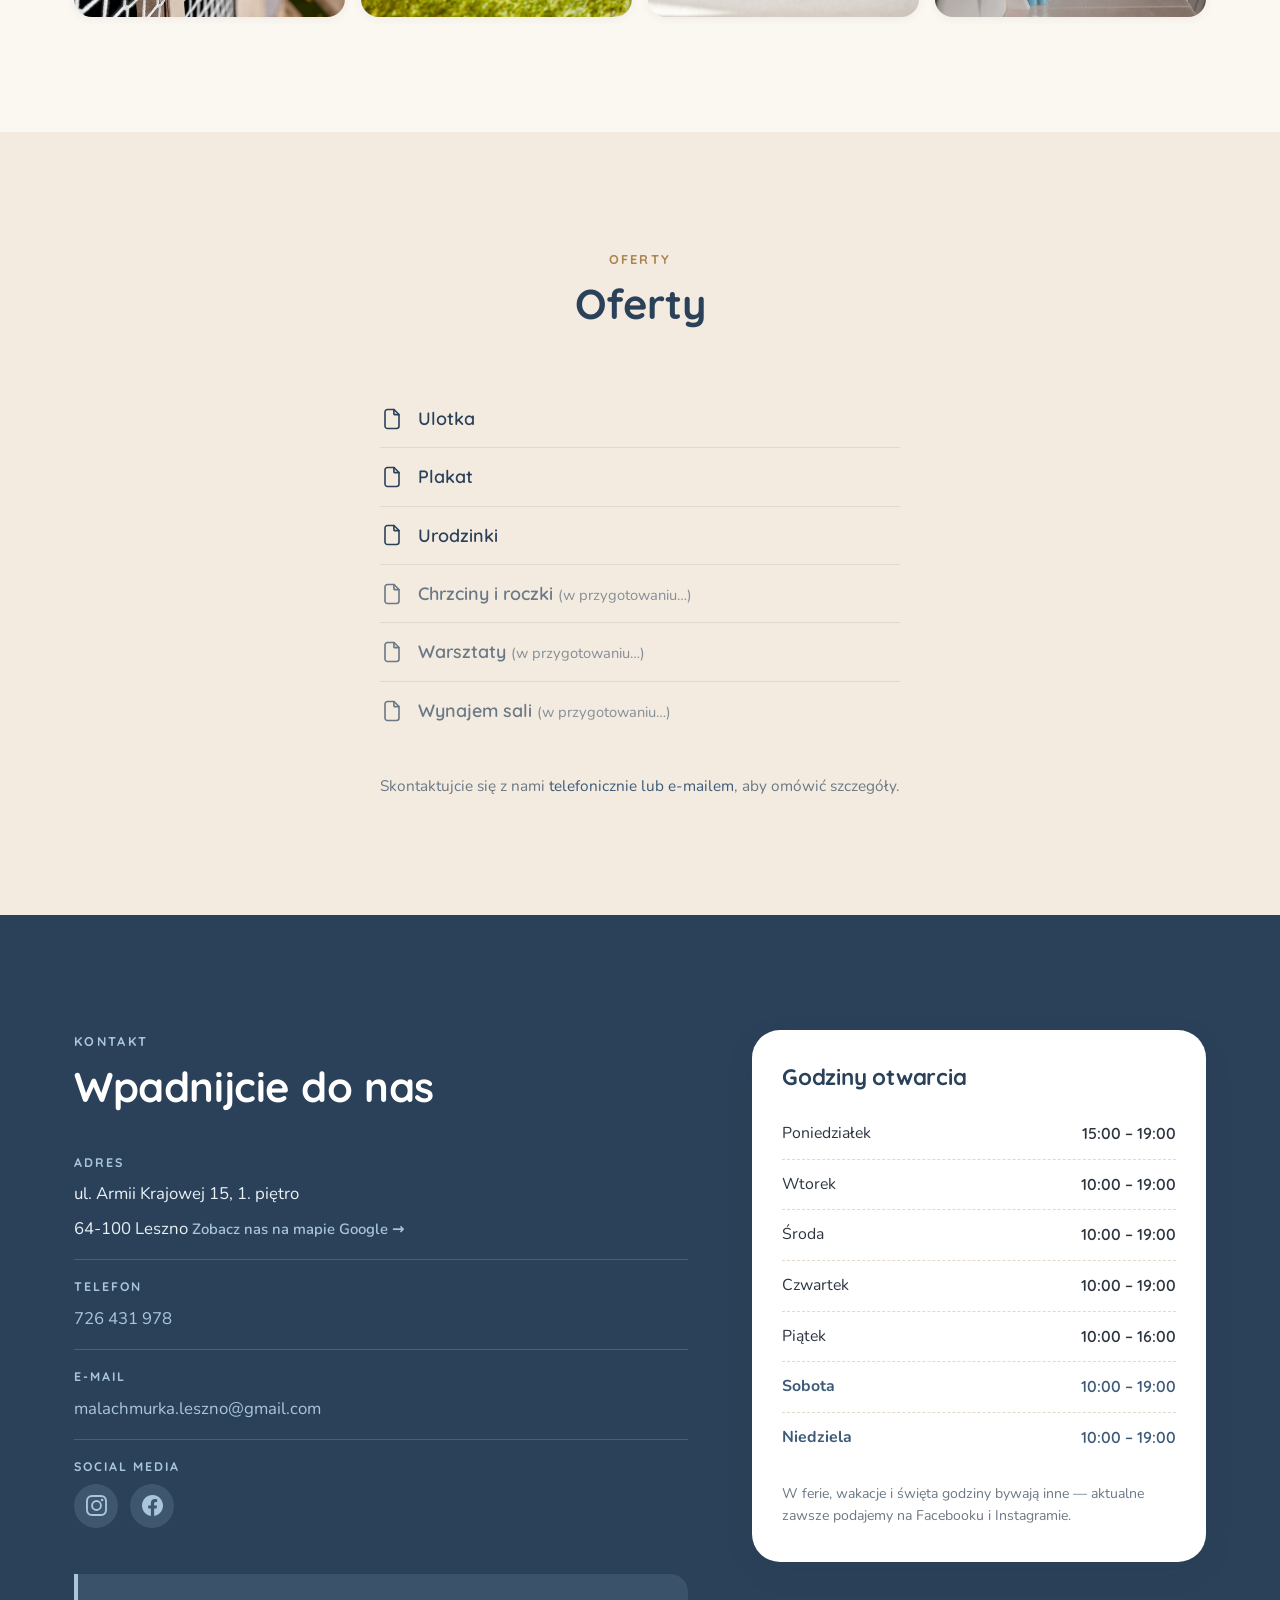
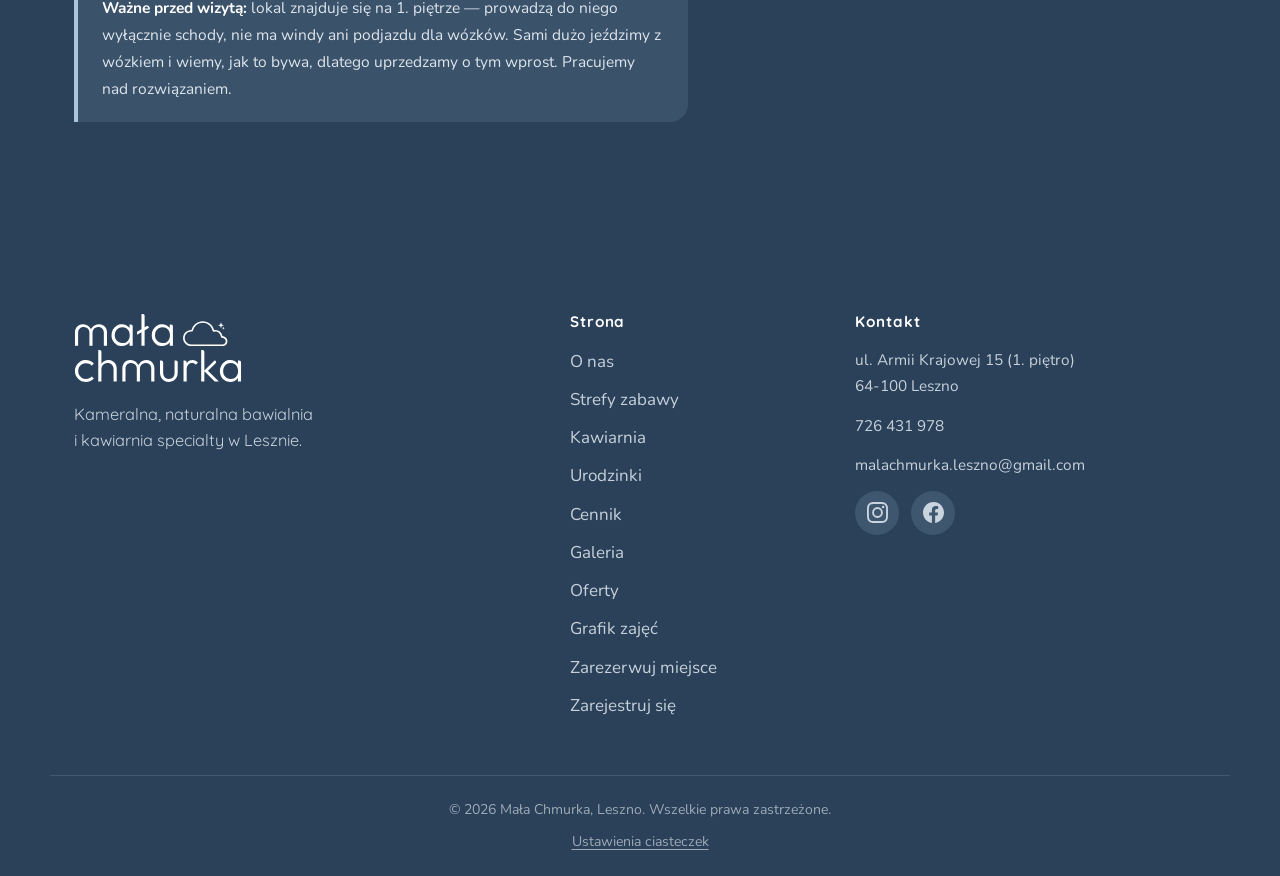
==== commit 6b6334b7: "Przywroc wejscia do systemu zapisow na stronie glownej Revert commita 20b5ff7 (PR #62). Wszystkie li" ====
--- a/index.html
+++ b/index.html
@@ -281,11 +281,11 @@
              menu się nie przełączyło — bo nikt na nie w tym momencie nie patrzy. -->
 
         <!-- slot 1 -->
-        <!-- TYMCZASOWO WYŁĄCZONE: <li data-nav-auth="guest"><a href="/mala-chmurka-zapisy/logowanie.html?next=/">Zaloguj się</a></li> -->
+        <li data-nav-auth="guest"><a href="/mala-chmurka-zapisy/logowanie.html?next=/">Zaloguj się</a></li>
         <li data-nav-auth="signed" data-nav-klient hidden><a href="/mala-chmurka-zapisy/historia-zamowien.html">Historia zamówień</a></li>
 
         <!-- slot 2, część dla gościa -->
-        <!-- TYMCZASOWO WYŁĄCZONE: <li data-nav-auth="guest"><a href="/mala-chmurka-zapisy/logowanie.html?tab=register&amp;next=/">Zarejestruj się</a></li> -->
+        <li data-nav-auth="guest"><a href="/mala-chmurka-zapisy/logowanie.html?tab=register&amp;next=/">Zarejestruj się</a></li>
 
         <!-- POZYCJE DLA OBSŁUGI — trzy przyciski, żeby dało się je znaleźć
              jednym rzutem oka. Odsłania je updateNavAuth() po sprawdzeniu
@@ -370,10 +370,8 @@
          href="https://www.google.com/maps/search/?api=1&amp;query=Ma%C5%82a%20Chmurka%20-%20naturalna%20bawialnia%2C%20Armii%20Krajowej%2015%2C%2064-100%20Leszno"
          target="_blank" rel="noopener">Odwiedź nas</a>
       <a class="btn btn-ghost" href="#strefy">Zobacz strefy zabawy</a>
-      <!-- TYMCZASOWO WYŁĄCZONE — wejścia do systemu zapisów
       <a class="btn btn-ghost" href="/mala-chmurka-zapisy/kalendarz-zajec.html">Grafik zajęć</a>
       <a class="btn btn-primary" href="/mala-chmurka-zapisy/rezerwacja-bawialni.html">Zarezerwuj miejsce</a>
-      -->
     </div>
   </div>
 
@@ -846,14 +844,12 @@
         <li><a href="#cennik">Cennik</a></li>
         <li><a href="#galeria">Galeria</a></li>
         <li><a href="#materialy">Oferty</a></li>
-        <!-- TYMCZASOWO WYŁĄCZONE — wejścia do systemu zapisów
         <li><a href="/mala-chmurka-zapisy/kalendarz-zajec.html">Grafik zajęć</a></li>
         <li><a href="/mala-chmurka-zapisy/rezerwacja-bawialni.html">Zarezerwuj miejsce</a></li>
-        -->
         <!-- Ta sama zasada co w menu na górze: gość widzi "Zarejestruj się",
              zalogowany - "Historia zamówień". Stan ustawia watchNavAuth(). -->
         <li data-nav-auth="signed" hidden><a href="/mala-chmurka-zapisy/historia-zamowien.html">Historia zamówień</a></li>
-        <!-- TYMCZASOWO WYŁĄCZONE: <li data-nav-auth="guest"><a href="/mala-chmurka-zapisy/logowanie.html?tab=register">Zarejestruj się</a></li> -->
+        <li data-nav-auth="guest"><a href="/mala-chmurka-zapisy/logowanie.html?tab=register">Zarejestruj się</a></li>
       </ul>
     </nav>
 
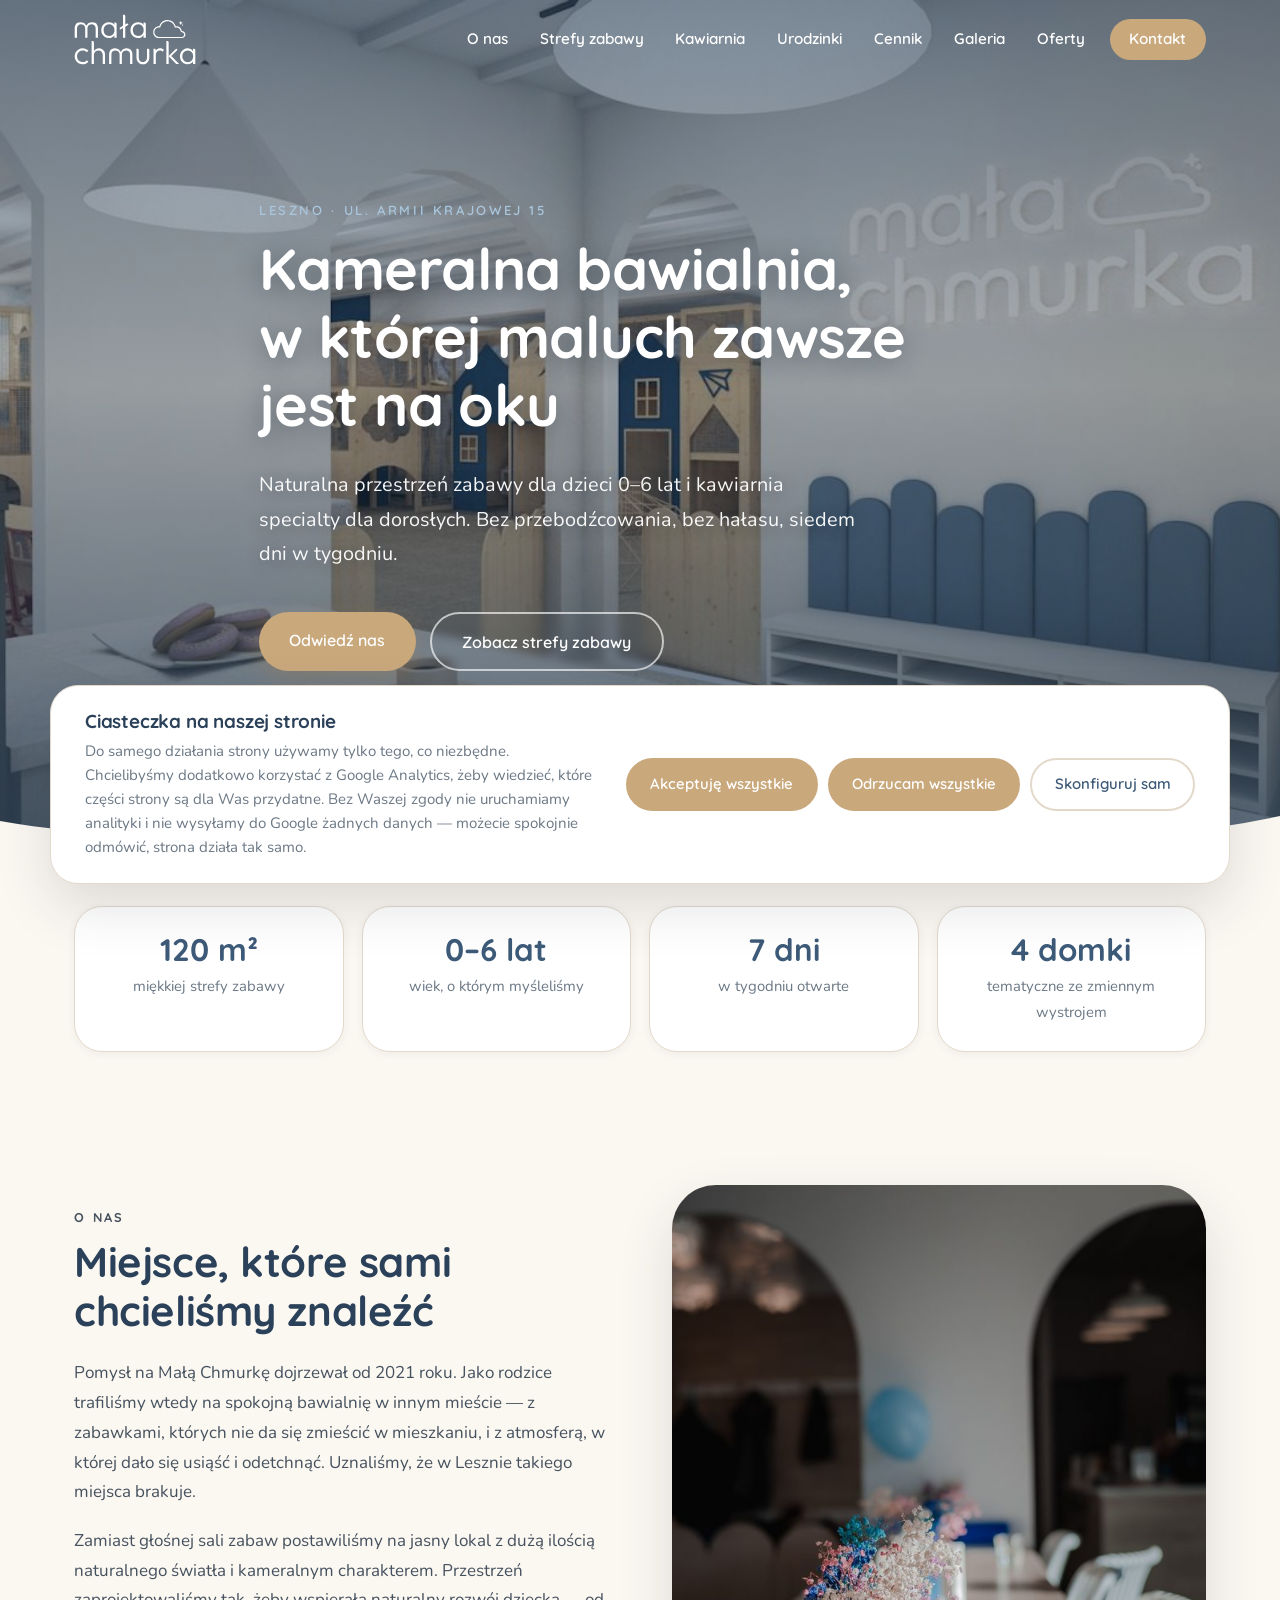
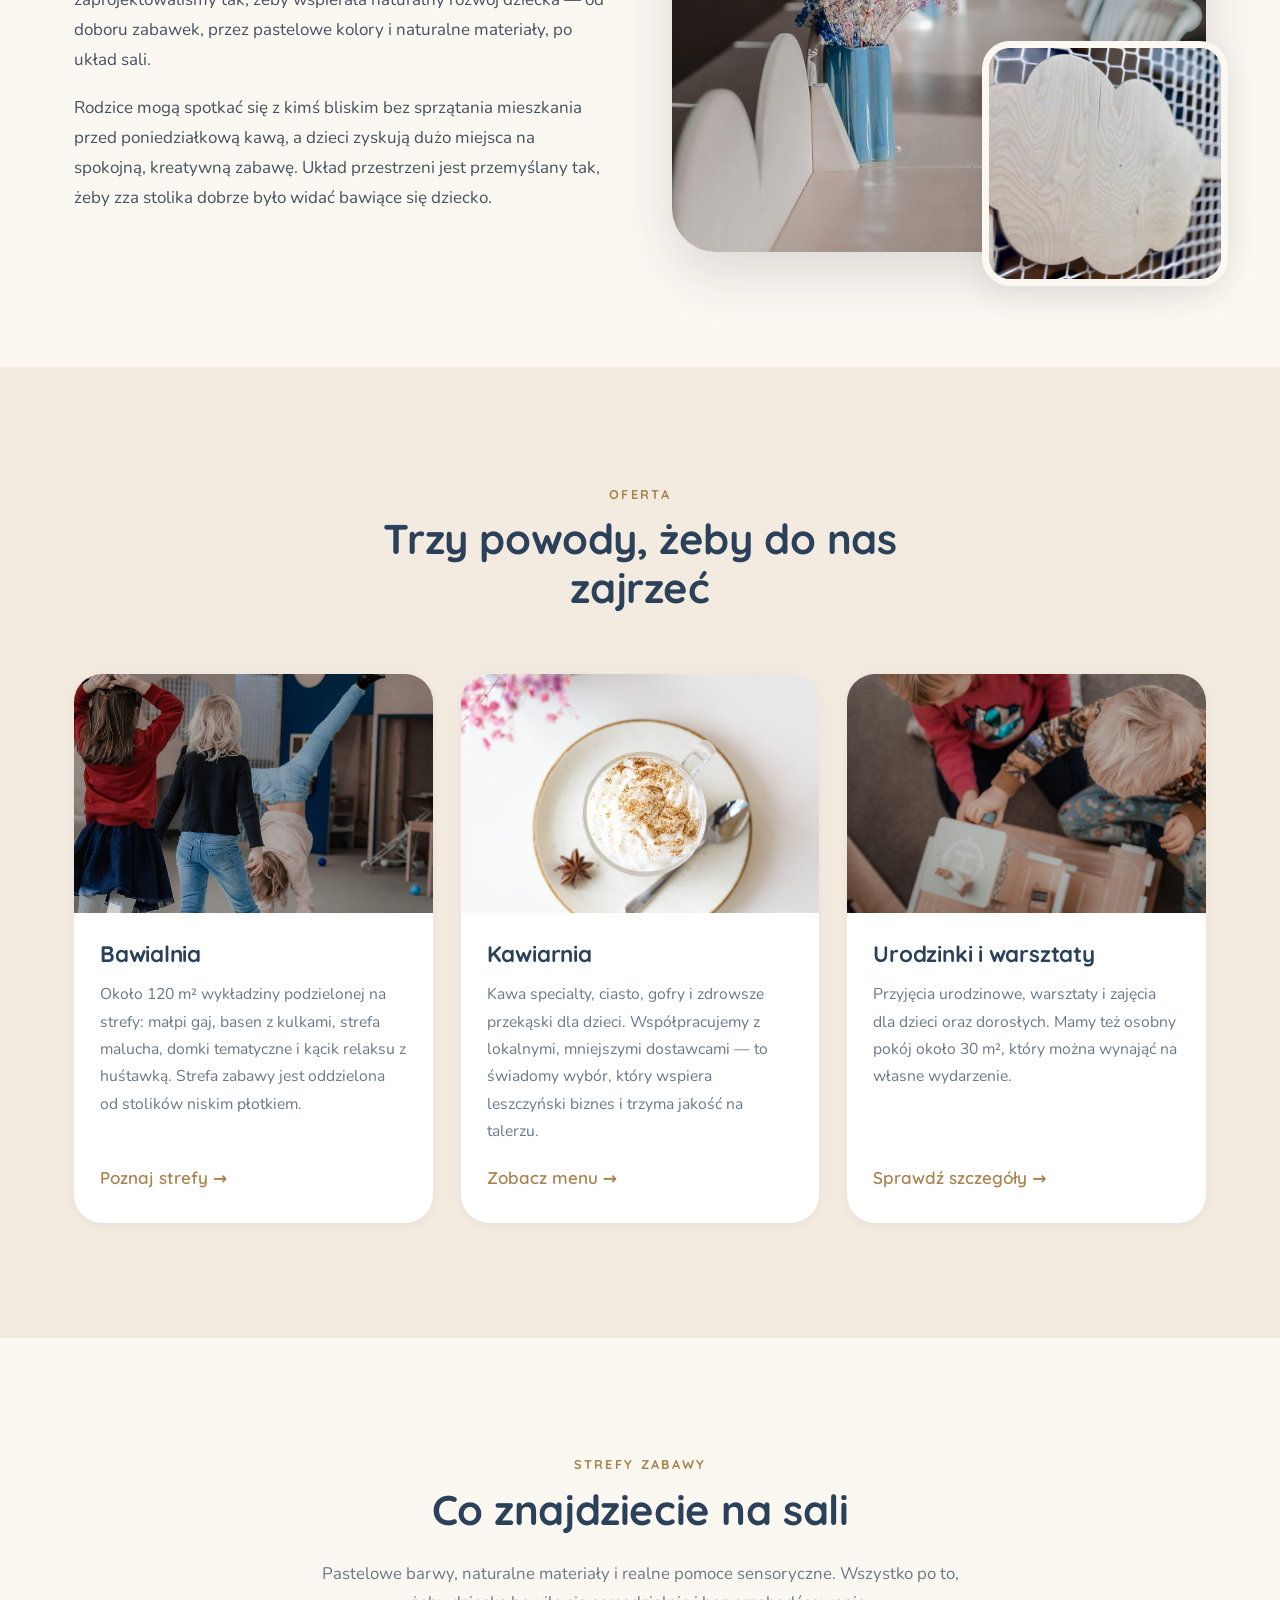
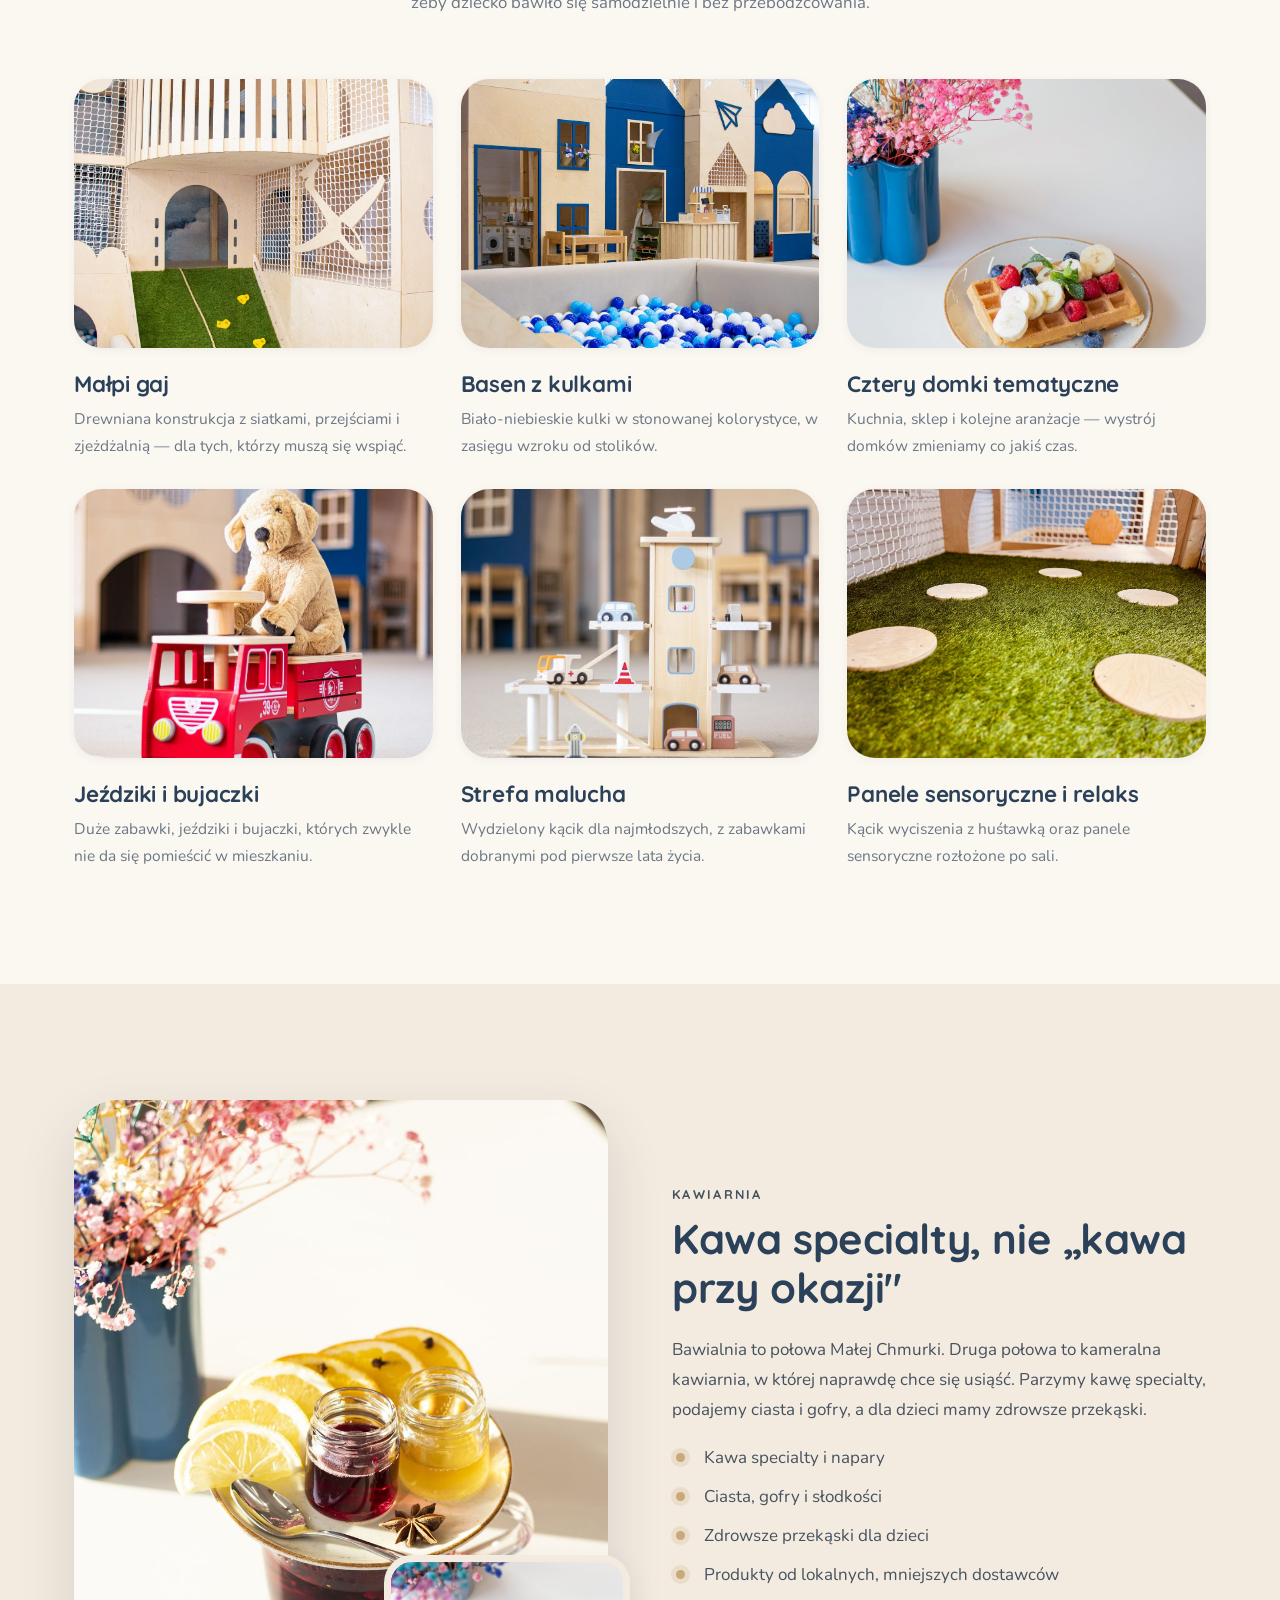
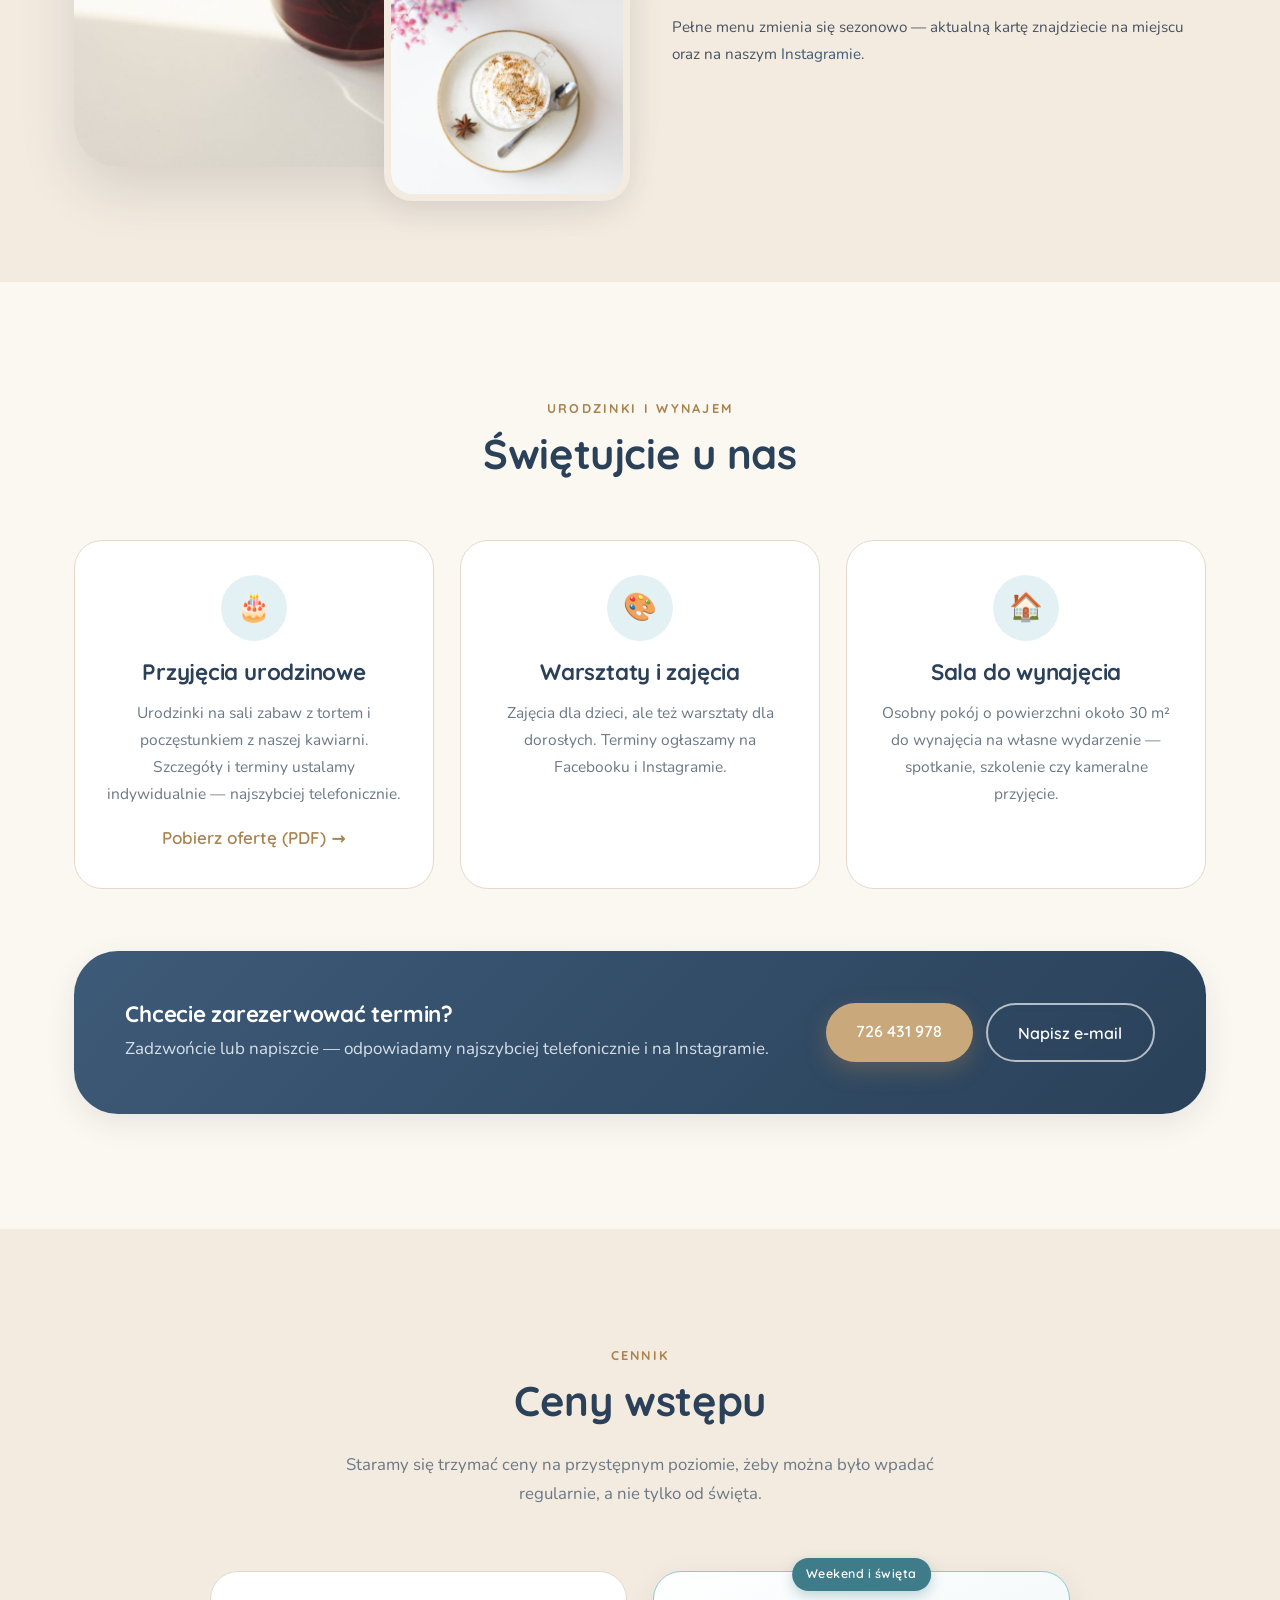
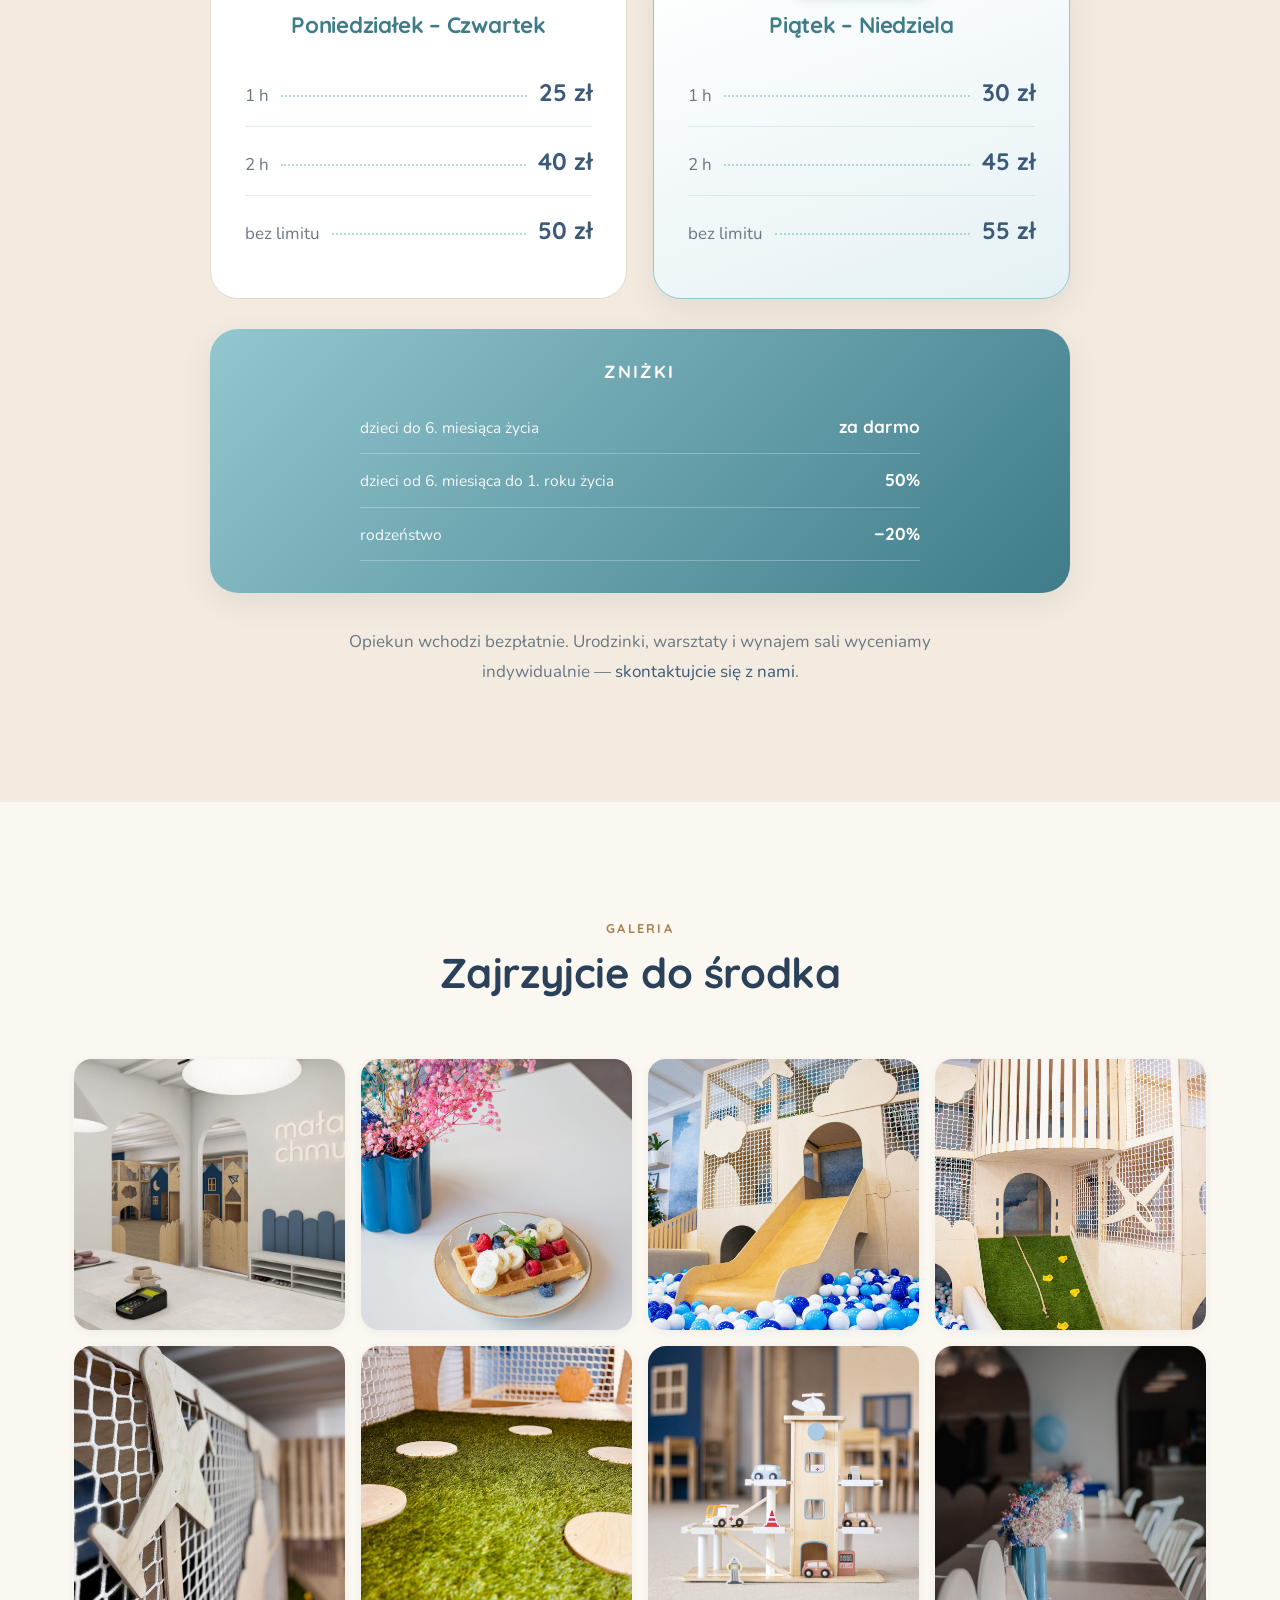
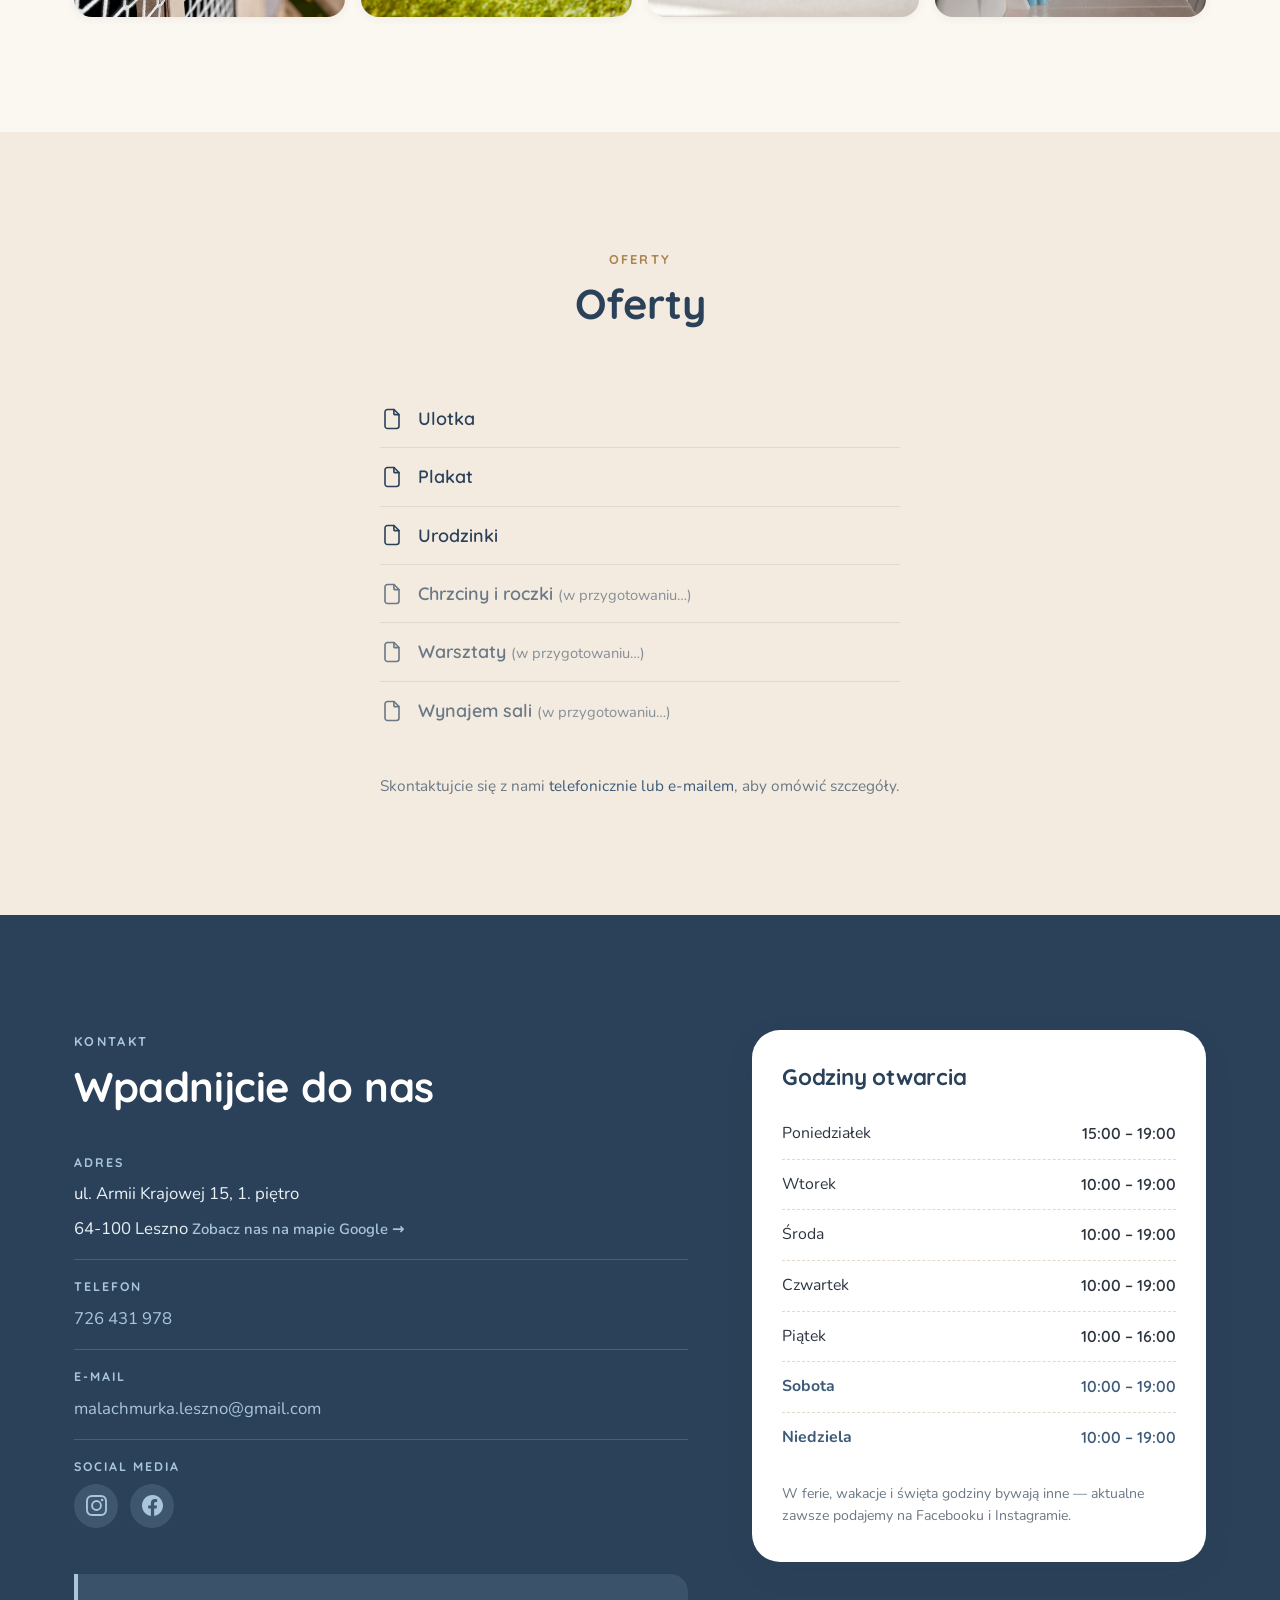
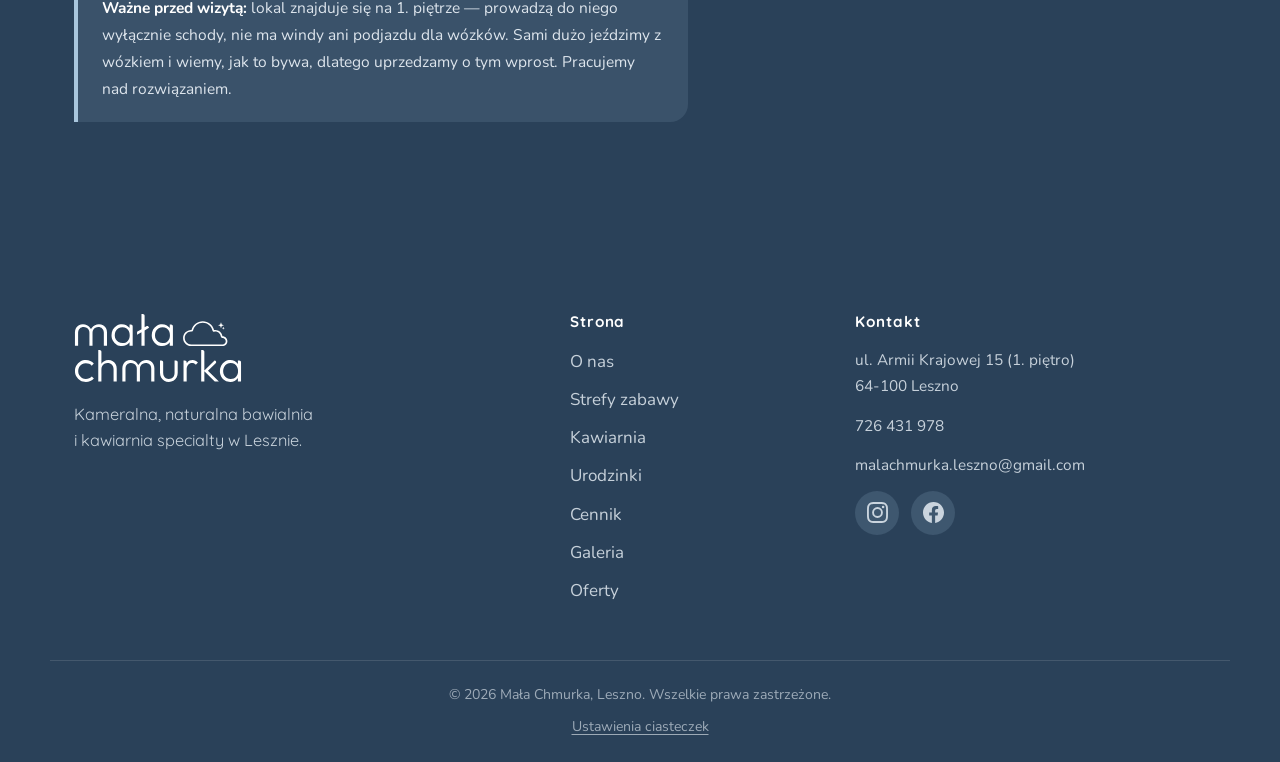
==== commit 328e7346: "Zakomentuj pasek licznika na stronie glownej Pasek z frekwencja ("W bawialni jest teraz luzno", "0 o" ====
--- a/index.html
+++ b/index.html
@@ -281,11 +281,11 @@
              menu się nie przełączyło — bo nikt na nie w tym momencie nie patrzy. -->
 
         <!-- slot 1 -->
-        <li data-nav-auth="guest"><a href="/mala-chmurka-zapisy/logowanie.html?next=/">Zaloguj się</a></li>
+        <!-- TYMCZASOWO WYŁĄCZONE: <li data-nav-auth="guest"><a href="/mala-chmurka-zapisy/logowanie.html?next=/">Zaloguj się</a></li> -->
         <li data-nav-auth="signed" data-nav-klient hidden><a href="/mala-chmurka-zapisy/historia-zamowien.html">Historia zamówień</a></li>
 
         <!-- slot 2, część dla gościa -->
-        <li data-nav-auth="guest"><a href="/mala-chmurka-zapisy/logowanie.html?tab=register&amp;next=/">Zarejestruj się</a></li>
+        <!-- TYMCZASOWO WYŁĄCZONE: <li data-nav-auth="guest"><a href="/mala-chmurka-zapisy/logowanie.html?tab=register&amp;next=/">Zarejestruj się</a></li> -->
 
         <!-- POZYCJE DLA OBSŁUGI — trzy przyciski, żeby dało się je znaleźć
              jednym rzutem oka. Odsłania je updateNavAuth() po sprawdzeniu
@@ -370,8 +370,10 @@
          href="https://www.google.com/maps/search/?api=1&amp;query=Ma%C5%82a%20Chmurka%20-%20naturalna%20bawialnia%2C%20Armii%20Krajowej%2015%2C%2064-100%20Leszno"
          target="_blank" rel="noopener">Odwiedź nas</a>
       <a class="btn btn-ghost" href="#strefy">Zobacz strefy zabawy</a>
+      <!-- TYMCZASOWO WYŁĄCZONE — wejścia do systemu zapisów
       <a class="btn btn-ghost" href="/mala-chmurka-zapisy/kalendarz-zajec.html">Grafik zajęć</a>
       <a class="btn btn-primary" href="/mala-chmurka-zapisy/rezerwacja-bawialni.html">Zarezerwuj miejsce</a>
+      -->
     </div>
   </div>
 
@@ -844,12 +846,14 @@
         <li><a href="#cennik">Cennik</a></li>
         <li><a href="#galeria">Galeria</a></li>
         <li><a href="#materialy">Oferty</a></li>
+        <!-- TYMCZASOWO WYŁĄCZONE — wejścia do systemu zapisów
         <li><a href="/mala-chmurka-zapisy/kalendarz-zajec.html">Grafik zajęć</a></li>
         <li><a href="/mala-chmurka-zapisy/rezerwacja-bawialni.html">Zarezerwuj miejsce</a></li>
+        -->
         <!-- Ta sama zasada co w menu na górze: gość widzi "Zarejestruj się",
              zalogowany - "Historia zamówień". Stan ustawia watchNavAuth(). -->
         <li data-nav-auth="signed" hidden><a href="/mala-chmurka-zapisy/historia-zamowien.html">Historia zamówień</a></li>
-        <li data-nav-auth="guest"><a href="/mala-chmurka-zapisy/logowanie.html?tab=register">Zarejestruj się</a></li>
+        <!-- TYMCZASOWO WYŁĄCZONE: <li data-nav-auth="guest"><a href="/mala-chmurka-zapisy/logowanie.html?tab=register">Zarejestruj się</a></li> -->
       </ul>
     </nav>
 
@@ -1011,7 +1015,9 @@
 
 <!-- Licznik dzieci w bawialni + licznik odwiedzin (system zapisów).
      Skrypt sam wstawia się nad sekcję „120 m² / 0–6 lat / 7 dni / 4 domki". -->
+<!-- TYMCZASOWO WYŁĄCZONE — pasek licznika (frekwencja w bawialni + liczba odwiedzin):
 <script type="module" src="/mala-chmurka-zapisy/assets/mc-licznik.js"></script>
+-->
 <script type="module">
   /* Menu główne: „Zaloguj się" dla gościa, „Historia zamówień" po zalogowaniu,
      a dla obsługi — przyciski panelu. Stanem steruje watchNavAuth().
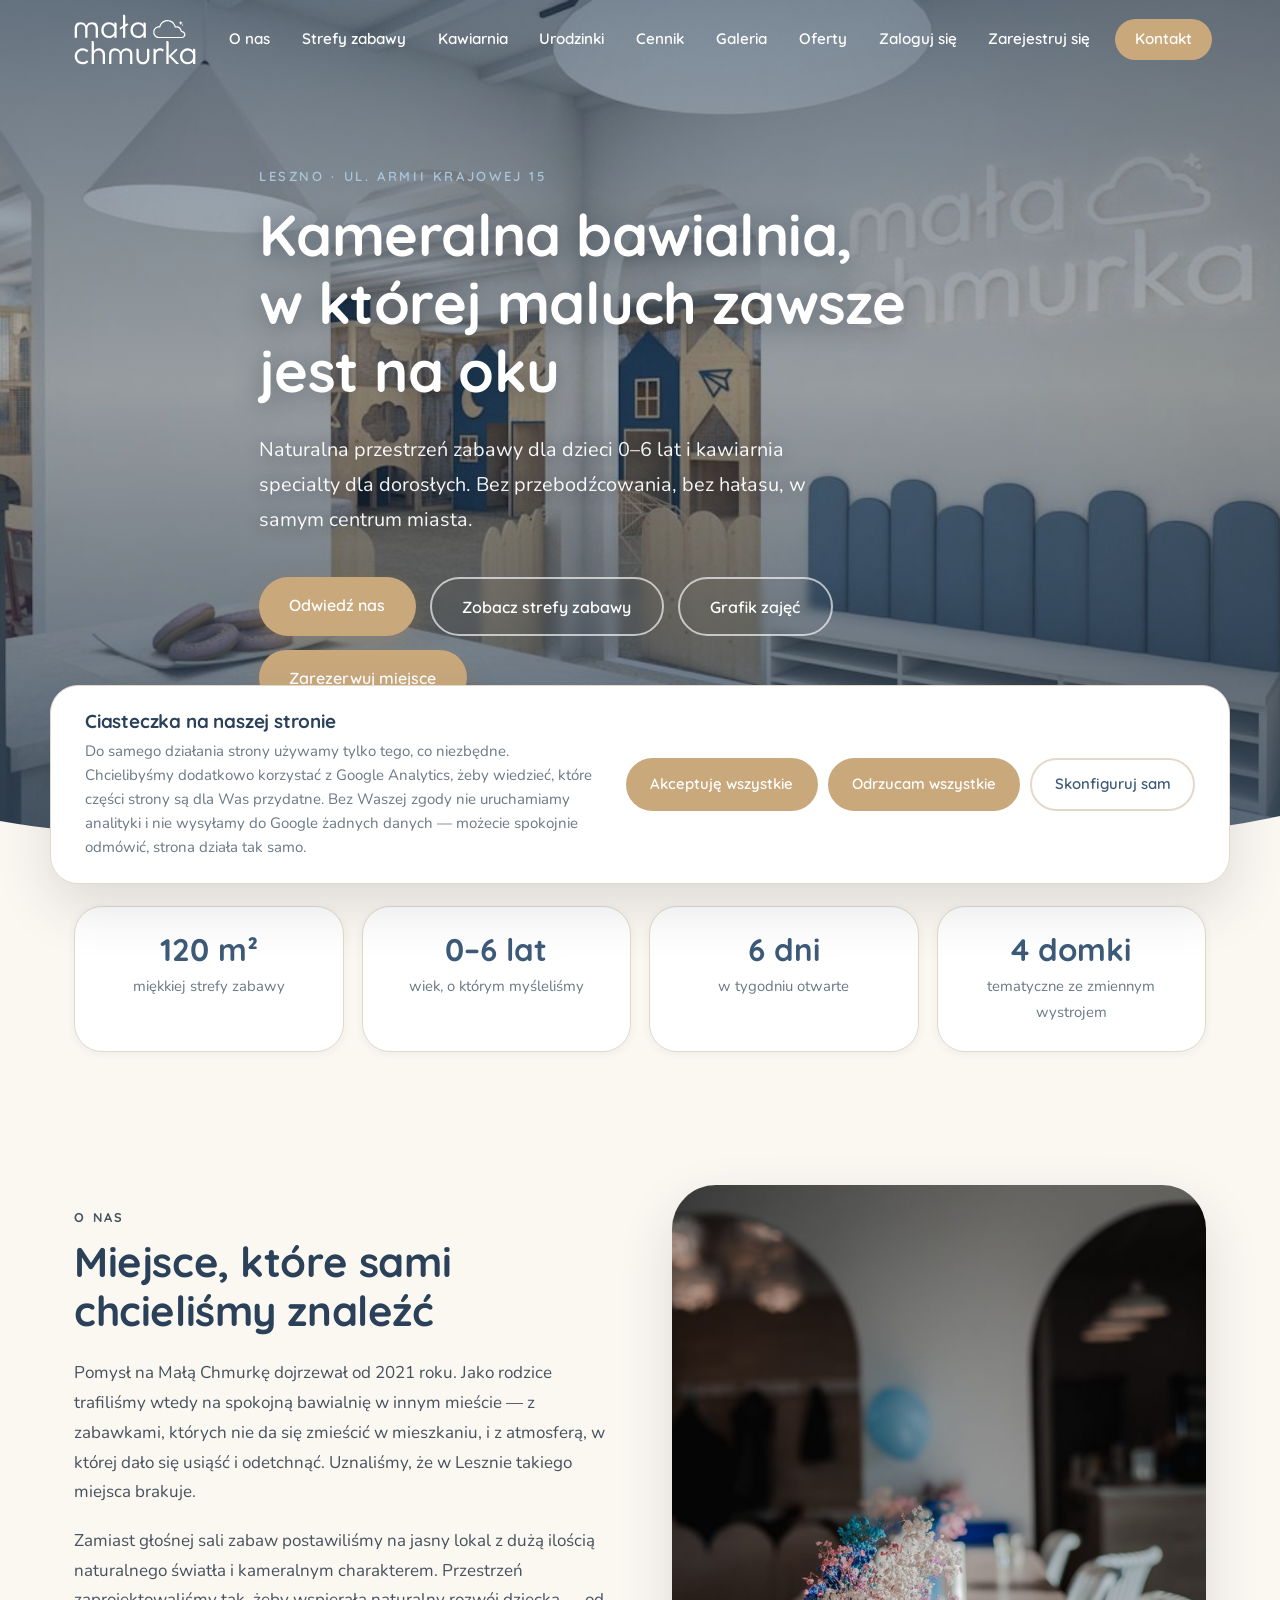
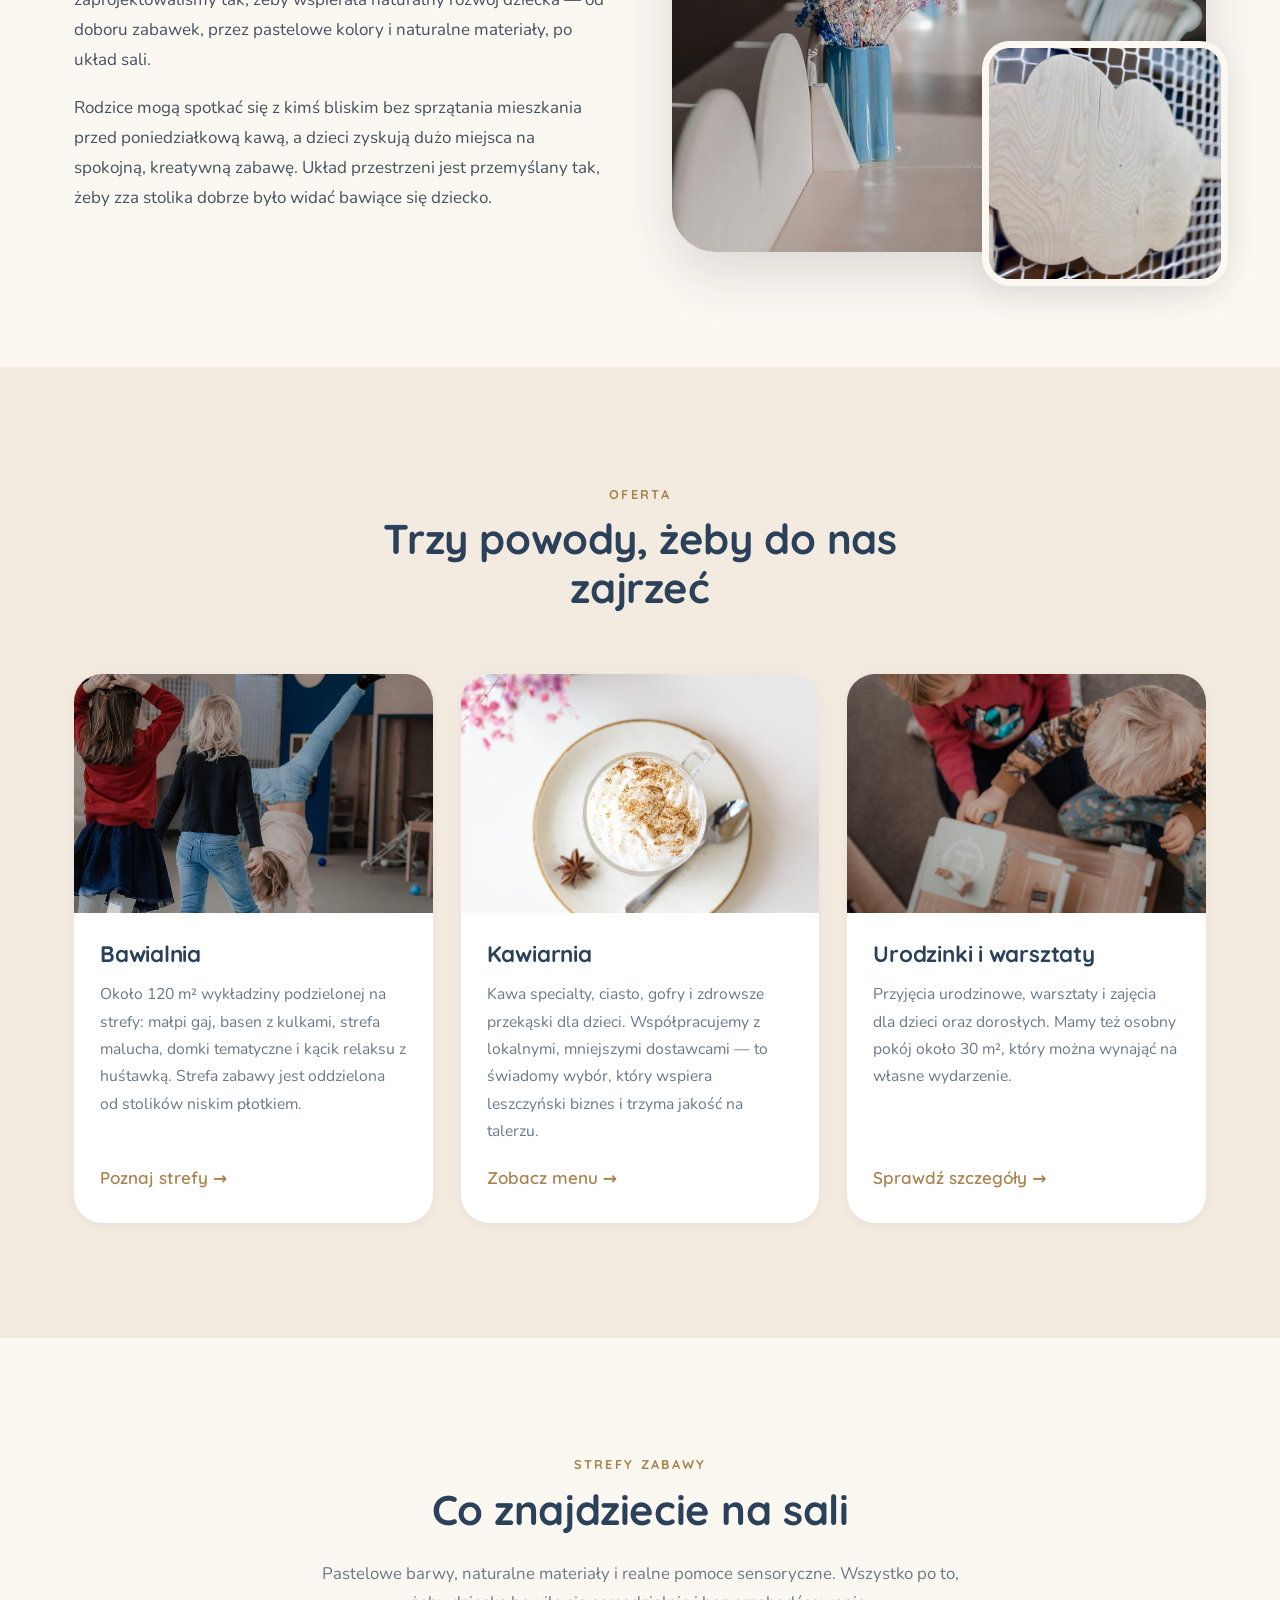
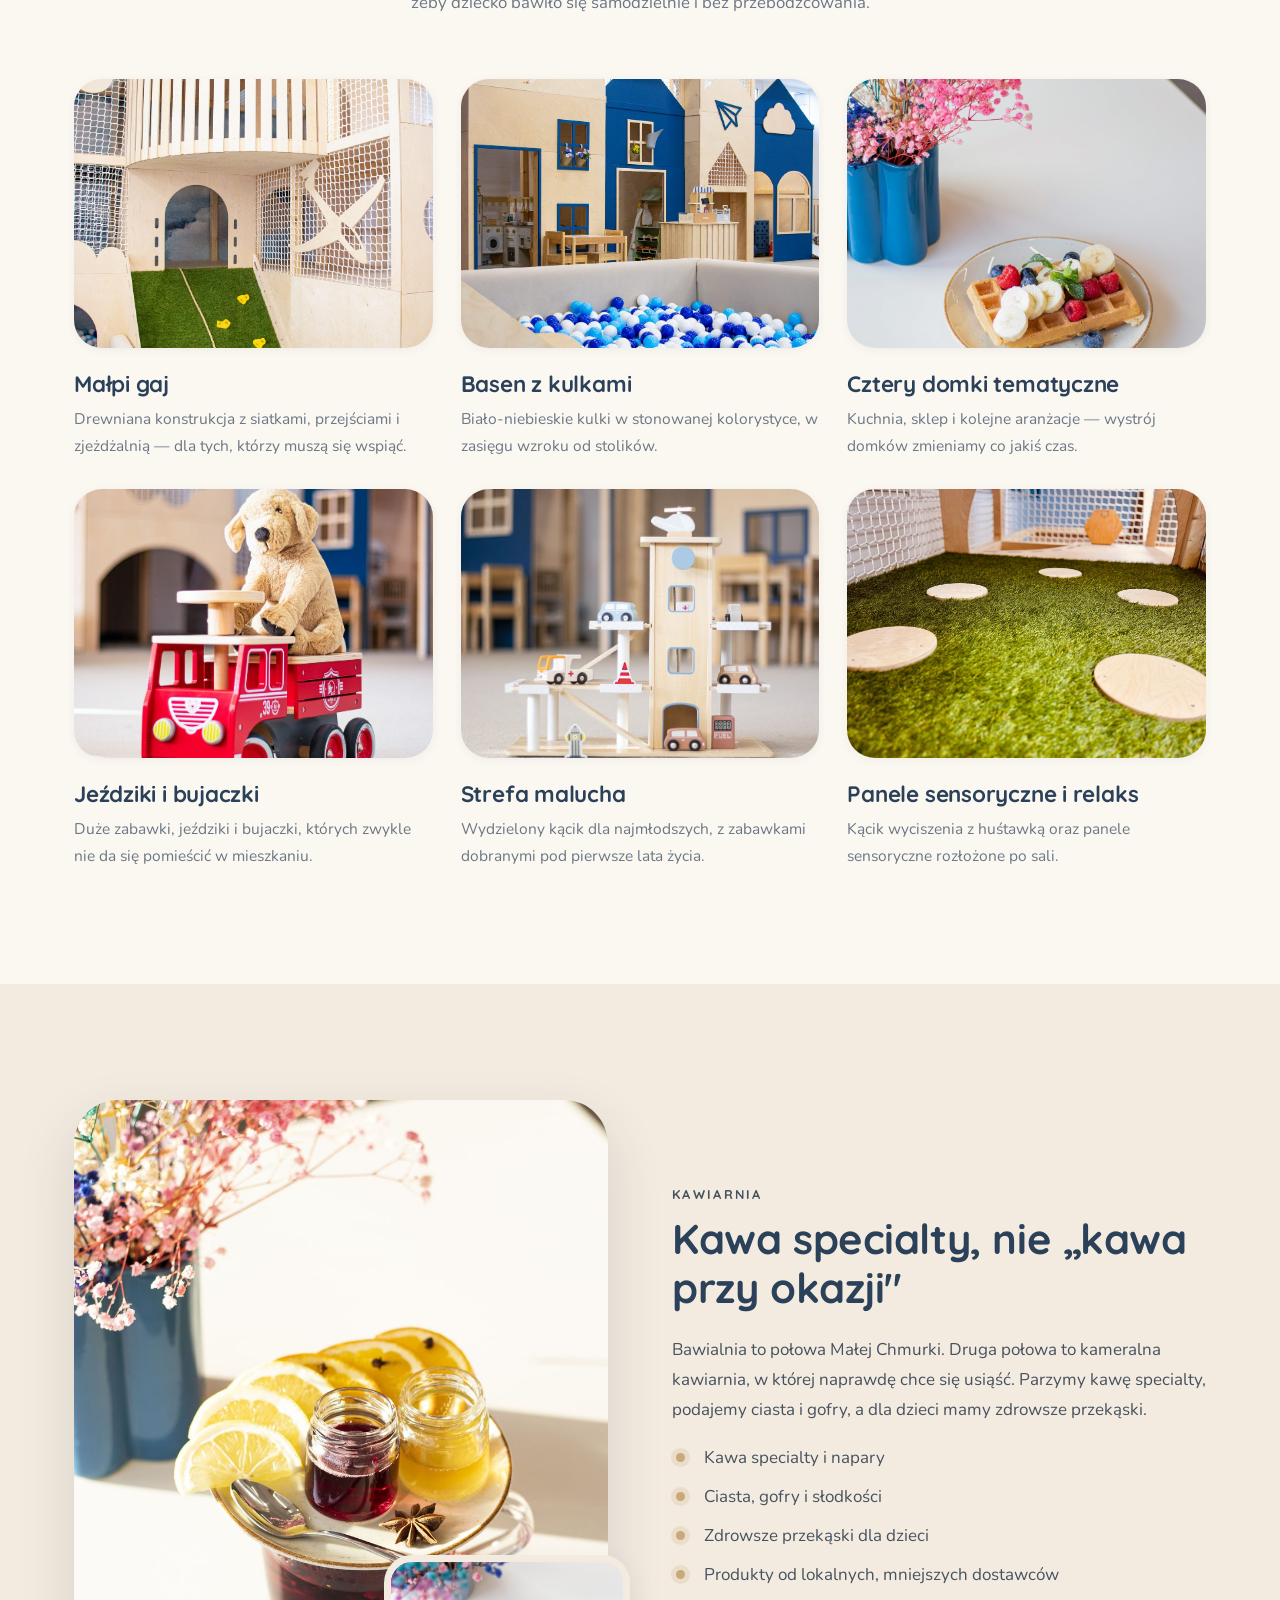
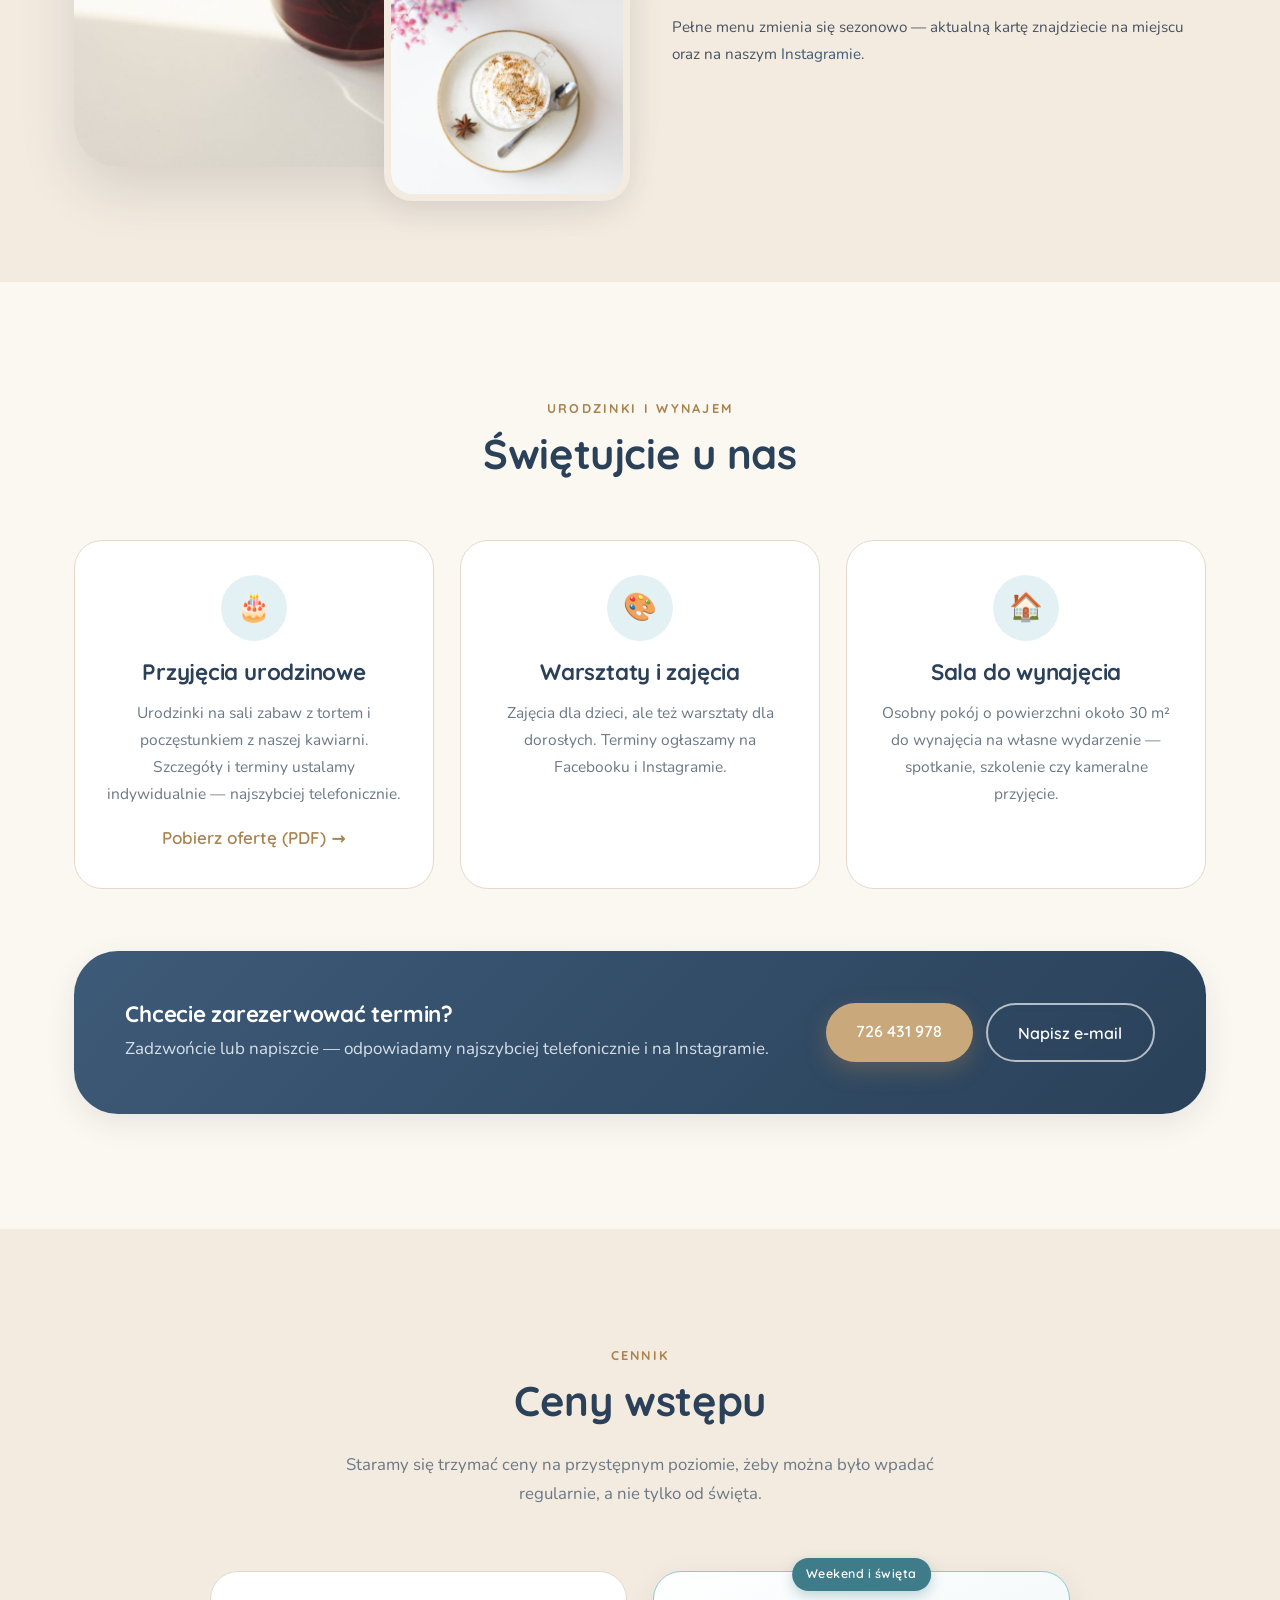
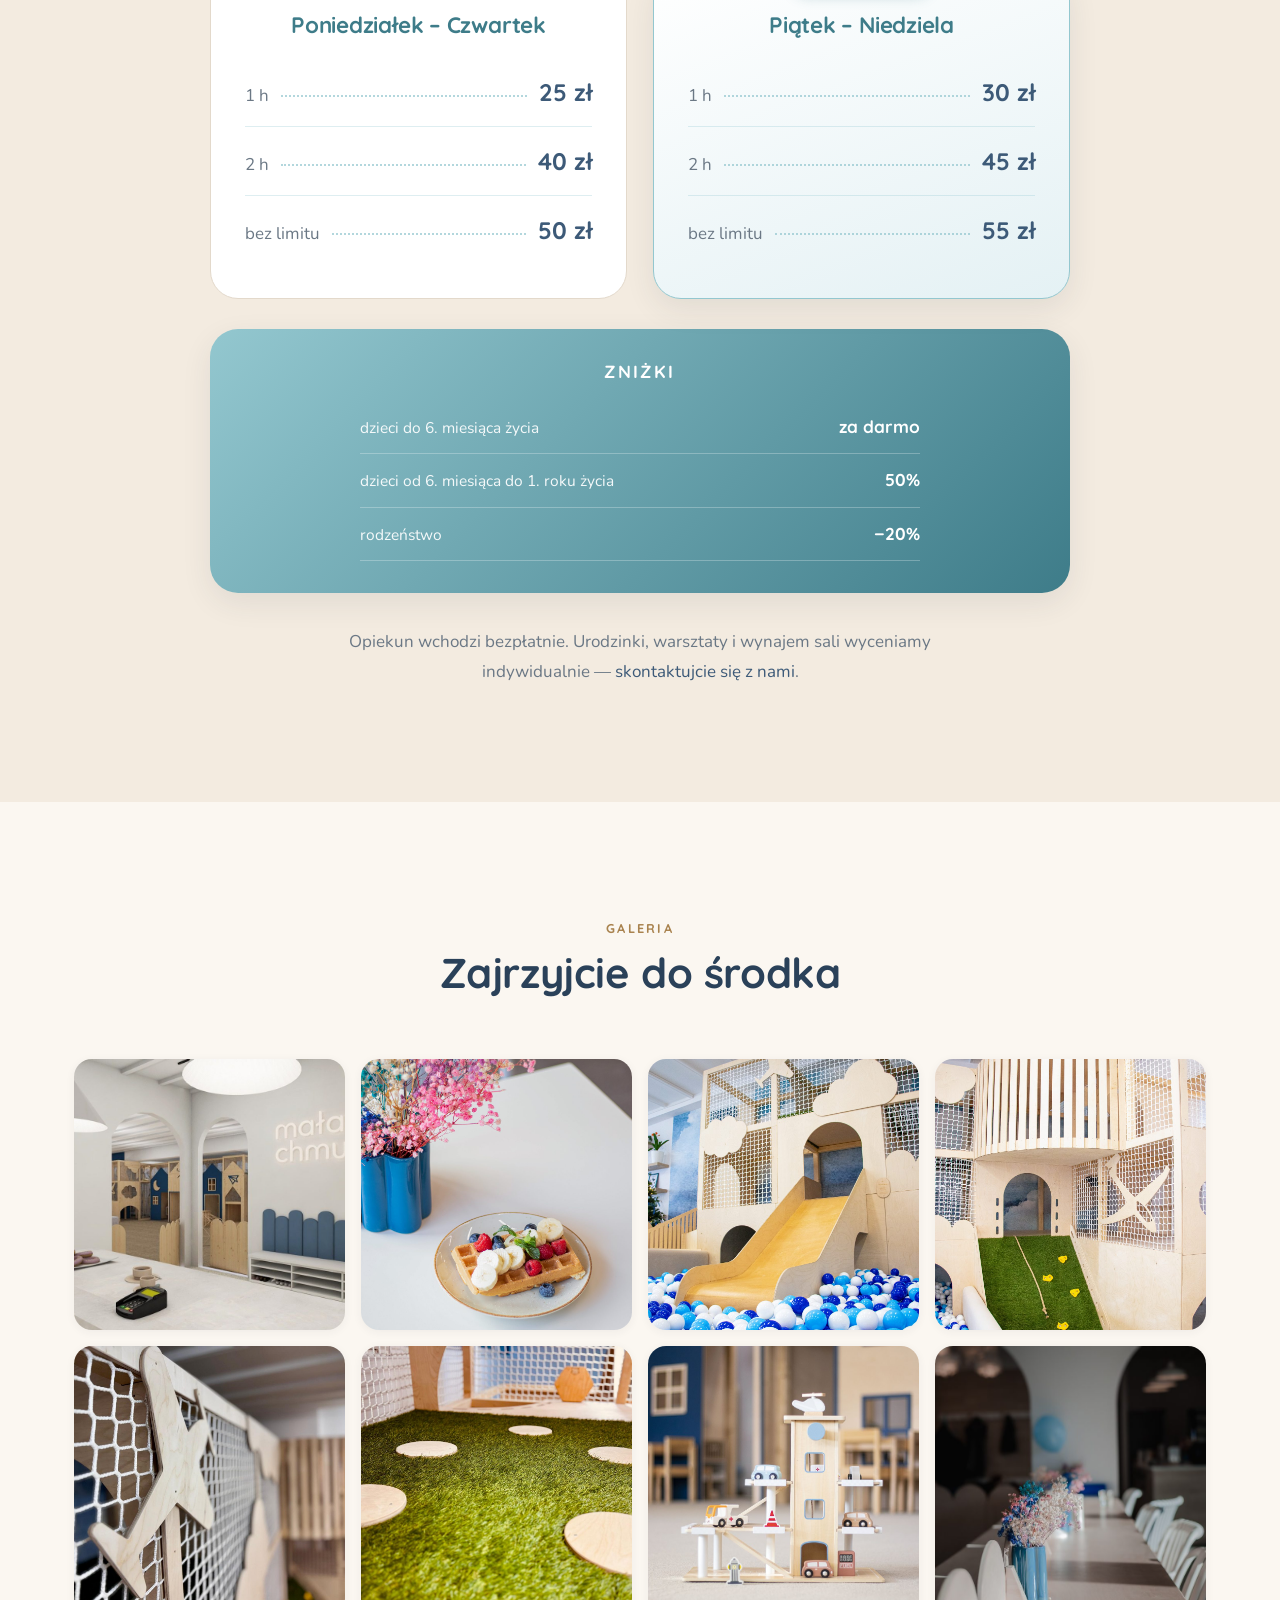
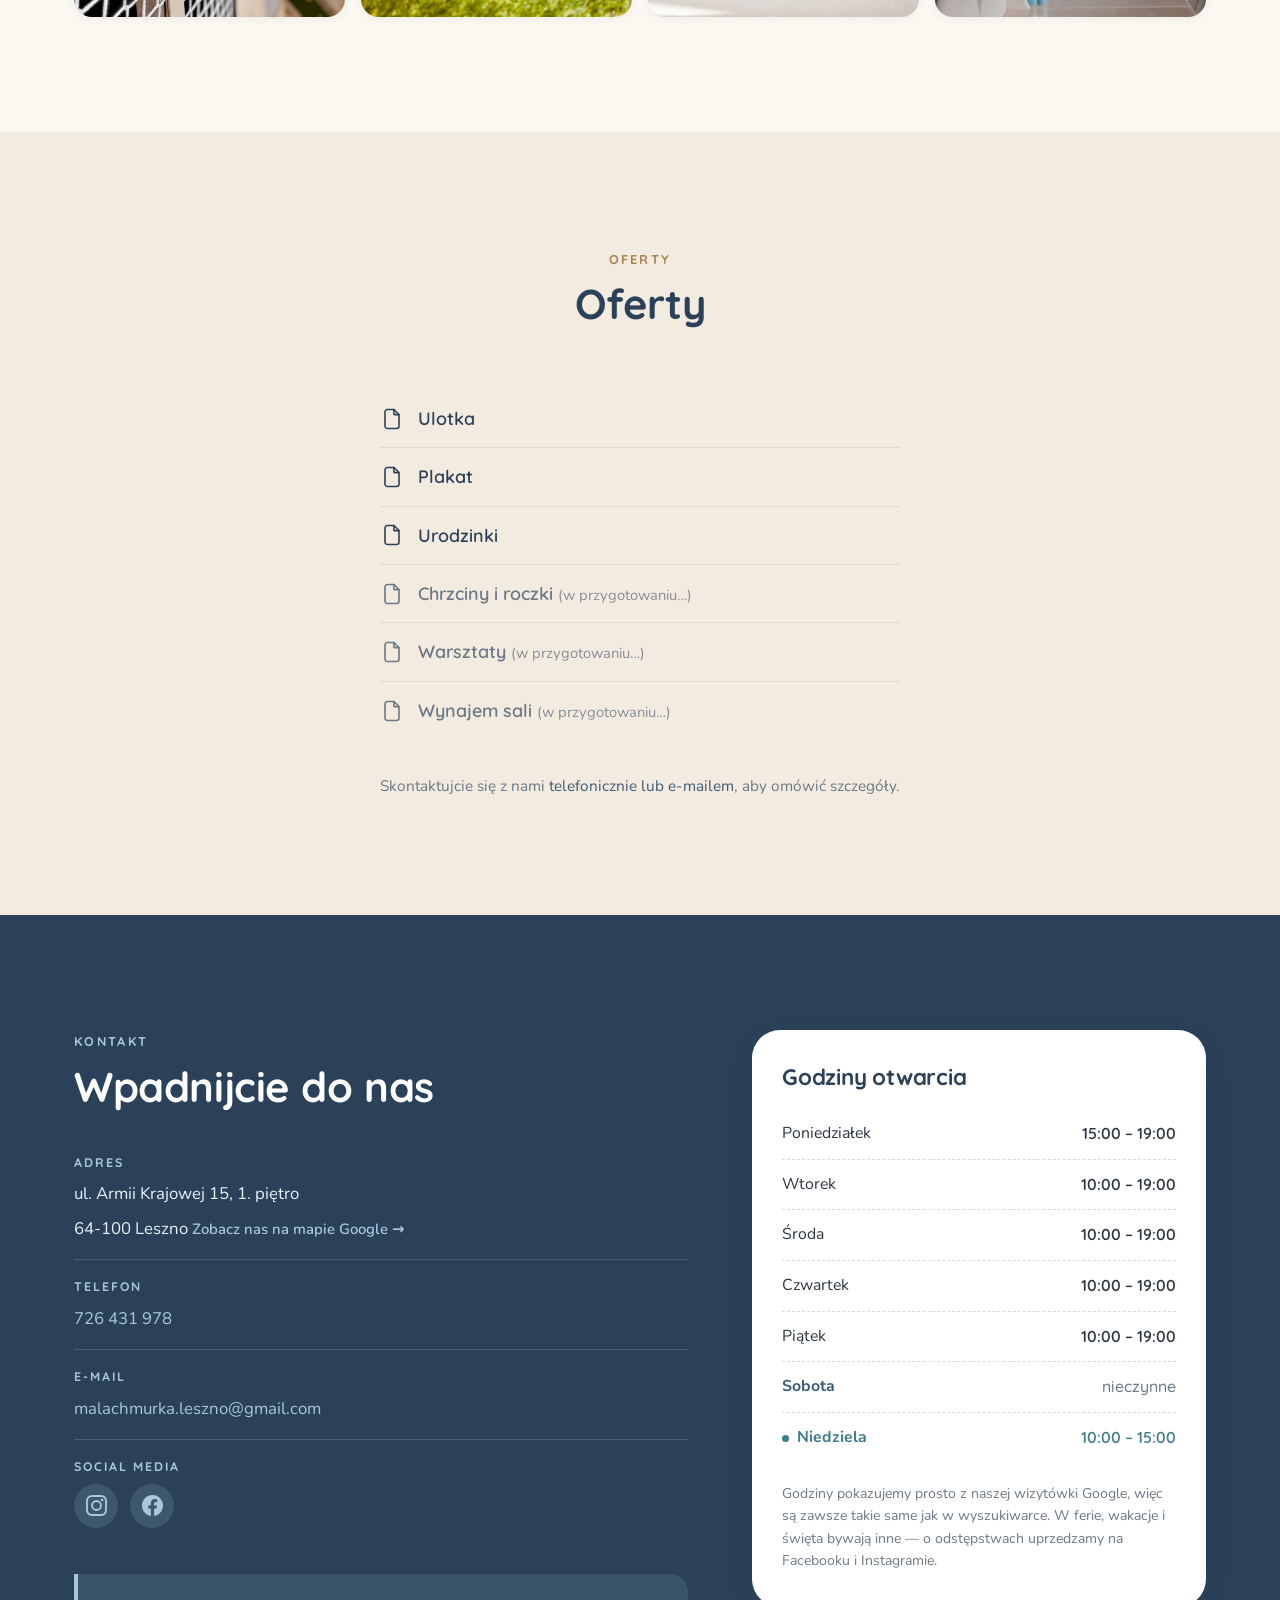
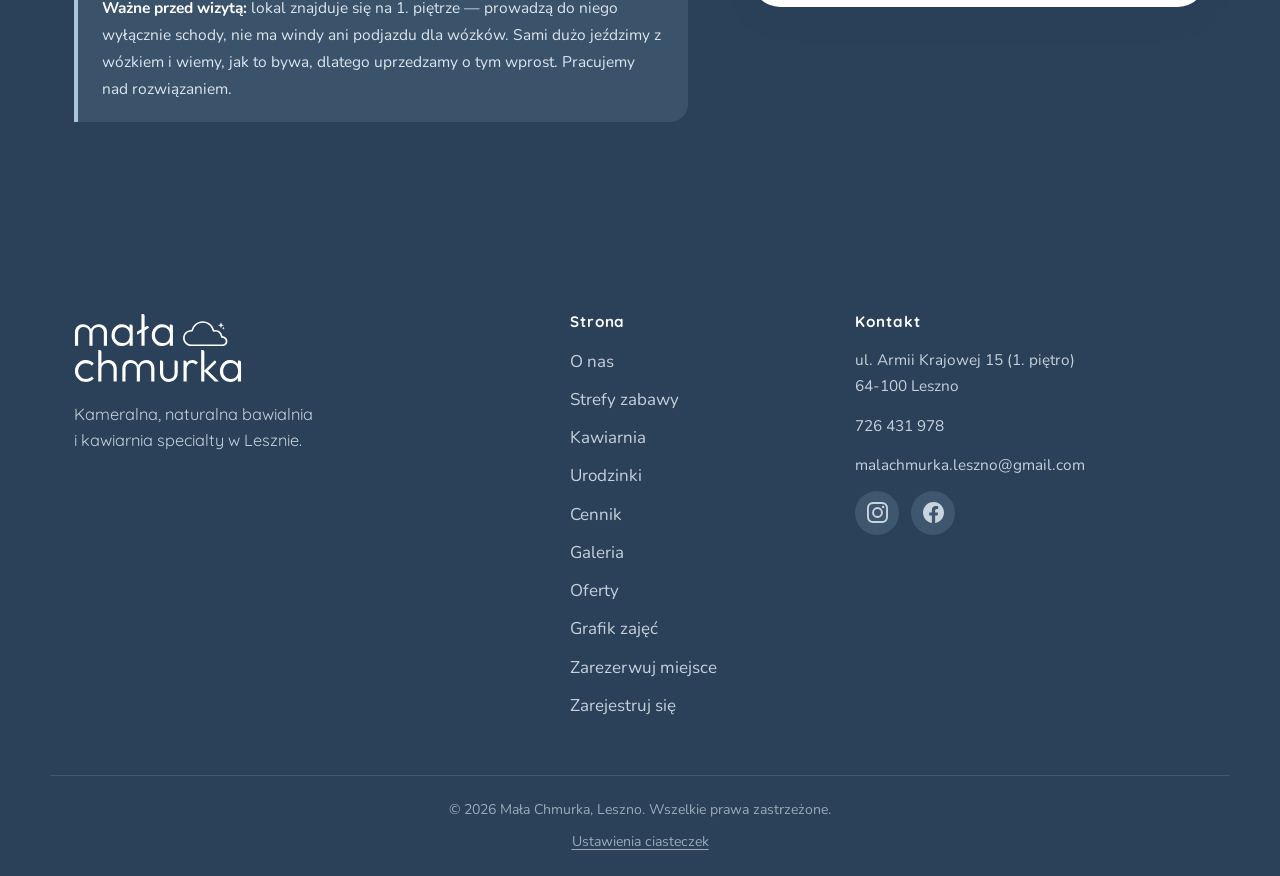
==== commit 1ed3f0f9: "Godziny otwarcia bierzemy z wizytowki Google, nie z kodu Godziny byly przepisane recznie w trzech mi" ====
--- a/index.html
+++ b/index.html
@@ -38,11 +38,15 @@
 <!-- ============================================================
      Dane strukturalne — profil firmy lokalnej. Dzięki temu blokowi
      Google może pokazać w wynikach godziny otwarcia, adres, telefon
-     i ceny. Po każdej zmianie godzin lub cennika na stronie trzeba
-     poprawić je także tutaj — inaczej Google pokaże nieaktualne.
+     i ceny. Po zmianie cennika trzeba poprawić go także tutaj.
+
+     GODZIN OTWARCIA TU NIE POPRAWIAMY. Zmienia się je w wizytówce
+     Google, a mc-godziny.js przepisuje je stamtąd do tego bloku przy
+     wczytaniu strony. Wartości poniżej są zapasem na wypadek, gdyby
+     pobranie się nie udało (stan wizytówki na 17.09.2026).
      Sprawdzenie: https://validator.schema.org/
      ============================================================ -->
-<script type="application/ld+json">
+<script type="application/ld+json" id="mcDaneFirmy">
 {
   "@context": "https://schema.org",
   "@graph": [
@@ -87,9 +91,8 @@
       ],
       "openingHoursSpecification": [
         { "@type": "OpeningHoursSpecification", "dayOfWeek": "Monday",    "opens": "15:00", "closes": "19:00" },
-        { "@type": "OpeningHoursSpecification", "dayOfWeek": ["Tuesday", "Wednesday", "Thursday"], "opens": "10:00", "closes": "19:00" },
-        { "@type": "OpeningHoursSpecification", "dayOfWeek": "Friday",    "opens": "10:00", "closes": "16:00" },
-        { "@type": "OpeningHoursSpecification", "dayOfWeek": ["Saturday", "Sunday"], "opens": "10:00", "closes": "19:00" }
+        { "@type": "OpeningHoursSpecification", "dayOfWeek": ["Tuesday", "Wednesday", "Thursday", "Friday"], "opens": "10:00", "closes": "19:00" },
+        { "@type": "OpeningHoursSpecification", "dayOfWeek": "Sunday",    "opens": "10:00", "closes": "15:00" }
       ],
       "amenityFeature": [
         { "@type": "LocationFeatureSpecification", "name": "Małpi gaj", "value": true },
@@ -281,11 +284,11 @@
              menu się nie przełączyło — bo nikt na nie w tym momencie nie patrzy. -->
 
         <!-- slot 1 -->
-        <!-- TYMCZASOWO WYŁĄCZONE: <li data-nav-auth="guest"><a href="/mala-chmurka-zapisy/logowanie.html?next=/">Zaloguj się</a></li> -->
+        <li data-nav-auth="guest"><a href="/mala-chmurka-zapisy/logowanie.html?next=/">Zaloguj się</a></li>
         <li data-nav-auth="signed" data-nav-klient hidden><a href="/mala-chmurka-zapisy/historia-zamowien.html">Historia zamówień</a></li>
 
         <!-- slot 2, część dla gościa -->
-        <!-- TYMCZASOWO WYŁĄCZONE: <li data-nav-auth="guest"><a href="/mala-chmurka-zapisy/logowanie.html?tab=register&amp;next=/">Zarejestruj się</a></li> -->
+        <li data-nav-auth="guest"><a href="/mala-chmurka-zapisy/logowanie.html?tab=register&amp;next=/">Zarejestruj się</a></li>
 
         <!-- POZYCJE DLA OBSŁUGI — trzy przyciski, żeby dało się je znaleźć
              jednym rzutem oka. Odsłania je updateNavAuth() po sprawdzeniu
@@ -363,17 +366,15 @@
     <h1>Kameralna bawialnia,<br>w której maluch zawsze jest&nbsp;na&nbsp;oku</h1>
     <p class="hero-lead">
       Naturalna przestrzeń zabawy dla dzieci 0–6 lat i kawiarnia specialty dla dorosłych.
-      Bez przebodźcowania, bez hałasu, siedem dni w tygodniu.
+      Bez przebodźcowania, bez hałasu, w samym centrum miasta.
     </p>
     <div class="hero-actions">
       <a class="btn btn-primary"
          href="https://www.google.com/maps/search/?api=1&amp;query=Ma%C5%82a%20Chmurka%20-%20naturalna%20bawialnia%2C%20Armii%20Krajowej%2015%2C%2064-100%20Leszno"
          target="_blank" rel="noopener">Odwiedź nas</a>
       <a class="btn btn-ghost" href="#strefy">Zobacz strefy zabawy</a>
-      <!-- TYMCZASOWO WYŁĄCZONE — wejścia do systemu zapisów
       <a class="btn btn-ghost" href="/mala-chmurka-zapisy/kalendarz-zajec.html">Grafik zajęć</a>
       <a class="btn btn-primary" href="/mala-chmurka-zapisy/rezerwacja-bawialni.html">Zarezerwuj miejsce</a>
-      -->
     </div>
   </div>
 
@@ -395,8 +396,10 @@
       <span class="fact-num">0–6 lat</span>
       <span class="fact-label">wiek, o którym myśleliśmy</span>
     </div>
+    <!-- Liczbę dni podmienia mc-godziny.js na podstawie wizytówki Google —
+         inaczej zamknięcie jednego dnia w tygodniu zostawiłoby tu nieprawdę. -->
     <div class="fact reveal">
-      <span class="fact-num">7 dni</span>
+      <span class="fact-num" id="mcDniOtwarte">6 dni</span>
       <span class="fact-label">w tygodniu otwarte</span>
     </div>
     <div class="fact reveal">
@@ -803,21 +806,25 @@
     </div>
 
     <div class="contact-col reveal">
-      <!-- UWAGA: godziny przepisane z grafiki na ferie — zweryfikuj przed publikacją -->
+      <!-- Tę listę przepisuje mc-godziny.js prosto z wizytówki Google, więc
+           godziny zmienia się w wizytówce, a nie tutaj. Wpisane niżej wartości
+           są zapasem: zobaczy je ktoś z wyłączonym JavaScriptem albo wtedy,
+           gdy pobranie z Google się nie uda (stan wizytówki na 17.09.2026). -->
       <div class="hours-card">
         <h3>Godziny otwarcia</h3>
-        <ul class="hours">
+        <ul class="hours" id="mcGodziny">
           <li><span>Poniedziałek</span><span>15:00 – 19:00</span></li>
           <li><span>Wtorek</span><span>10:00 – 19:00</span></li>
           <li><span>Środa</span><span>10:00 – 19:00</span></li>
           <li><span>Czwartek</span><span>10:00 – 19:00</span></li>
-          <li><span>Piątek</span><span>10:00 – 16:00</span></li>
-          <li class="is-weekend"><span>Sobota</span><span>10:00 – 19:00</span></li>
-          <li class="is-weekend"><span>Niedziela</span><span>10:00 – 19:00</span></li>
+          <li><span>Piątek</span><span>10:00 – 19:00</span></li>
+          <li class="is-weekend is-closed"><span>Sobota</span><span>nieczynne</span></li>
+          <li class="is-weekend"><span>Niedziela</span><span>10:00 – 15:00</span></li>
         </ul>
         <p class="hours-note">
-          W ferie, wakacje i święta godziny bywają inne — aktualne zawsze podajemy
-          na Facebooku i Instagramie.
+          Godziny pokazujemy prosto z naszej wizytówki Google, więc są zawsze takie same
+          jak w wyszukiwarce. W ferie, wakacje i święta bywają inne — o odstępstwach
+          uprzedzamy na Facebooku i Instagramie.
         </p>
       </div>
     </div>
@@ -846,14 +853,12 @@
         <li><a href="#cennik">Cennik</a></li>
         <li><a href="#galeria">Galeria</a></li>
         <li><a href="#materialy">Oferty</a></li>
-        <!-- TYMCZASOWO WYŁĄCZONE — wejścia do systemu zapisów
         <li><a href="/mala-chmurka-zapisy/kalendarz-zajec.html">Grafik zajęć</a></li>
         <li><a href="/mala-chmurka-zapisy/rezerwacja-bawialni.html">Zarezerwuj miejsce</a></li>
-        -->
         <!-- Ta sama zasada co w menu na górze: gość widzi "Zarejestruj się",
              zalogowany - "Historia zamówień". Stan ustawia watchNavAuth(). -->
         <li data-nav-auth="signed" hidden><a href="/mala-chmurka-zapisy/historia-zamowien.html">Historia zamówień</a></li>
-        <!-- TYMCZASOWO WYŁĄCZONE: <li data-nav-auth="guest"><a href="/mala-chmurka-zapisy/logowanie.html?tab=register">Zarejestruj się</a></li> -->
+        <li data-nav-auth="guest"><a href="/mala-chmurka-zapisy/logowanie.html?tab=register">Zarejestruj się</a></li>
       </ul>
     </nav>
 
@@ -1014,10 +1019,17 @@
 </script>
 
 <!-- Licznik dzieci w bawialni + licznik odwiedzin (system zapisów).
-     Skrypt sam wstawia się nad sekcję „120 m² / 0–6 lat / 7 dni / 4 domki". -->
-<!-- TYMCZASOWO WYŁĄCZONE — pasek licznika (frekwencja w bawialni + liczba odwiedzin):
+     Skrypt sam wstawia się nad sekcję „120 m² / 0–6 lat / N dni / 4 domki". -->
 <script type="module" src="/mala-chmurka-zapisy/assets/mc-licznik.js"></script>
--->
+
+<!-- Godziny otwarcia prosto z wizytówki Google: karta w sekcji kontaktowej,
+     kafelek „N dni w tygodniu" i dane strukturalne. Bez klucza API w
+     firebase-config.js skrypt zostawia godziny zapasowe wpisane w HTML. -->
+<script type="module" src="/mala-chmurka-zapisy/assets/mc-godziny.js"></script>
+
+<!-- Okienko „Bawialnia nieczynna" — pokazuje dni wykluczone w panelu admina,
+     ale wyłącznie te zaznaczone jako widoczne na stronie głównej. -->
+<script type="module" src="/mala-chmurka-zapisy/assets/mc-nieczynne.js"></script>
 <script type="module">
   /* Menu główne: „Zaloguj się" dla gościa, „Historia zamówień" po zalogowaniu,
      a dla obsługi — przyciski panelu. Stanem steruje watchNavAuth().
--- a/css/style.css
+++ b/css/style.css
@@ -855,6 +855,19 @@
 .hours li:last-child { border-bottom: 0; }
 .hours li.is-weekend { font-weight: 700; color: var(--navy); }
 .hours li span:last-child { font-family: var(--font-head); font-weight: 600; white-space: nowrap; }
+
+/* Dzień zamknięty i dzień dzisiejszy. Godziny bierzemy z wizytówki Google,
+   więc „nieczynne" nie jest już wyjątkiem, który zdarza się raz na rok —
+   musi się dać odczytać jednym spojrzeniem. Dzisiejszy wiersz dostaje kropkę
+   przed nazwą dnia, a nie samo pogrubienie: pogrubienie zajmuje już weekend. */
+.hours li.is-closed span:last-child { color: var(--muted); font-weight: 500; }
+.hours li.is-today { color: var(--brand-deep); }
+.hours li.is-today span:first-child::before {
+  content: ""; display: inline-block;
+  width: 7px; height: 7px; margin-right: 8px;
+  border-radius: 50%; background: var(--brand-deep);
+  vertical-align: middle;
+}
 .hours-note { margin: 20px 0 0; font-size: .88rem; color: var(--muted); line-height: 1.6; }
 
 /* ==========================================================================
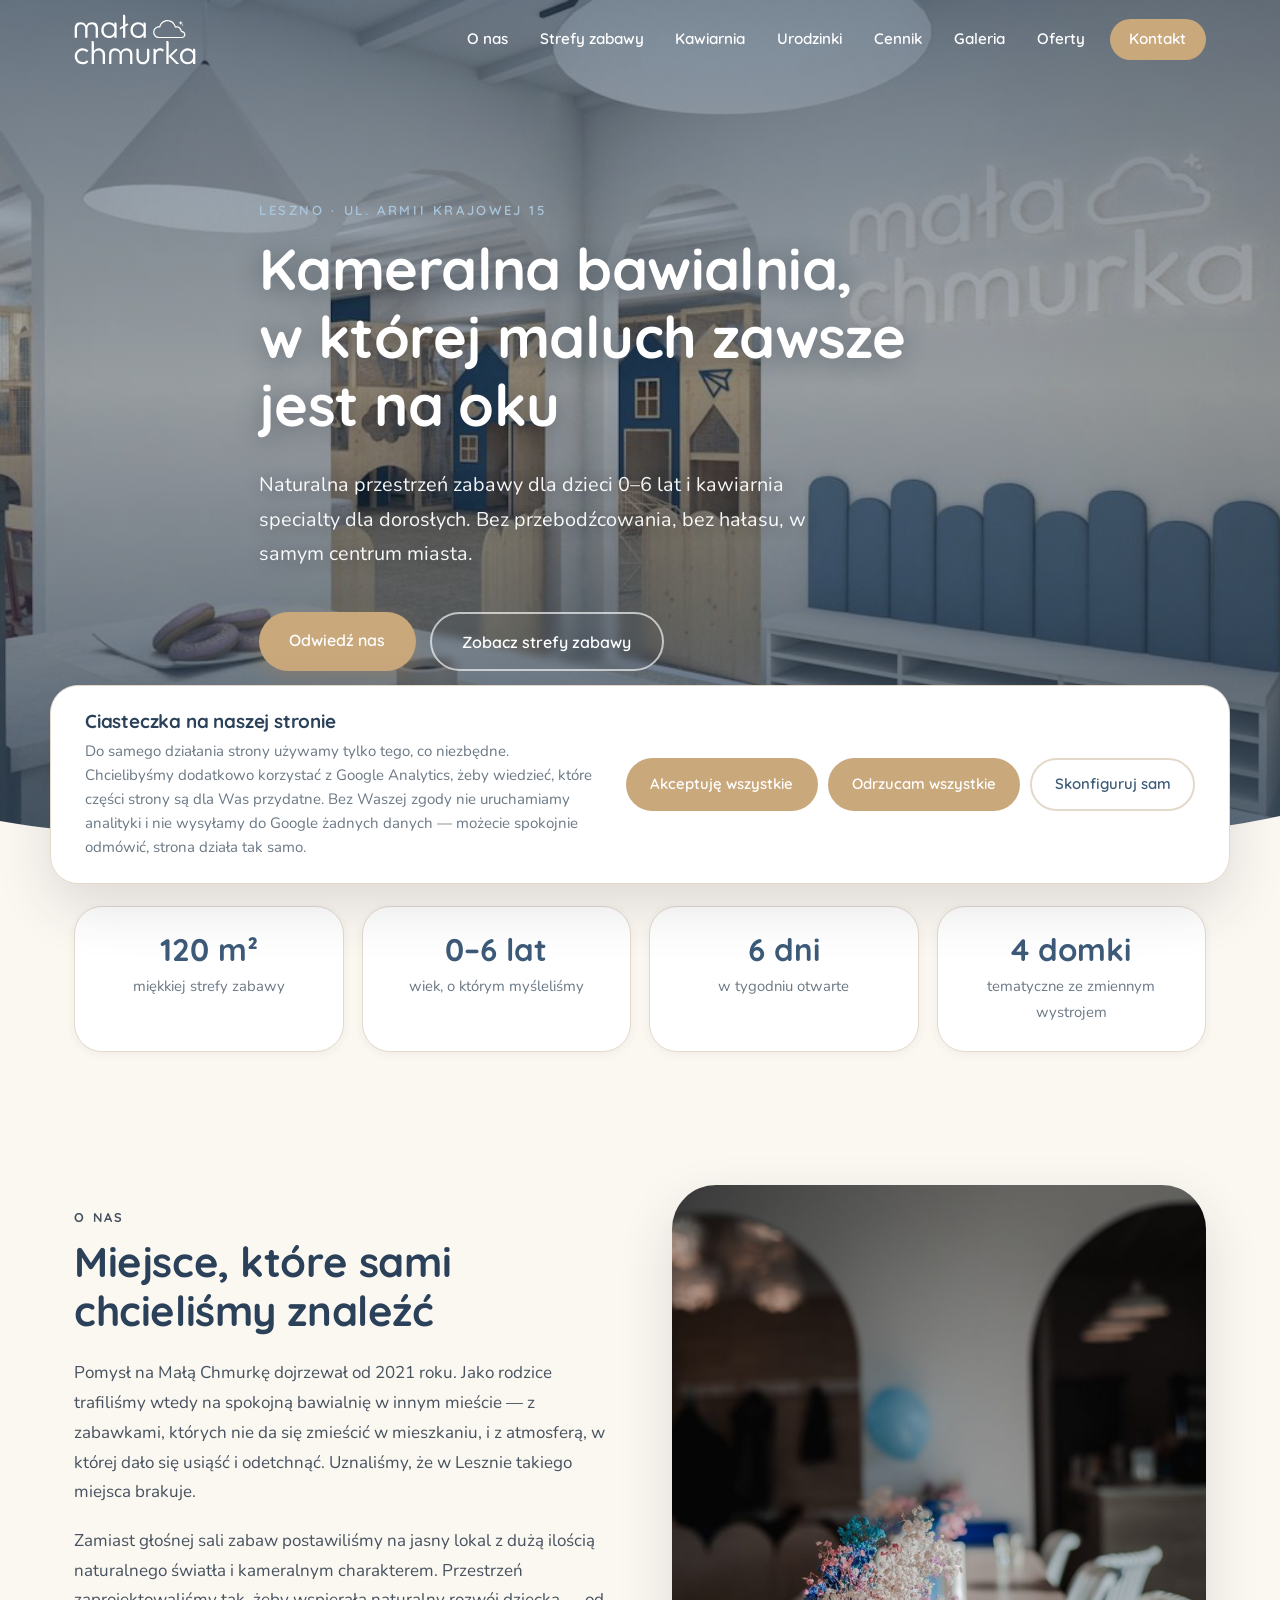
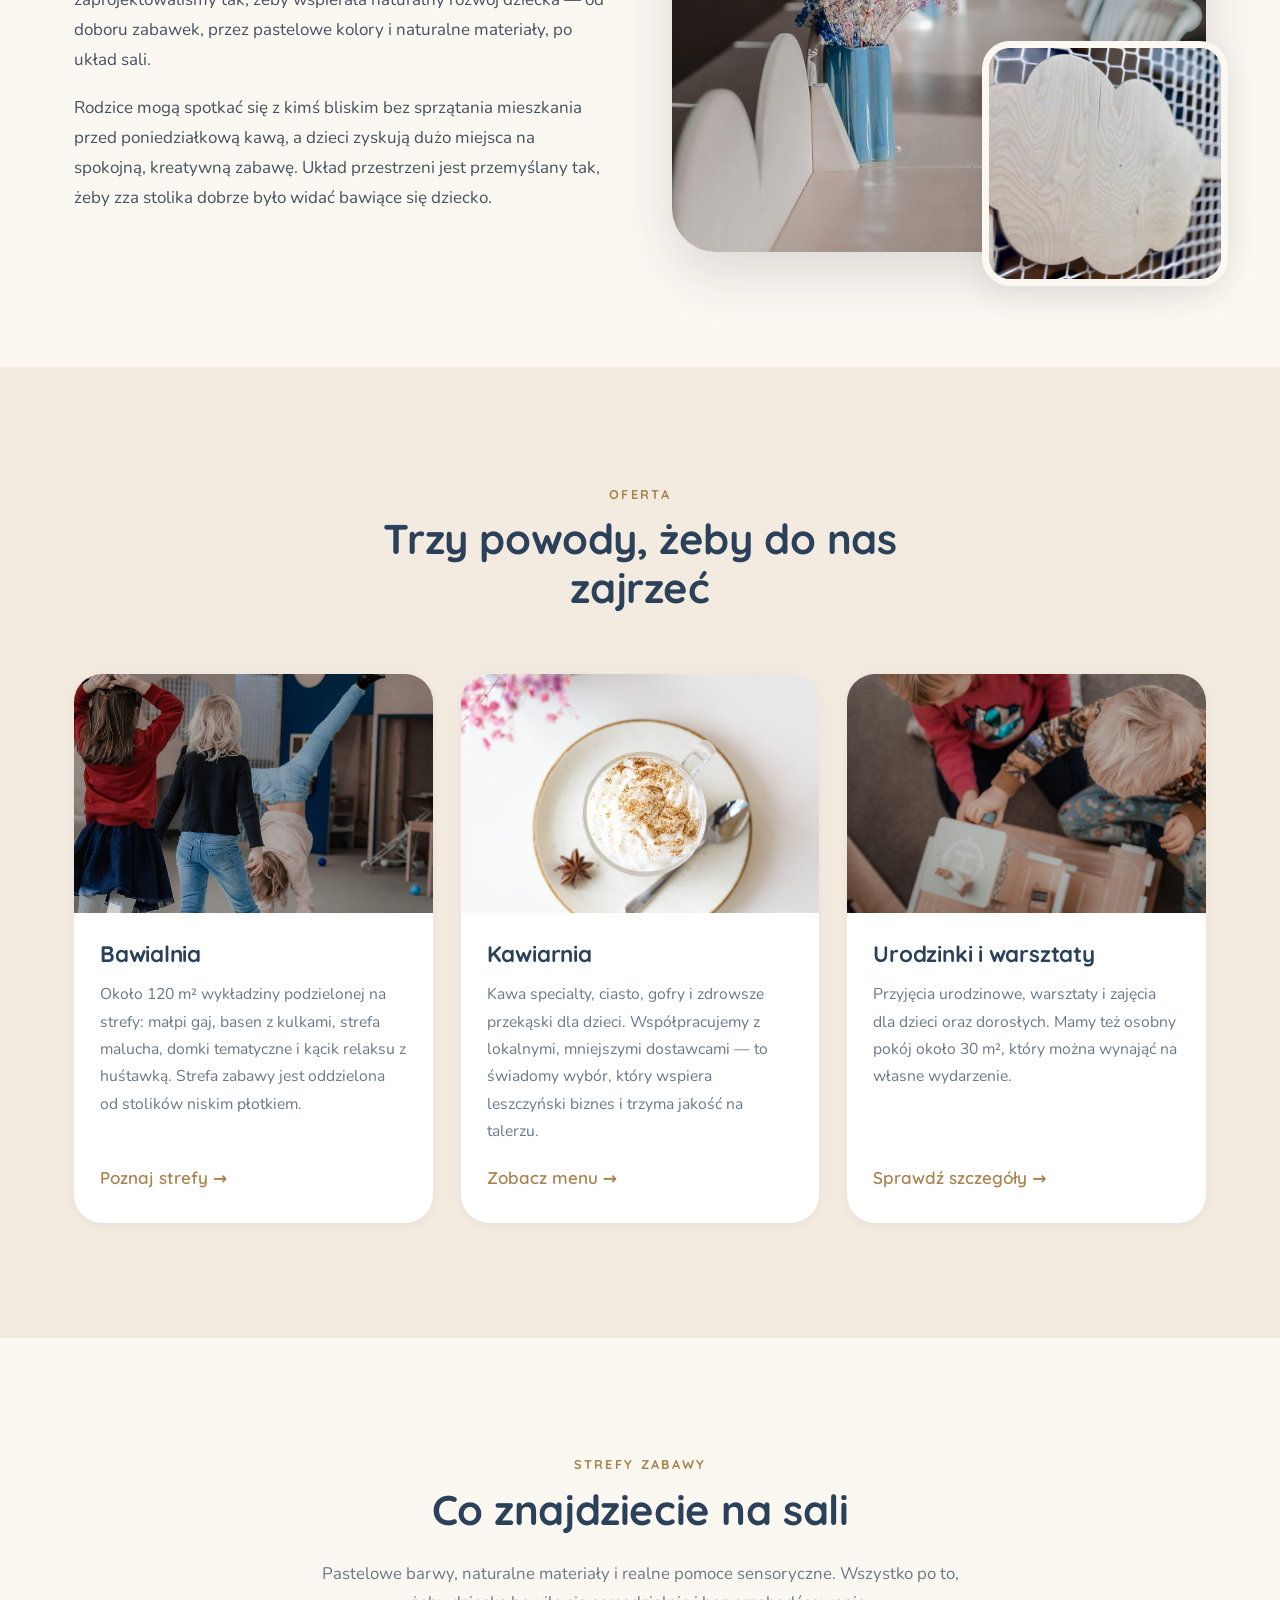
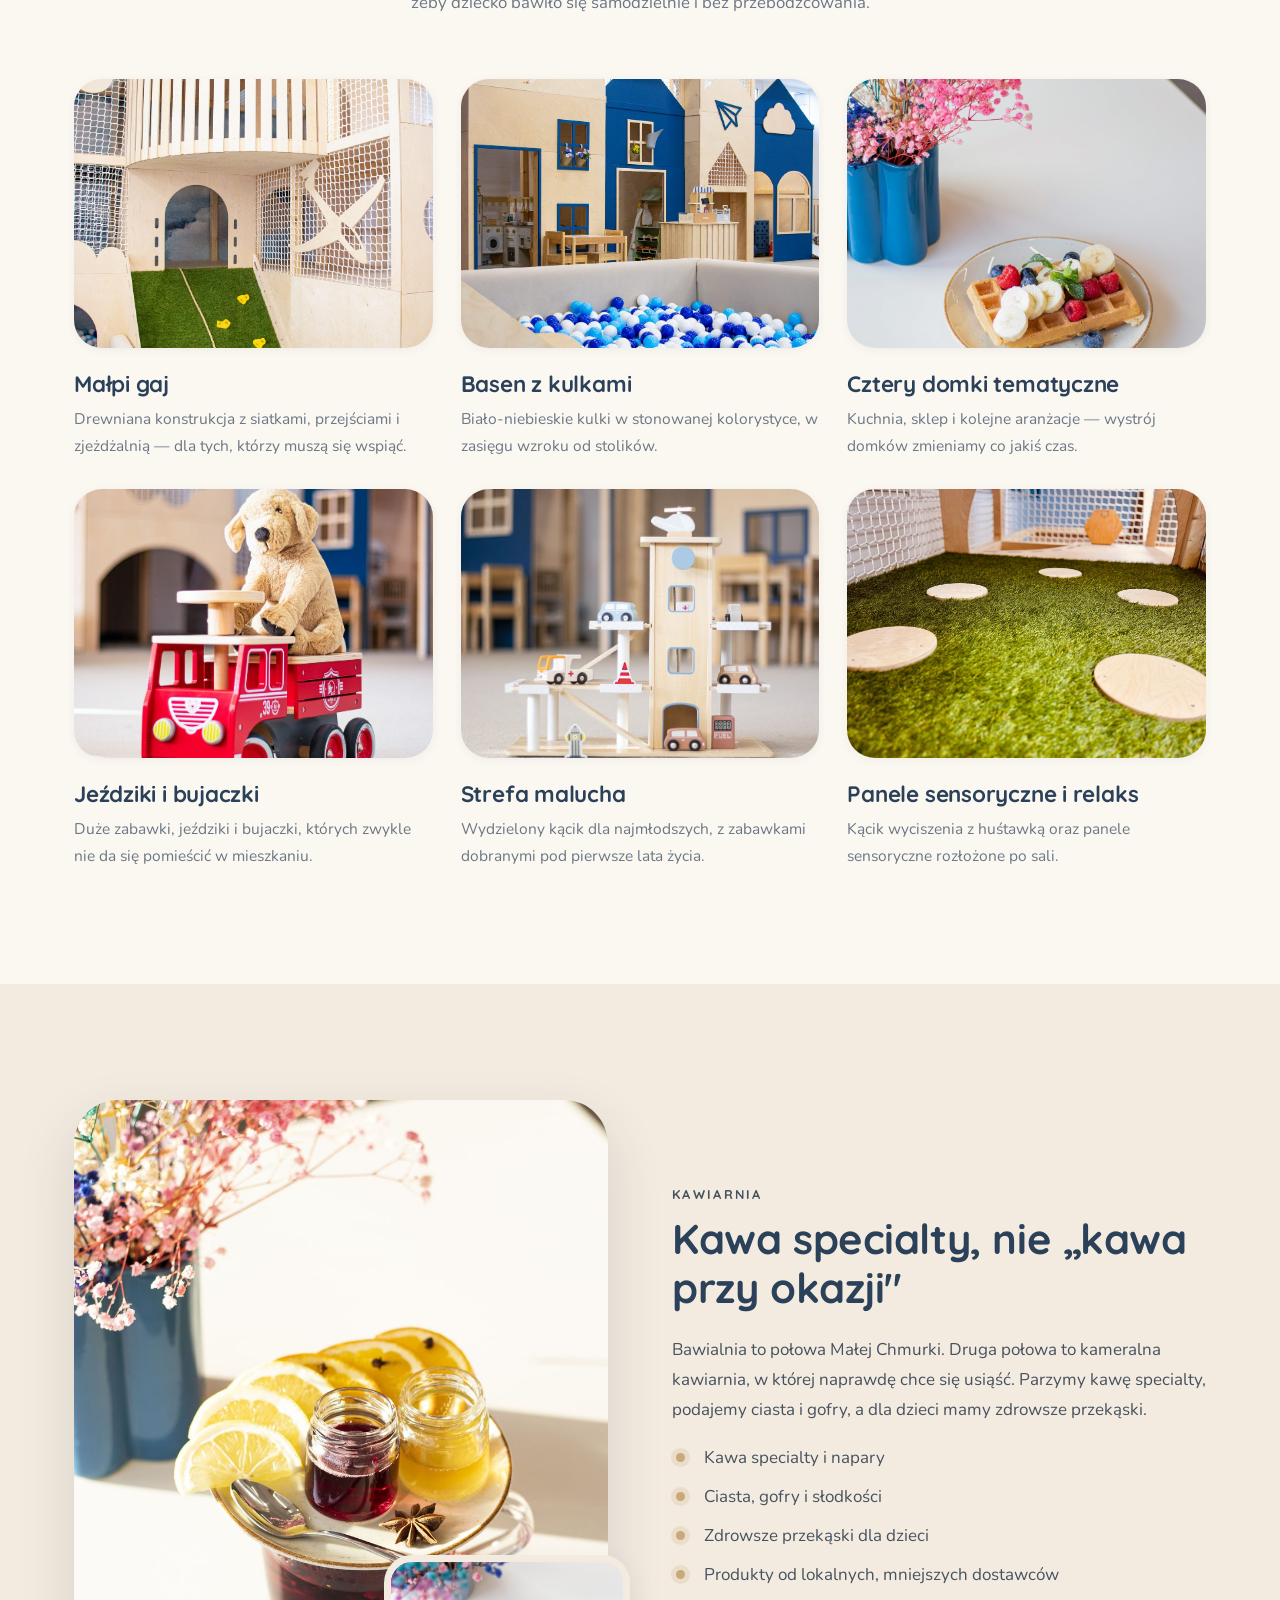
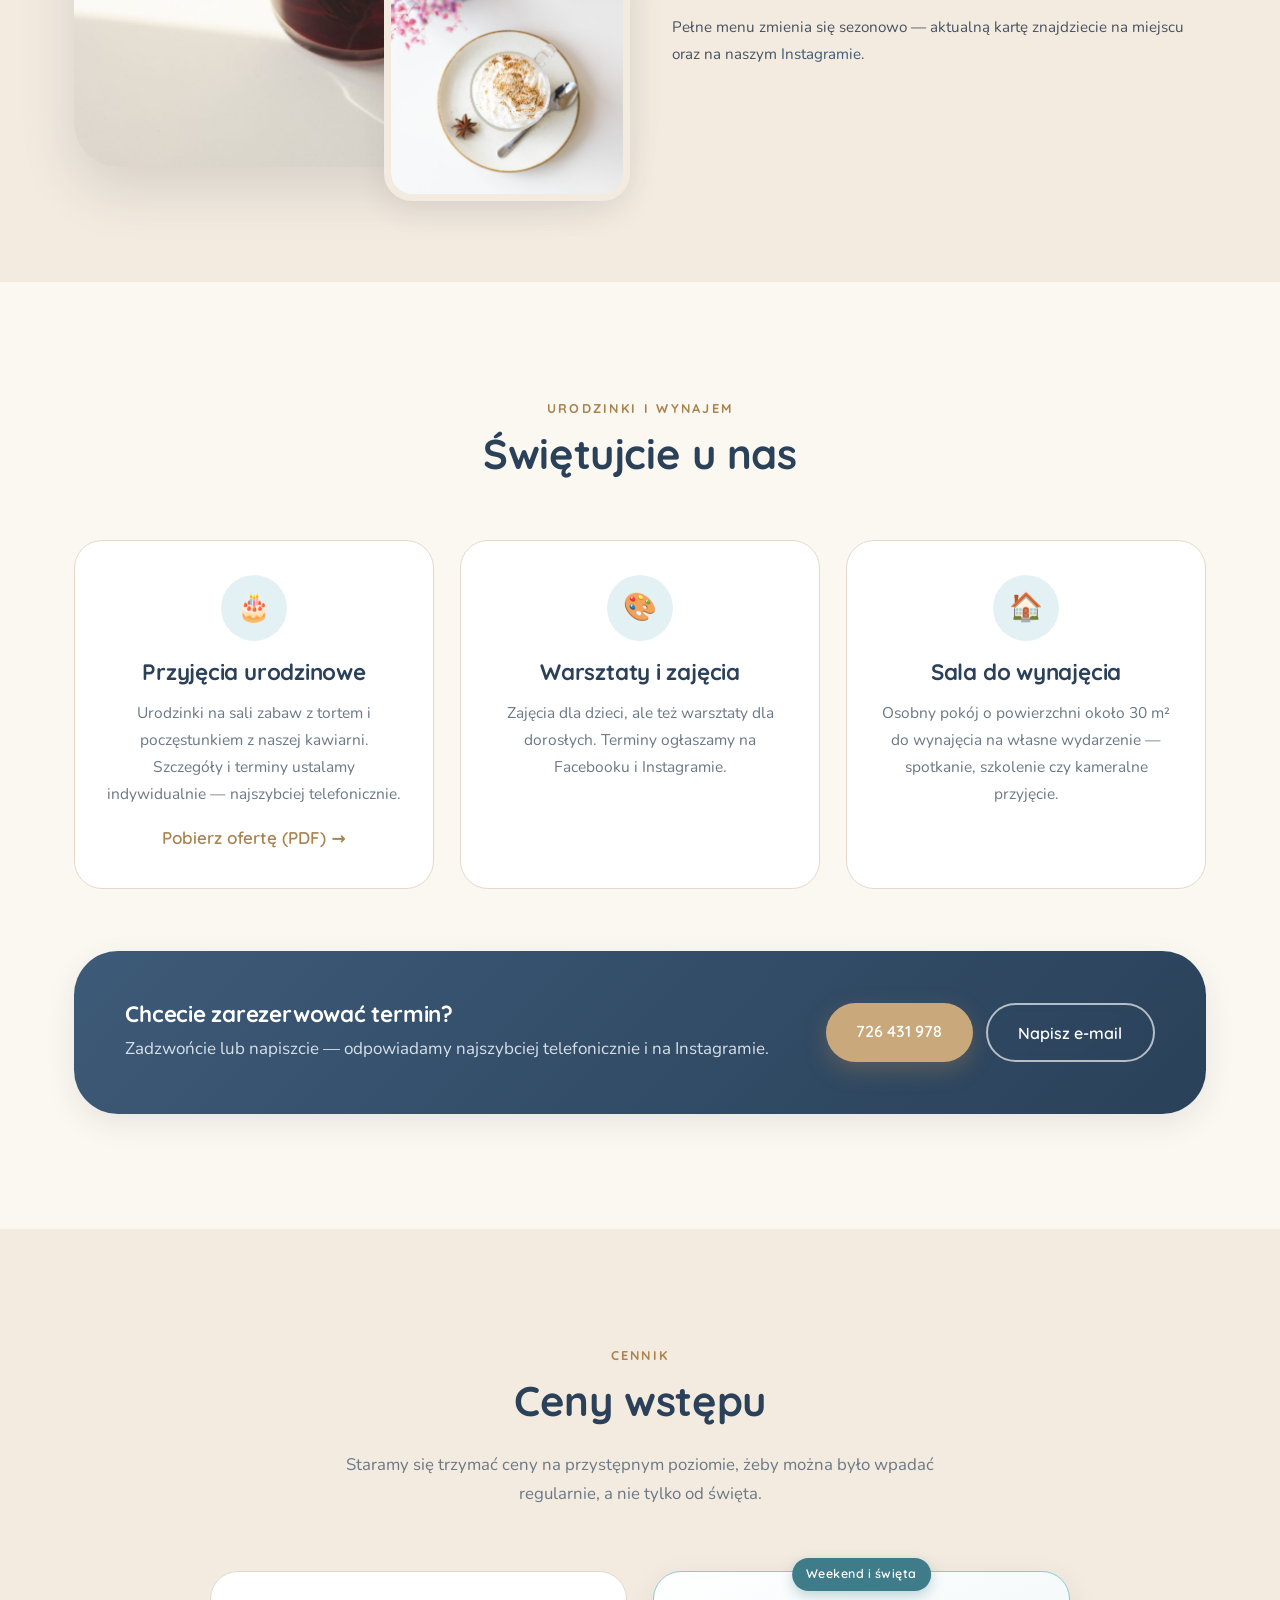
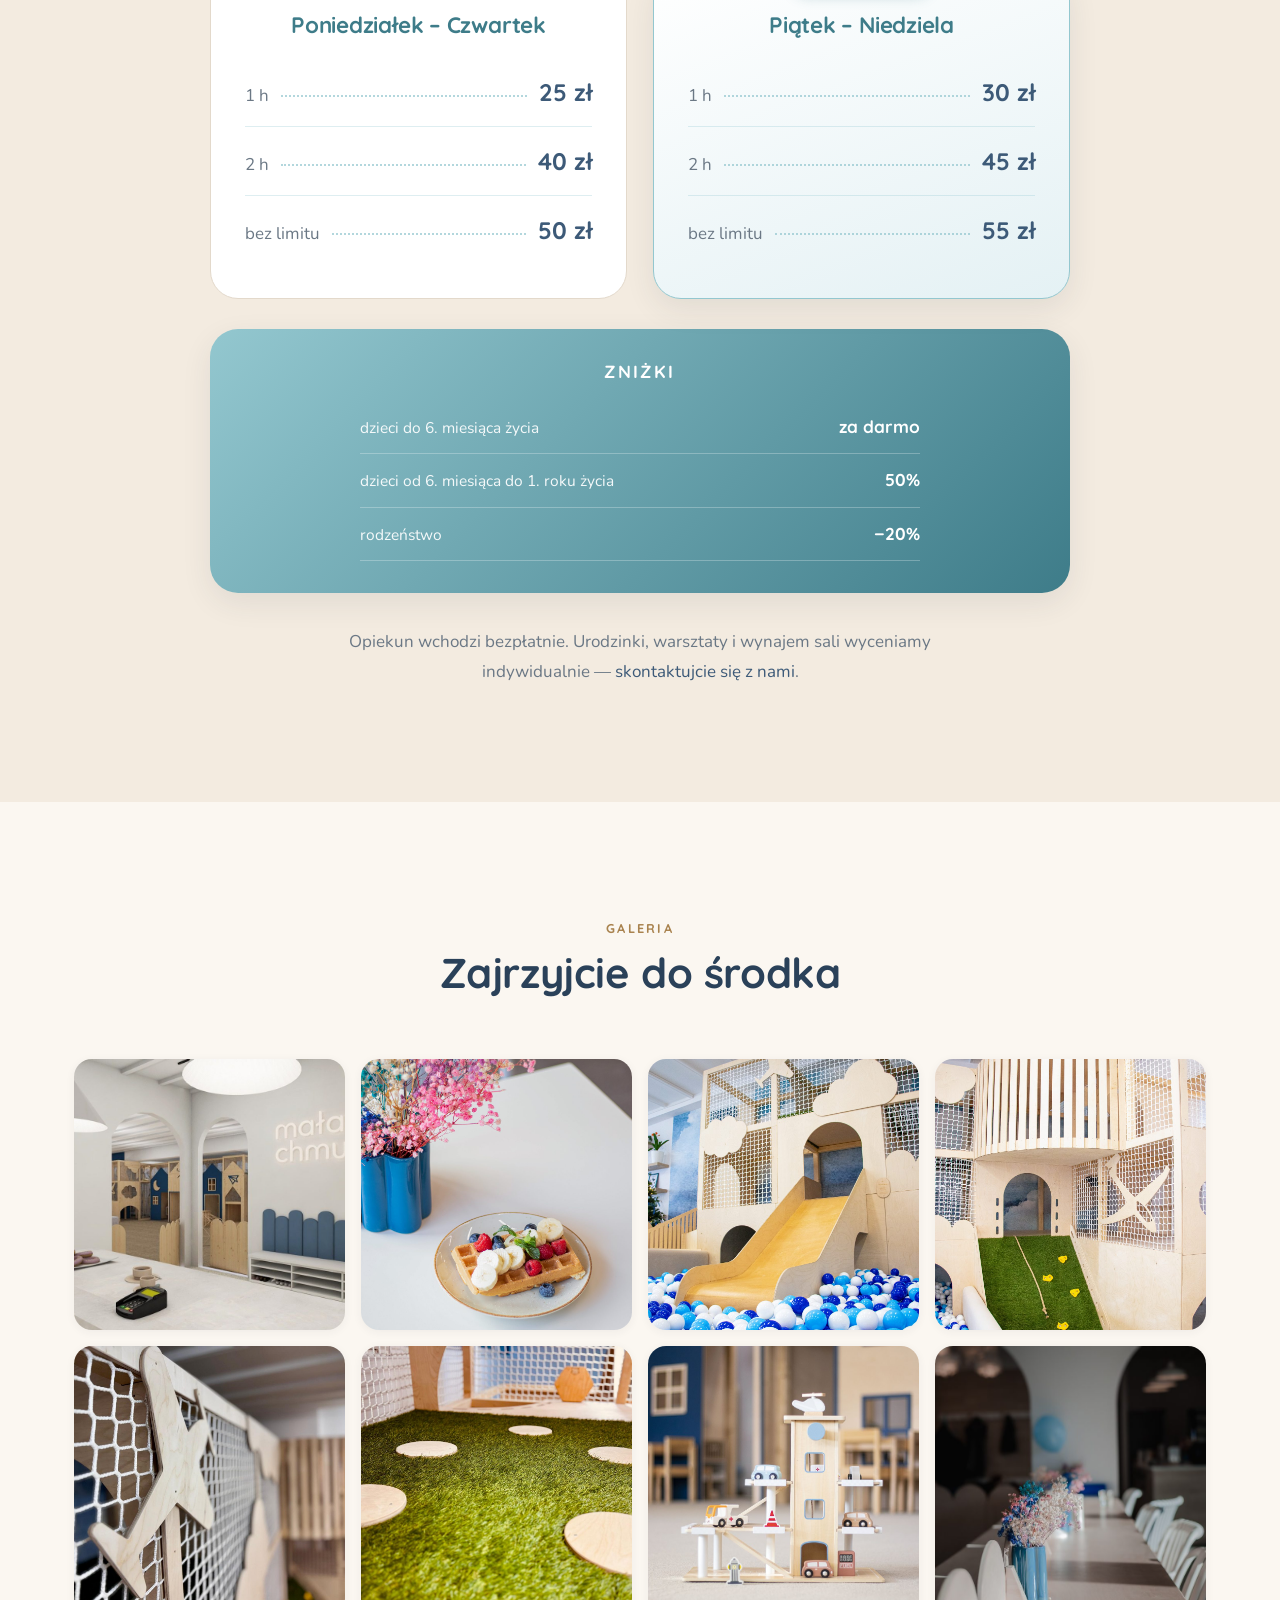
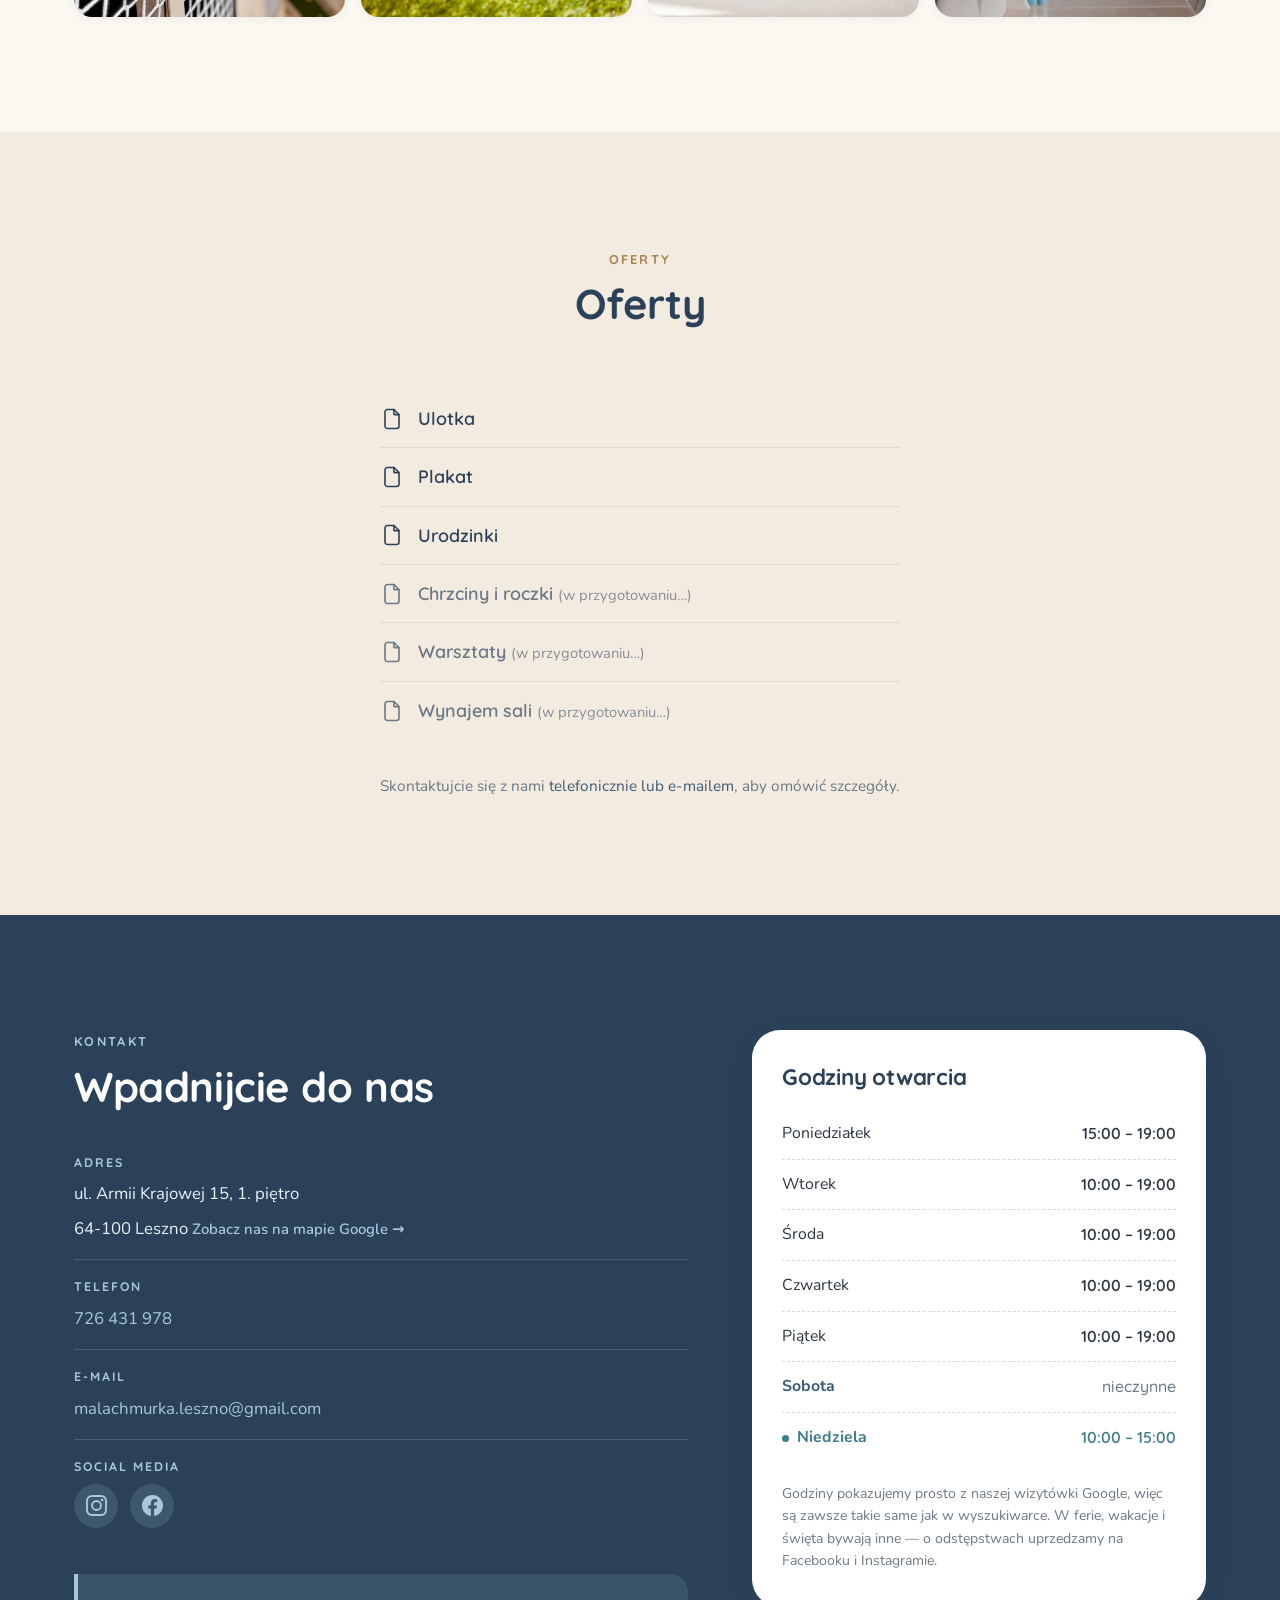
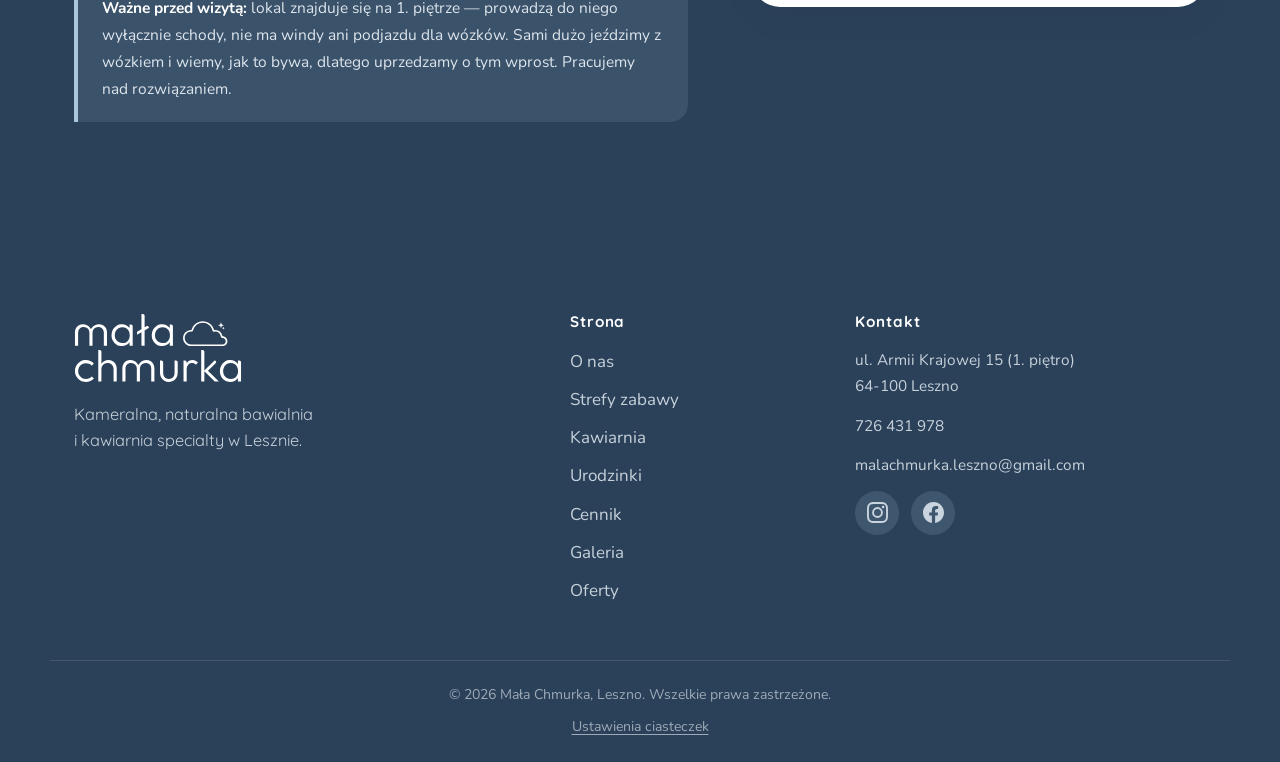
==== commit 1b872bf1: "Merge branch 'main' into feat/popup-nieczynne-i-godziny-z-google" ====
--- a/index.html
+++ b/index.html
@@ -284,11 +284,11 @@
              menu się nie przełączyło — bo nikt na nie w tym momencie nie patrzy. -->
 
         <!-- slot 1 -->
-        <li data-nav-auth="guest"><a href="/mala-chmurka-zapisy/logowanie.html?next=/">Zaloguj się</a></li>
+        <!-- TYMCZASOWO WYŁĄCZONE: <li data-nav-auth="guest"><a href="/mala-chmurka-zapisy/logowanie.html?next=/">Zaloguj się</a></li> -->
         <li data-nav-auth="signed" data-nav-klient hidden><a href="/mala-chmurka-zapisy/historia-zamowien.html">Historia zamówień</a></li>
 
         <!-- slot 2, część dla gościa -->
-        <li data-nav-auth="guest"><a href="/mala-chmurka-zapisy/logowanie.html?tab=register&amp;next=/">Zarejestruj się</a></li>
+        <!-- TYMCZASOWO WYŁĄCZONE: <li data-nav-auth="guest"><a href="/mala-chmurka-zapisy/logowanie.html?tab=register&amp;next=/">Zarejestruj się</a></li> -->
 
         <!-- POZYCJE DLA OBSŁUGI — trzy przyciski, żeby dało się je znaleźć
              jednym rzutem oka. Odsłania je updateNavAuth() po sprawdzeniu
@@ -373,8 +373,10 @@
          href="https://www.google.com/maps/search/?api=1&amp;query=Ma%C5%82a%20Chmurka%20-%20naturalna%20bawialnia%2C%20Armii%20Krajowej%2015%2C%2064-100%20Leszno"
          target="_blank" rel="noopener">Odwiedź nas</a>
       <a class="btn btn-ghost" href="#strefy">Zobacz strefy zabawy</a>
+      <!-- TYMCZASOWO WYŁĄCZONE — wejścia do systemu zapisów
       <a class="btn btn-ghost" href="/mala-chmurka-zapisy/kalendarz-zajec.html">Grafik zajęć</a>
       <a class="btn btn-primary" href="/mala-chmurka-zapisy/rezerwacja-bawialni.html">Zarezerwuj miejsce</a>
+      -->
     </div>
   </div>
 
@@ -853,12 +855,14 @@
         <li><a href="#cennik">Cennik</a></li>
         <li><a href="#galeria">Galeria</a></li>
         <li><a href="#materialy">Oferty</a></li>
+        <!-- TYMCZASOWO WYŁĄCZONE — wejścia do systemu zapisów
         <li><a href="/mala-chmurka-zapisy/kalendarz-zajec.html">Grafik zajęć</a></li>
         <li><a href="/mala-chmurka-zapisy/rezerwacja-bawialni.html">Zarezerwuj miejsce</a></li>
+        -->
         <!-- Ta sama zasada co w menu na górze: gość widzi "Zarejestruj się",
              zalogowany - "Historia zamówień". Stan ustawia watchNavAuth(). -->
         <li data-nav-auth="signed" hidden><a href="/mala-chmurka-zapisy/historia-zamowien.html">Historia zamówień</a></li>
-        <li data-nav-auth="guest"><a href="/mala-chmurka-zapisy/logowanie.html?tab=register">Zarejestruj się</a></li>
+        <!-- TYMCZASOWO WYŁĄCZONE: <li data-nav-auth="guest"><a href="/mala-chmurka-zapisy/logowanie.html?tab=register">Zarejestruj się</a></li> -->
       </ul>
     </nav>
 
